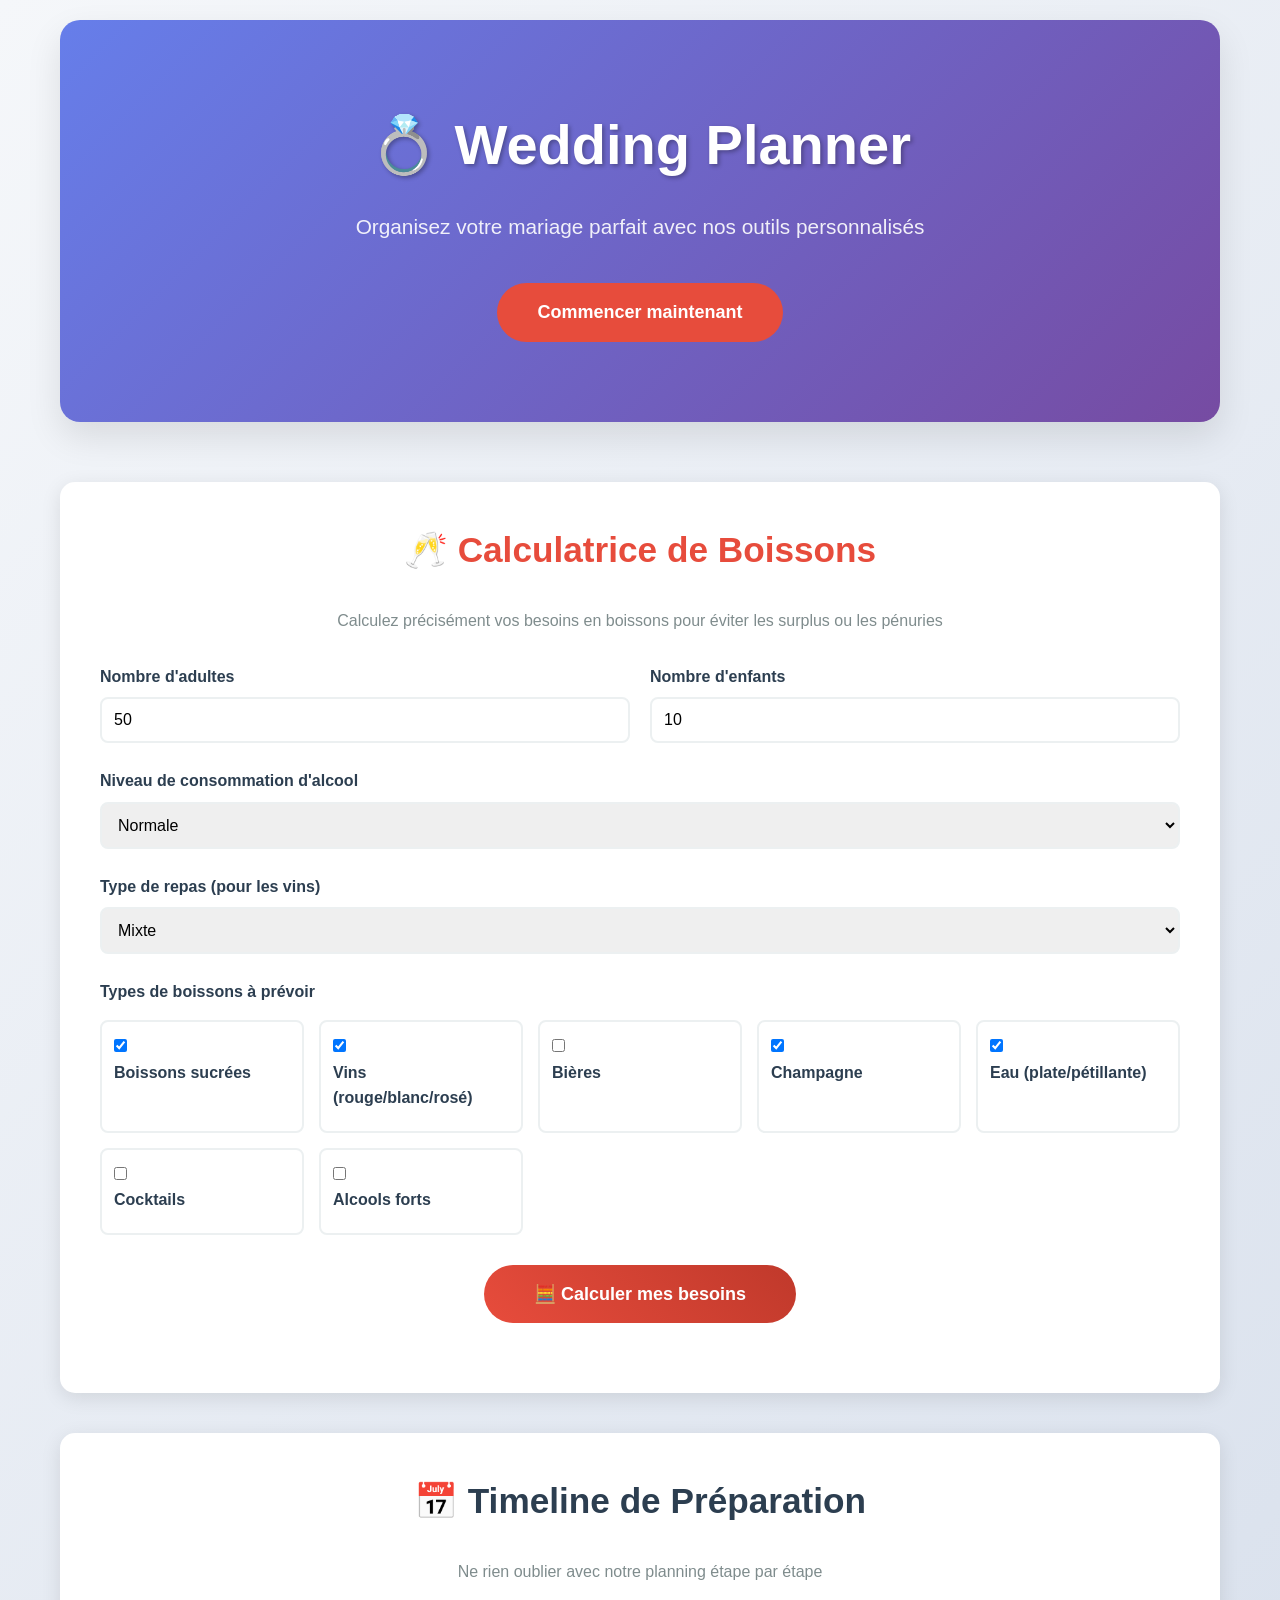
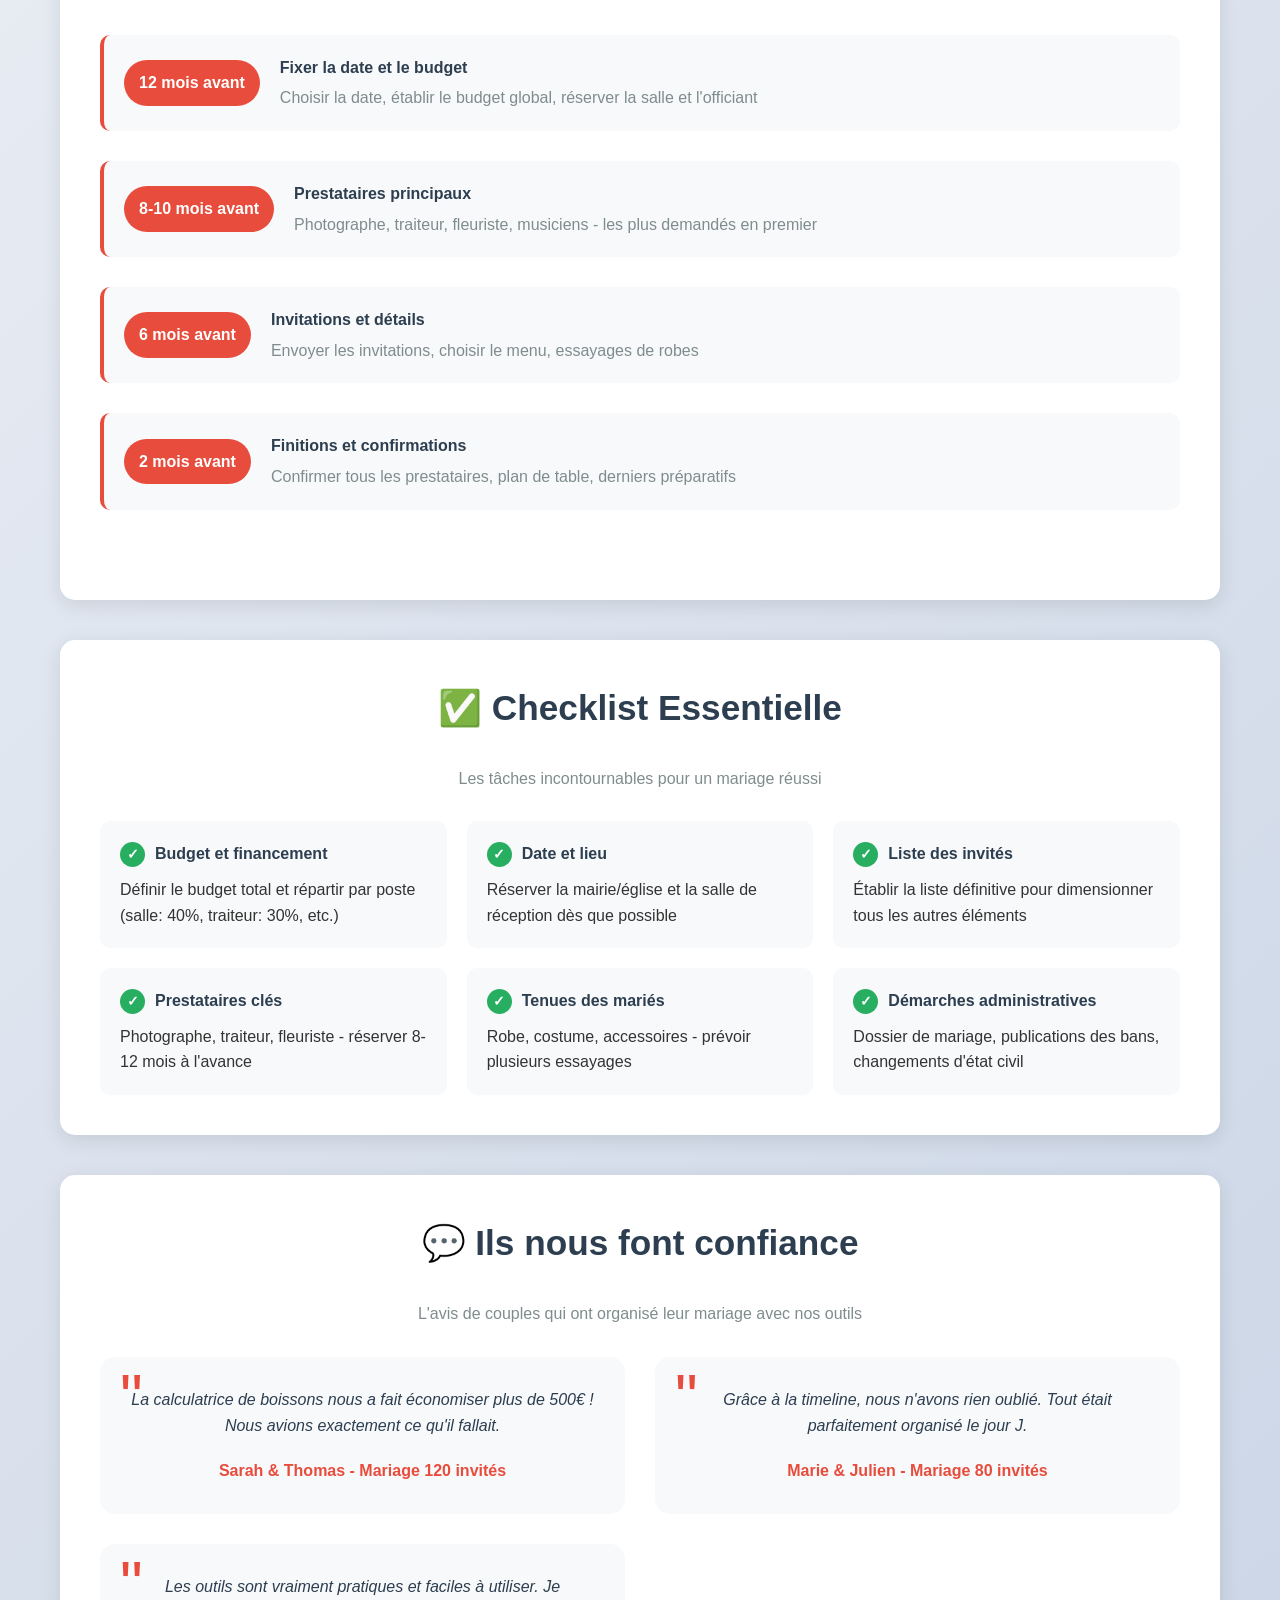
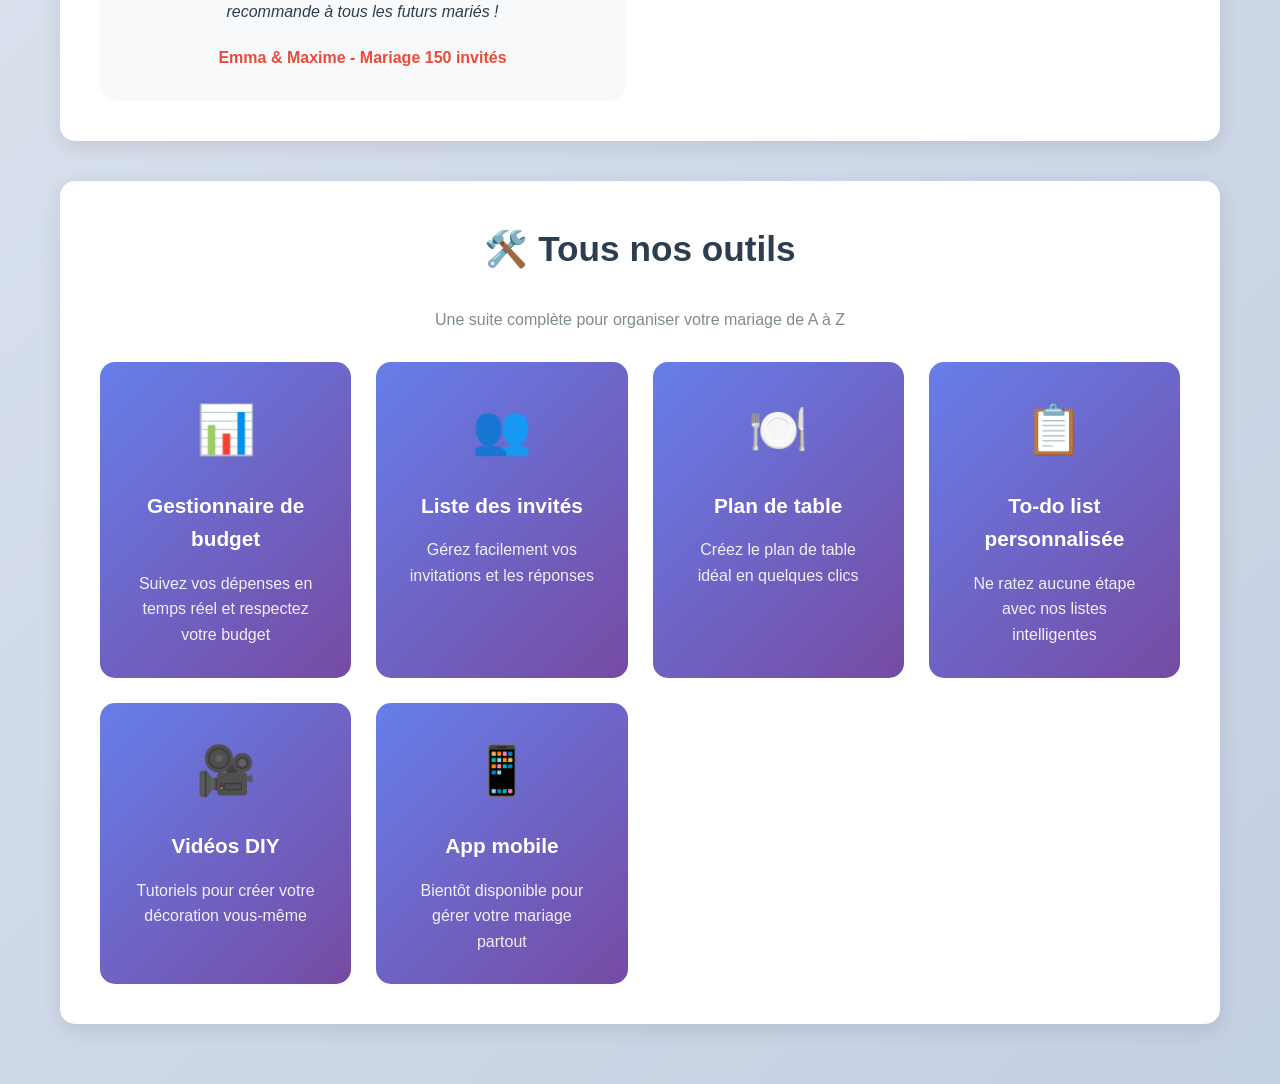
==== index.html @ 95bd2146 "premier depot calculateur" ====
<!DOCTYPE html>
<html lang="fr">
<head>
    <meta charset="UTF-8">
    <meta name="viewport" content="width=device-width, initial-scale=1.0">
    <link rel="stylesheet" href="style.css">
    <link rel="icon" href="favicon.ico" type="image/x-icon">
    <meta name="description" content="Calculatrice de boissons pour votre mariage. Estimez vos besoins en boissons alcoolisées et non alcoolisées en fonction du nombre d'invités et de leurs préférences.">
    <meta name="keywords" content="mariage, calculatrice de boissons, estimation de boissons, mariage parfait, planification de mariage, boissons alcoolisées, boissons non alcoolisées">
    <title>Wedding Planner - Calculatrice de boissons</title>
   
</head>
<body>
    <div class="container">
        <!-- Hero Section -->
        <div class="hero">
            <h1>💍 Wedding Planner</h1>
            <p>Organisez votre mariage parfait avec nos outils personnalisés</p>
            <a href="#calculator" class="hero-cta">Commencer maintenant</a>
        </div>

        <!-- Calculatrice de boissons -->
        <div class="section calculator" id="calculator">
            <h2>🥂 Calculatrice de Boissons</h2>
            <p style="text-align: center; margin-bottom: 30px; color: #7f8c8d;">
                Calculez précisément vos besoins en boissons pour éviter les surplus ou les pénuries
            </p>
            
            <div class="form-row">
                <div class="form-group">
                    <label for="adults">Nombre d'adultes</label>
                    <input type="number" id="adults" min="1" value="50" required>
                </div>
                <div class="form-group">
                    <label for="children">Nombre d'enfants</label>
                    <input type="number" id="children" min="0" value="10">
                </div>
            </div>

            <div class="form-group">
                <label for="alcoholLevel">Niveau de consommation d'alcool</label>
                <select id="alcoholLevel" required>
                    <option value="none">Sans alcool</option>
                    <option value="low">Faible</option>
                    <option value="normal" selected>Normale</option>
                    <option value="high">Élevée</option>
                </select>
            </div>

            <div class="form-group" id="mealTypeGroup">
                <label for="mealType">Type de repas (pour les vins)</label>
                <select id="mealType">
                    <option value="mixed" selected>Mixte</option>
                    <option value="red-meat">Viande rouge</option>
                    <option value="fish-poultry">Poisson/Volaille</option>
                    <option value="vegetarian">Végétarien</option>
                </select>
            </div>

            <div class="drinks-selection">
                <label>Types de boissons à prévoir</label>
                <div class="drinks-grid">
                    <div class="drink-option tooltip" data-drink="soft">
                        <input type="checkbox" id="soft" checked>
                        <label for="soft">Boissons sucrées</label>
                        <span class="tooltiptext">Sodas, jus de fruits, limonades. Idéal pour les enfants et non-buveurs.</span>
                    </div>
                    
                    <div class="drink-option tooltip" data-drink="wine">
                        <input type="checkbox" id="wine" checked>
                        <label for="wine">Vins (rouge/blanc/rosé)</label>
                        <span class="tooltiptext">Vin rouge pour viandes, blanc pour poissons, rosé pour l'apéritif.</span>
                    </div>
                    
                    <div class="drink-option tooltip" data-drink="beer">
                        <input type="checkbox" id="beer">
                        <label for="beer">Bières</label>
                        <span class="tooltiptext">Bières en canettes ou fût. Rafraîchissant pour l'été.</span>
                    </div>
                    
                    <div class="drink-option tooltip" data-drink="champagne">
                        <input type="checkbox" id="champagne" checked>
                        <label for="champagne">Champagne</label>
                        <span class="tooltiptext">Pour le vin d'honneur et les toasts. 2 coupes par personne max.</span>
                    </div>
                    
                    <div class="drink-option tooltip" data-drink="water">
                        <input type="checkbox" id="water" checked>
                        <label for="water">Eau (plate/pétillante)</label>
                        <span class="tooltiptext">Indispensable ! 70% plate, 30% pétillante.</span>
                    </div>
                    
                    <div class="drink-option tooltip" data-drink="cocktails">
                        <input type="checkbox" id="cocktails">
                        <label for="cocktails">Cocktails</label>
                        <span class="tooltiptext">Avec alcool fort. Pour l'apéritif ou la soirée dansante.</span>
                    </div>
                    
                    <div class="drink-option tooltip" data-drink="spirits">
                        <input type="checkbox" id="spirits">
                        <label for="spirits">Alcools forts</label>
                        <span class="tooltiptext">Whisky, vodka, rhum, tequila. Pour les cocktails ou digestifs.</span>
                    </div>
                </div>
            </div>

            <button class="calculate-btn" onclick="calculateDrinks()">
                🧮 Calculer mes besoins
            </button>

            <div class="results" id="results">
                <h3>📋 Vos besoins en boissons (marge 10% incluse)</h3>
                <div id="resultsList"></div>
                
                <div class="action-buttons">
                    <button class="btn btn-primary" onclick="acceptResults()">
                        ✅ Ces estimations me conviennent
                    </button>
                    <button class="btn btn-secondary" onclick="customizeResults()">
                        🎯 Je veux personnaliser
                    </button>
                </div>
            </div>
        </div>

        <!-- Timeline de mariage -->
        <div class="section">
            <h2>📅 Timeline de Préparation</h2>
            <p style="text-align: center; margin-bottom: 30px; color: #7f8c8d;">
                Ne rien oublier avec notre planning étape par étape
            </p>
            
            <div class="timeline">
                <div class="timeline-item">
                    <div class="timeline-date">12 mois avant</div>
                    <div class="timeline-content">
                        <h4>Fixer la date et le budget</h4>
                        <p>Choisir la date, établir le budget global, réserver la salle et l'officiant</p>
                    </div>
                </div>
                
                <div class="timeline-item">
                    <div class="timeline-date">8-10 mois avant</div>
                    <div class="timeline-content">
                        <h4>Prestataires principaux</h4>
                        <p>Photographe, traiteur, fleuriste, musiciens - les plus demandés en premier</p>
                    </div>
                </div>
                
                <div class="timeline-item">
                    <div class="timeline-date">6 mois avant</div>
                    <div class="timeline-content">
                        <h4>Invitations et détails</h4>
                        <p>Envoyer les invitations, choisir le menu, essayages de robes</p>
                    </div>
                </div>
                
                <div class="timeline-item">
                    <div class="timeline-date">2 mois avant</div>
                    <div class="timeline-content">
                        <h4>Finitions et confirmations</h4>
                        <p>Confirmer tous les prestataires, plan de table, derniers préparatifs</p>
                    </div>
                </div>
            </div>
        </div>

        <!-- Checklist rapide -->
        <div class="section">
            <h2>✅ Checklist Essentielle</h2>
            <p style="text-align: center; margin-bottom: 30px; color: #7f8c8d;">
                Les tâches incontournables pour un mariage réussi
            </p>
            
            <div class="checklist">
                <div class="checklist-item">
                    <h4>Budget et financement</h4>
                    <p>Définir le budget total et répartir par poste (salle: 40%, traiteur: 30%, etc.)</p>
                </div>
                
                <div class="checklist-item">
                    <h4>Date et lieu</h4>
                    <p>Réserver la mairie/église et la salle de réception dès que possible</p>
                </div>
                
                <div class="checklist-item">
                    <h4>Liste des invités</h4>
                    <p>Établir la liste définitive pour dimensionner tous les autres éléments</p>
                </div>
                
                <div class="checklist-item">
                    <h4>Prestataires clés</h4>
                    <p>Photographe, traiteur, fleuriste - réserver 8-12 mois à l'avance</p>
                </div>
                
                <div class="checklist-item">
                    <h4>Tenues des mariés</h4>
                    <p>Robe, costume, accessoires - prévoir plusieurs essayages</p>
                </div>
                
                <div class="checklist-item">
                    <h4>Démarches administratives</h4>
                    <p>Dossier de mariage, publications des bans, changements d'état civil</p>
                </div>
            </div>
        </div>

        <!-- Témoignages -->
        <div class="section">
            <h2>💬 Ils nous font confiance</h2>
            <p style="text-align: center; margin-bottom: 30px; color: #7f8c8d;">
                L'avis de couples qui ont organisé leur mariage avec nos outils
            </p>
            
            <div class="testimonials">
                <div class="testimonial">
                    <p>La calculatrice de boissons nous a fait économiser plus de 500€ ! Nous avions exactement ce qu'il fallait.</p>
                    <div class="testimonial-author">Sarah & Thomas - Mariage 120 invités</div>
                </div>
                
                <div class="testimonial">
                    <p>Grâce à la timeline, nous n'avons rien oublié. Tout était parfaitement organisé le jour J.</p>
                    <div class="testimonial-author">Marie & Julien - Mariage 80 invités</div>
                </div>
                
                <div class="testimonial">
                    <p>Les outils sont vraiment pratiques et faciles à utiliser. Je recommande à tous les futurs mariés !</p>
                    <div class="testimonial-author">Emma & Maxime - Mariage 150 invités</div>
                </div>
            </div>
        </div>

        <!-- Aperçu des outils -->
        <div class="section">
            <h2>🛠️ Tous nos outils</h2>
            <p style="text-align: center; margin-bottom: 30px; color: #7f8c8d;">
                Une suite complète pour organiser votre mariage de A à Z
            </p>
            
            <div class="tools-preview">
                <div class="tool-card">
                    <div class="tool-icon">📊</div>
                    <h4>Gestionnaire de budget</h4>
                    <p>Suivez vos dépenses en temps réel et respectez votre budget</p>
                </div>
                
                <div class="tool-card">
                    <div class="tool-icon">👥</div>
                    <h4>Liste des invités</h4>
                    <p>Gérez facilement vos invitations et les réponses</p>
                </div>
                
                <div class="tool-card">
                    <div class="tool-icon">🍽️</div>
                    <h4>Plan de table</h4>
                    <p>Créez le plan de table idéal en quelques clics</p>
                </div>
                
                <div class="tool-card">
                    <div class="tool-icon">📋</div>
                    <h4>To-do list personnalisée</h4>
                    <p>Ne ratez aucune étape avec nos listes intelligentes</p>
                </div>
                
                <div class="tool-card">
                    <div class="tool-icon">🎥</div>
                    <h4>Vidéos DIY</h4>
                    <p>Tutoriels pour créer votre décoration vous-même</p>
                </div>
                
                <div class="tool-card">
                    <div class="tool-icon">📱</div>
                    <h4>App mobile</h4>
                    <p>Bientôt disponible pour gérer votre mariage partout</p>
                </div>
            </div>
        </div>
    </div>

    <script src="script.js"></script>
</body>
</html>
---- style.css ----
* {
            margin: 0;
            padding: 0;
            box-sizing: border-box;
        }

        body {
            font-family: 'Segoe UI', Tahoma, Geneva, Verdana, sans-serif;
            line-height: 1.6;
            color: #333;
            background: linear-gradient(135deg, #f5f7fa 0%, #c3cfe2 100%);
        }

        .container {
            max-width: 1200px;
            margin: 0 auto;
            padding: 20px;
        }

        /* Hero Section */
        .hero {
            text-align: center;
            padding: 80px 0;
            background: linear-gradient(135deg, #667eea 0%, #764ba2 100%);
            border-radius: 20px;
            box-shadow: 0 15px 35px rgba(0,0,0,0.1);
            margin-bottom: 60px;
            color: white;
        }

        .hero h1 {
            font-size: 3.5rem;
            margin-bottom: 20px;
            text-shadow: 2px 2px 4px rgba(0,0,0,0.3);
        }

        .hero p {
            font-size: 1.3rem;
            margin-bottom: 40px;
            opacity: 0.9;
        }

        .hero-cta {
            display: inline-block;
            background: #e74c3c;
            color: white;
            padding: 15px 40px;
            border-radius: 50px;
            text-decoration: none;
            font-weight: 600;
            font-size: 18px;
            transition: all 0.3s;
        }

        .hero-cta:hover {
            transform: translateY(-3px);
            box-shadow: 0 10px 20px rgba(231, 76, 60, 0.3);
        }

        /* Section générale */
        .section {
            background: white;
            padding: 40px;
            border-radius: 15px;
            box-shadow: 0 5px 20px rgba(0,0,0,0.1);
            margin-bottom: 40px;
        }

        .section h2 {
            text-align: center;
            color: #2c3e50;
            margin-bottom: 30px;
            font-size: 2.2rem;
        }

        /* Calculatrice */
        .calculator h2 {
            color: #e74c3c;
        }

        .form-group {
            margin-bottom: 25px;
        }

        .form-row {
            display: flex;
            gap: 20px;
            margin-bottom: 25px;
        }

        .form-row .form-group {
            flex: 1;
            margin-bottom: 0;
        }

        label {
            display: block;
            margin-bottom: 8px;
            font-weight: 600;
            color: #2c3e50;
        }

        input, select {
            width: 100%;
            padding: 12px;
            border: 2px solid #ecf0f1;
            border-radius: 8px;
            font-size: 16px;
            transition: border-color 0.3s;
        }

        input:focus, select:focus {
            outline: none;
            border-color: #e74c3c;
        }

        .drinks-selection {
            margin: 25px 0;
        }

        .drinks-grid {
            display: grid;
            grid-template-columns: repeat(auto-fit, minmax(200px, 1fr));
            gap: 15px;
            margin-top: 15px;
        }

        .drink-option {
            display: flex;
            align-items: center;
            padding: 12px;
            border: 2px solid #ecf0f1;
            border-radius: 8px;
            transition: all 0.3s;
            cursor: pointer;
        }

        .drink-option:hover {
            border-color: #e74c3c;
            background-color: #ffeaa7;
        }

        .drink-option input[type="checkbox"] {
            width: auto;
            margin-right: 10px;
        }

        .drink-option.selected {
            border-color: #e74c3c;
            background-color: #fff5f5;
        }

        .tooltip {
            position: relative;
            display: inline-block;
        }

        .tooltip .tooltiptext {
            visibility: hidden;
            width: 250px;
            background-color: #2c3e50;
            color: white;
            text-align: center;
            border-radius: 8px;
            padding: 10px;
            position: absolute;
            z-index: 1;
            bottom: 125%;
            left: 50%;
            margin-left: -125px;
            opacity: 0;
            transition: opacity 0.3s;
            font-size: 14px;
        }

        .tooltip:hover .tooltiptext {
            visibility: visible;
            opacity: 1;
        }

        .calculate-btn {
            background: linear-gradient(45deg, #e74c3c, #c0392b);
            color: white;
            padding: 18px 50px;
            border: none;
            border-radius: 50px;
            font-size: 18px;
            font-weight: 600;
            cursor: pointer;
            transition: transform 0.3s;
            display: block;
            margin: 30px auto;
        }

        .calculate-btn:hover {
            transform: translateY(-3px);
            box-shadow: 0 10px 25px rgba(231, 76, 60, 0.4);
        }

        /* Résultats */
        .results {
            background: #f8f9fa;
            padding: 30px;
            border-radius: 15px;
            margin-top: 30px;
            display: none;
        }

        .results.show {
            display: block;
            animation: slideIn 0.5s ease-out;
        }

        @keyframes slideIn {
            from { opacity: 0; transform: translateY(20px); }
            to { opacity: 1; transform: translateY(0); }
        }

        .results h3 {
            color: #2c3e50;
            margin-bottom: 20px;
            font-size: 1.5rem;
        }

        .drink-result {
            display: flex;
            justify-content: space-between;
            align-items: center;
            padding: 15px;
            background: white;
            margin-bottom: 10px;
            border-radius: 8px;
            border-left: 4px solid #e74c3c;
        }

        .drink-name {
            font-weight: 600;
            color: #2c3e50;
        }

        .drink-quantity {
            font-size: 1.1rem;
            color: #e74c3c;
            font-weight: 600;
        }

        .action-buttons {
            display: flex;
            gap: 20px;
            justify-content: center;
            margin-top: 30px;
        }

        .btn {
            padding: 12px 30px;
            border: none;
            border-radius: 25px;
            font-size: 16px;
            font-weight: 600;
            cursor: pointer;
            transition: all 0.3s;
        }

        .btn-primary {
            background: #27ae60;
            color: white;
        }

        .btn-secondary {
            background: #3498db;
            color: white;
        }

        .btn:hover {
            transform: translateY(-2px);
            box-shadow: 0 5px 15px rgba(0,0,0,0.2);
        }

        /* Timeline de mariage */
        .timeline {
            position: relative;
            padding: 20px 0;
        }

        .timeline-item {
            display: flex;
            align-items: center;
            margin-bottom: 30px;
            padding: 20px;
            background: #f8f9fa;
            border-radius: 10px;
            border-left: 4px solid #e74c3c;
        }

        .timeline-date {
            background: #e74c3c;
            color: white;
            padding: 10px 15px;
            border-radius: 50px;
            font-weight: 600;
            margin-right: 20px;
            min-width: 120px;
            text-align: center;
        }

        .timeline-content h4 {
            color: #2c3e50;
            margin-bottom: 5px;
        }

        .timeline-content p {
            color: #7f8c8d;
        }

        /* Checklist */
        .checklist {
            display: grid;
            grid-template-columns: repeat(auto-fit, minmax(300px, 1fr));
            gap: 20px;
        }

        .checklist-item {
            background: #f8f9fa;
            padding: 20px;
            border-radius: 10px;
            transition: all 0.3s;
        }

        .checklist-item:hover {
            transform: translateY(-2px);
            box-shadow: 0 5px 15px rgba(0,0,0,0.1);
        }

        .checklist-item h4 {
            color: #2c3e50;
            margin-bottom: 10px;
            display: flex;
            align-items: center;
        }

        .checklist-item h4::before {
            content: "✓";
            background: #27ae60;
            color: white;
            border-radius: 50%;
            width: 25px;
            height: 25px;
            display: flex;
            align-items: center;
            justify-content: center;
            margin-right: 10px;
            font-size: 14px;
        }

        /* Témoignages */
        .testimonials {
            display: grid;
            grid-template-columns: repeat(auto-fit, minmax(350px, 1fr));
            gap: 30px;
        }

        .testimonial {
            background: #f8f9fa;
            padding: 30px;
            border-radius: 15px;
            text-align: center;
            position: relative;
        }

        .testimonial::before {
            content: '"';
            font-size: 4rem;
            color: #e74c3c;
            position: absolute;
            top: -10px;
            left: 20px;
        }

        .testimonial p {
            font-style: italic;
            margin-bottom: 20px;
            color: #2c3e50;
        }

        .testimonial-author {
            font-weight: 600;
            color: #e74c3c;
        }

        /* Aperçu des outils */
        .tools-preview {
            display: grid;
            grid-template-columns: repeat(auto-fit, minmax(250px, 1fr));
            gap: 25px;
        }

        .tool-card {
            background: linear-gradient(135deg, #667eea 0%, #764ba2 100%);
            color: white;
            padding: 30px;
            border-radius: 15px;
            text-align: center;
            transition: transform 0.3s;
        }

        .tool-card:hover {
            transform: translateY(-5px);
        }

        .tool-card h4 {
            font-size: 1.3rem;
            margin-bottom: 15px;
        }

        .tool-card p {
            opacity: 0.9;
        }

        .tool-icon {
            font-size: 3rem;
            margin-bottom: 20px;
        }

        .hidden {
            display: none !important;
        }

        /* Responsive */
        @media (max-width: 768px) {
            .hero h1 {
                font-size: 2.5rem;
            }
            
            .form-row {
                flex-direction: column;
            }
            
            .drinks-grid {
                grid-template-columns: 1fr;
            }
            
            .action-buttons {
                flex-direction: column;
            }
            
            .timeline-item {
                flex-direction: column;
                text-align: center;
            }
            
            .timeline-date {
                margin-right: 0;
                margin-bottom: 15px;
            }
        }
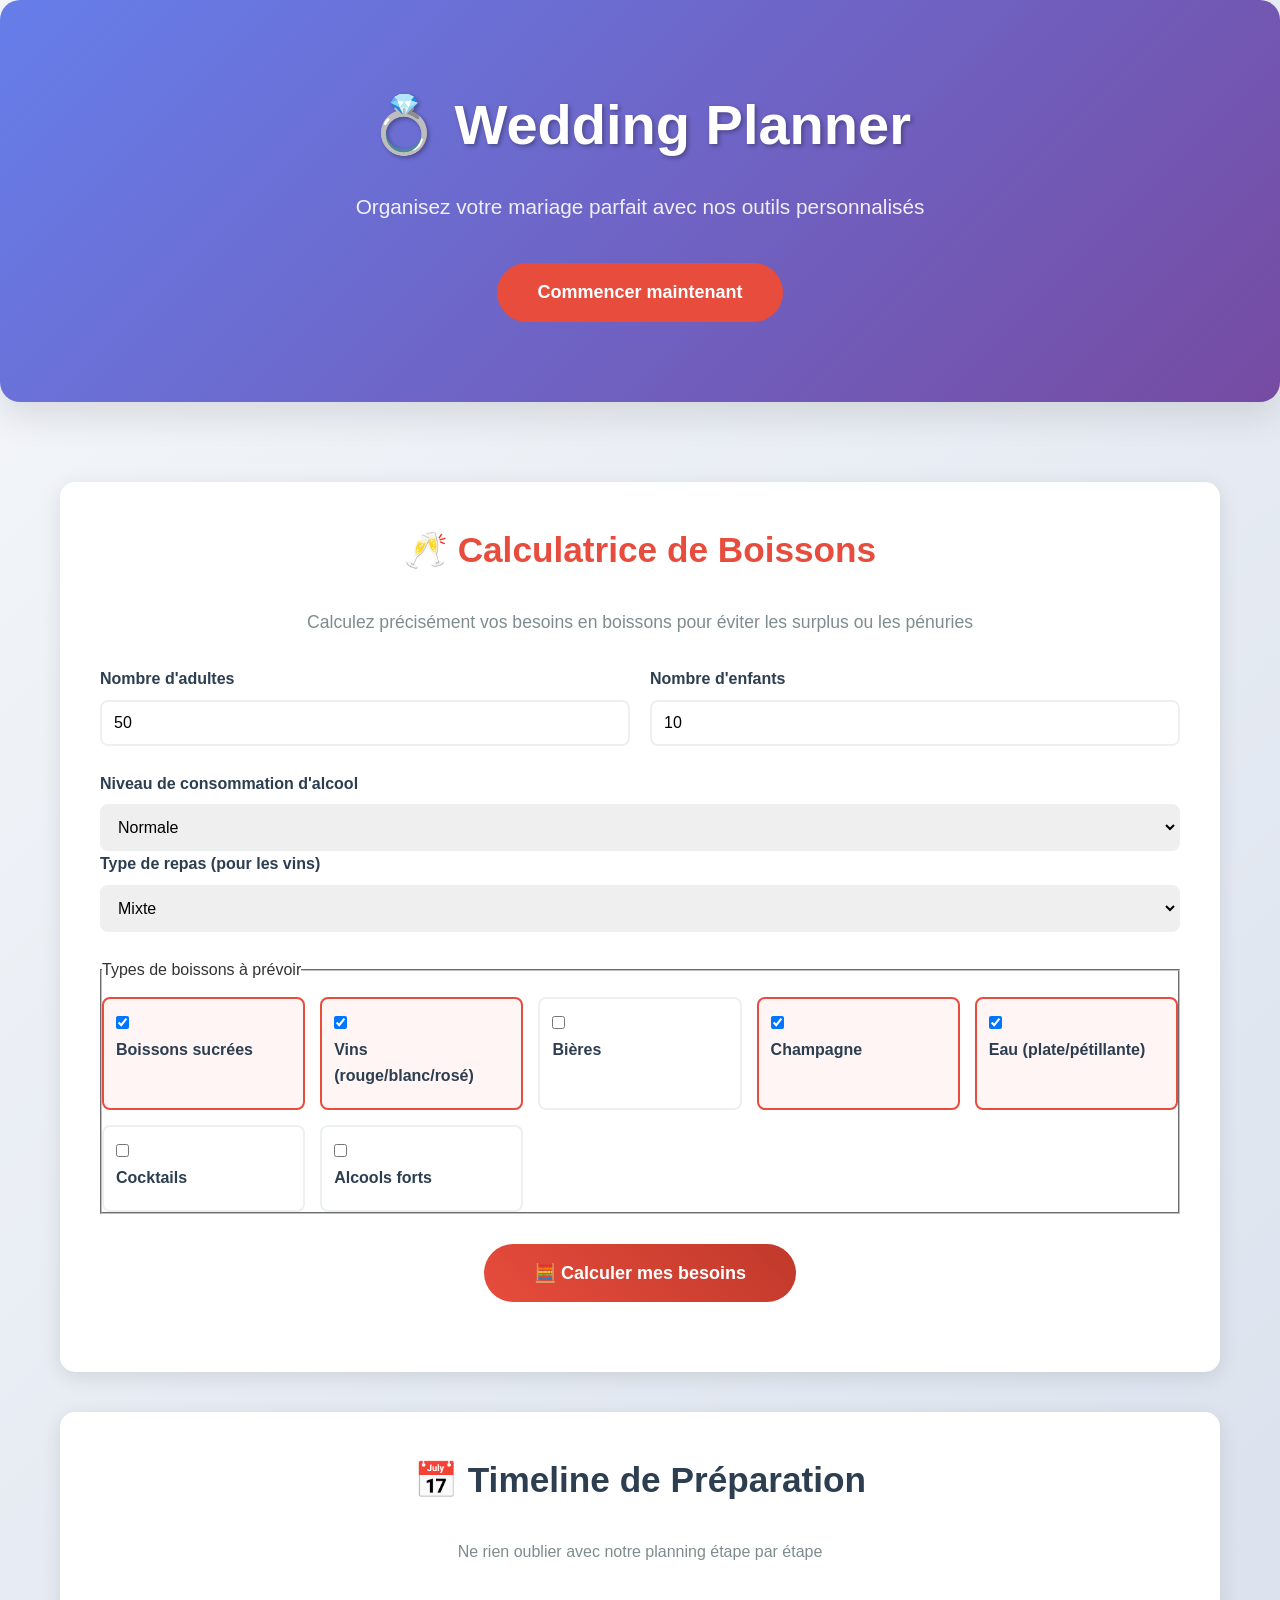
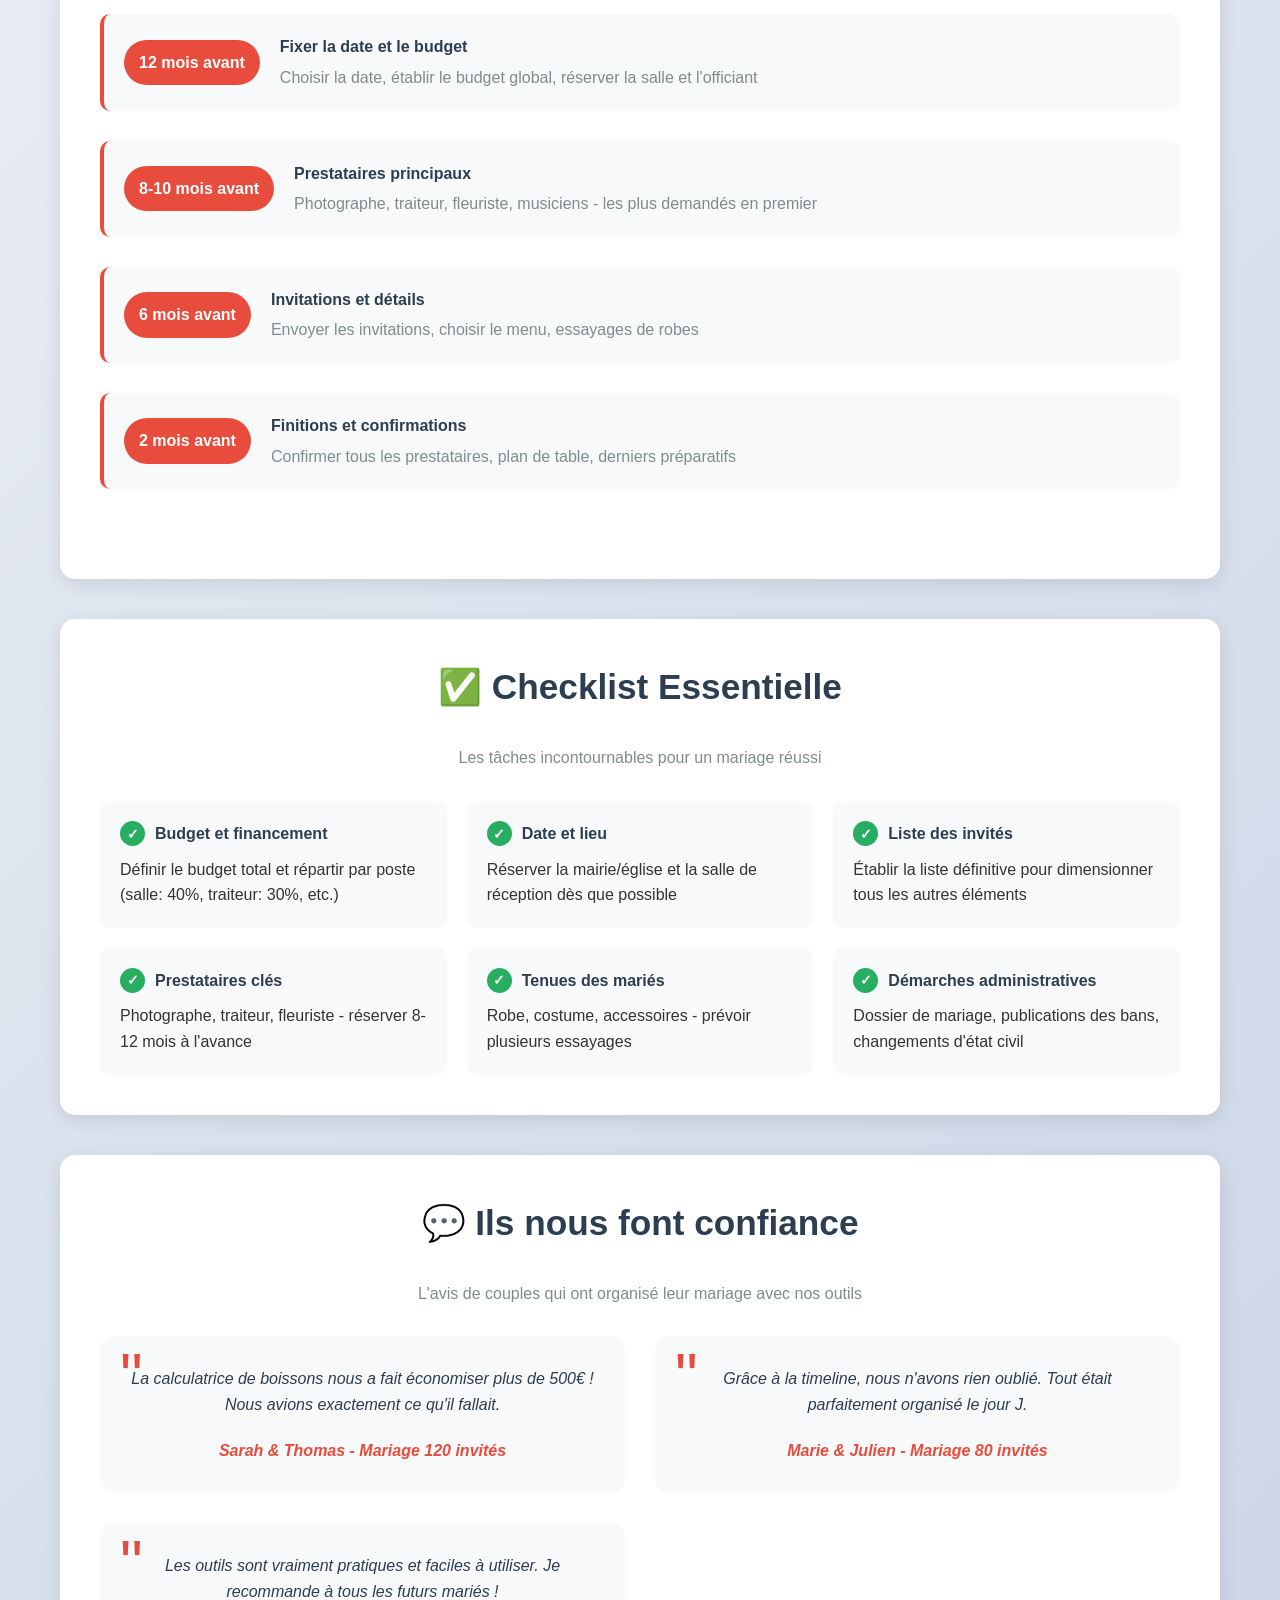
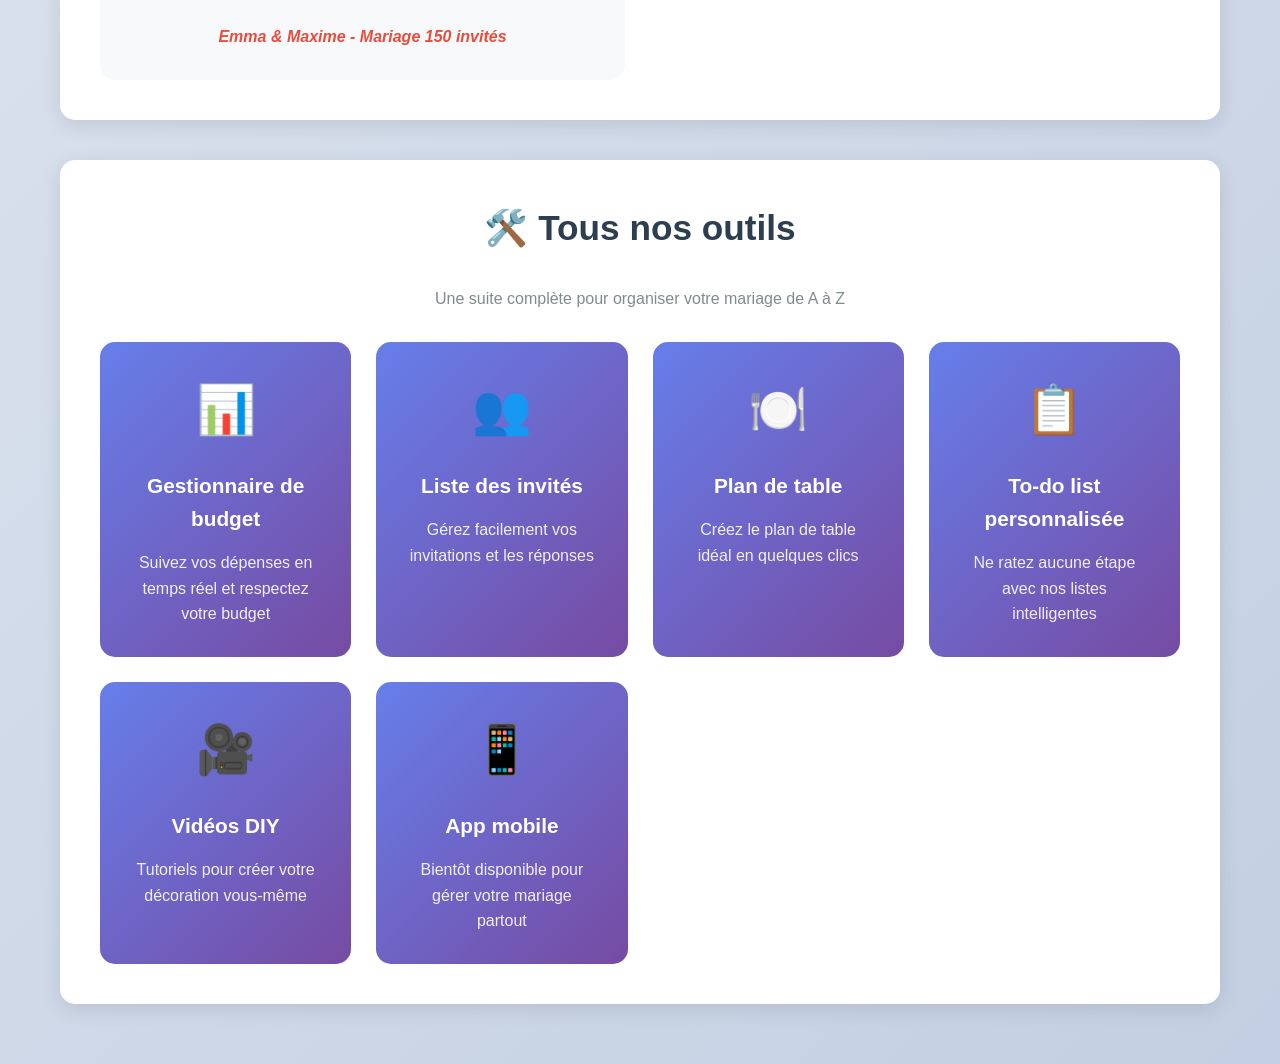
==== commit 1c93ba27: "ajustements" ====
--- a/index.html
+++ b/index.html
@@ -1,117 +1,125 @@
 <!DOCTYPE html>
 <html lang="fr">
+
 <head>
     <meta charset="UTF-8">
     <meta name="viewport" content="width=device-width, initial-scale=1.0">
     <link rel="stylesheet" href="style.css">
     <link rel="icon" href="favicon.ico" type="image/x-icon">
-    <meta name="description" content="Calculatrice de boissons pour votre mariage. Estimez vos besoins en boissons alcoolisées et non alcoolisées en fonction du nombre d'invités et de leurs préférences.">
-    <meta name="keywords" content="mariage, calculatrice de boissons, estimation de boissons, mariage parfait, planification de mariage, boissons alcoolisées, boissons non alcoolisées">
+    <meta name="description"
+        content="Calculatrice de boissons pour votre mariage. Estimez vos besoins en boissons alcoolisées et non alcoolisées en fonction du nombre d'invités et de leurs préférences.">
+    <meta name="keywords"
+        content="mariage, calculatrice de boissons, estimation de boissons, mariage parfait, planification de mariage, boissons alcoolisées, boissons non alcoolisées">
     <title>Wedding Planner - Calculatrice de boissons</title>
-   
 </head>
+
 <body>
-    <div class="container">
-        <!-- Hero Section -->
-        <div class="hero">
-            <h1>💍 Wedding Planner</h1>
-            <p>Organisez votre mariage parfait avec nos outils personnalisés</p>
-            <a href="#calculator" class="hero-cta">Commencer maintenant</a>
-        </div>
-
+    <header class="hero">
+        <h1>💍 Wedding Planner</h1>
+        <p>Organisez votre mariage parfait avec nos outils personnalisés</p>
+        <a href="#calculator" class="hero-cta">Commencer maintenant</a>
+    </header>
+
+    <main class="container">
         <!-- Calculatrice de boissons -->
-        <div class="section calculator" id="calculator">
+        <section class="section calculator" id="calculator">
             <h2>🥂 Calculatrice de Boissons</h2>
-            <p style="text-align: center; margin-bottom: 30px; color: #7f8c8d;">
+            <p>
                 Calculez précisément vos besoins en boissons pour éviter les surplus ou les pénuries
             </p>
-            
-            <div class="form-row">
+
+            <form>
+                <div class="form-row">
+                    <div class="form-group">
+                        <label for="adults">Nombre d'adultes</label>
+                        <input type="number" id="adults" min="1" value="50" required>
+                    </div>
+                    <div class="form-group">
+                        <label for="children">Nombre d'enfants</label>
+                        <input type="number" id="children" min="0" value="10">
+                    </div>
+                </div>
+
                 <div class="form-group">
-                    <label for="adults">Nombre d'adultes</label>
-                    <input type="number" id="adults" min="1" value="50" required>
-                </div>
-                <div class="form-group">
-                    <label for="children">Nombre d'enfants</label>
-                    <input type="number" id="children" min="0" value="10">
-                </div>
-            </div>
-
-            <div class="form-group">
-                <label for="alcoholLevel">Niveau de consommation d'alcool</label>
-                <select id="alcoholLevel" required>
-                    <option value="none">Sans alcool</option>
-                    <option value="low">Faible</option>
-                    <option value="normal" selected>Normale</option>
-                    <option value="high">Élevée</option>
-                </select>
-            </div>
-
-            <div class="form-group" id="mealTypeGroup">
-                <label for="mealType">Type de repas (pour les vins)</label>
-                <select id="mealType">
-                    <option value="mixed" selected>Mixte</option>
-                    <option value="red-meat">Viande rouge</option>
-                    <option value="fish-poultry">Poisson/Volaille</option>
-                    <option value="vegetarian">Végétarien</option>
-                </select>
-            </div>
-
-            <div class="drinks-selection">
-                <label>Types de boissons à prévoir</label>
-                <div class="drinks-grid">
-                    <div class="drink-option tooltip" data-drink="soft">
-                        <input type="checkbox" id="soft" checked>
-                        <label for="soft">Boissons sucrées</label>
-                        <span class="tooltiptext">Sodas, jus de fruits, limonades. Idéal pour les enfants et non-buveurs.</span>
-                    </div>
-                    
-                    <div class="drink-option tooltip" data-drink="wine">
-                        <input type="checkbox" id="wine" checked>
-                        <label for="wine">Vins (rouge/blanc/rosé)</label>
-                        <span class="tooltiptext">Vin rouge pour viandes, blanc pour poissons, rosé pour l'apéritif.</span>
-                    </div>
-                    
-                    <div class="drink-option tooltip" data-drink="beer">
-                        <input type="checkbox" id="beer">
-                        <label for="beer">Bières</label>
-                        <span class="tooltiptext">Bières en canettes ou fût. Rafraîchissant pour l'été.</span>
-                    </div>
-                    
-                    <div class="drink-option tooltip" data-drink="champagne">
-                        <input type="checkbox" id="champagne" checked>
-                        <label for="champagne">Champagne</label>
-                        <span class="tooltiptext">Pour le vin d'honneur et les toasts. 2 coupes par personne max.</span>
-                    </div>
-                    
-                    <div class="drink-option tooltip" data-drink="water">
-                        <input type="checkbox" id="water" checked>
-                        <label for="water">Eau (plate/pétillante)</label>
-                        <span class="tooltiptext">Indispensable ! 70% plate, 30% pétillante.</span>
-                    </div>
-                    
-                    <div class="drink-option tooltip" data-drink="cocktails">
-                        <input type="checkbox" id="cocktails">
-                        <label for="cocktails">Cocktails</label>
-                        <span class="tooltiptext">Avec alcool fort. Pour l'apéritif ou la soirée dansante.</span>
-                    </div>
-                    
-                    <div class="drink-option tooltip" data-drink="spirits">
-                        <input type="checkbox" id="spirits">
-                        <label for="spirits">Alcools forts</label>
-                        <span class="tooltiptext">Whisky, vodka, rhum, tequila. Pour les cocktails ou digestifs.</span>
-                    </div>
-                </div>
-            </div>
-
-            <button class="calculate-btn" onclick="calculateDrinks()">
-                🧮 Calculer mes besoins
-            </button>
-
-            <div class="results" id="results">
+                    <label for="alcoholLevel">Niveau de consommation d'alcool</label>
+                    <select id="alcoholLevel" required>
+                        <option value="none">Sans alcool</option>
+                        <option value="low">Faible</option>
+                        <option value="normal" selected>Normale</option>
+                        <option value="high">Élevée</option>
+                    </select>
+                </div>
+
+                <div class="form-group" id="mealTypeGroup">
+                    <label for="mealType">Type de repas (pour les vins)</label>
+                    <select id="mealType">
+                        <option value="mixed" selected>Mixte</option>
+                        <option value="red-meat">Viande rouge</option>
+                        <option value="fish-poultry">Poisson/Volaille</option>
+                        <option value="vegetarian">Végétarien</option>
+                    </select>
+                </div>
+
+                <fieldset class="drinks-selection">
+                    <legend>Types de boissons à prévoir</legend>
+                    <div class="drinks-grid">
+                        <div class="drink-option tooltip" data-drink="soft">
+                            <input type="checkbox" id="soft" checked>
+                            <label for="soft">Boissons sucrées</label>
+                            <span class="tooltiptext">Sodas, jus de fruits, limonades. Idéal pour les enfants et
+                                non-buveurs.</span>
+                        </div>
+
+                        <div class="drink-option tooltip" data-drink="wine">
+                            <input type="checkbox" id="wine" checked>
+                            <label for="wine">Vins (rouge/blanc/rosé)</label>
+                            <span class="tooltiptext">Vin rouge pour viandes, blanc pour poissons, rosé pour
+                                l'apéritif.</span>
+                        </div>
+
+                        <div class="drink-option tooltip" data-drink="beer">
+                            <input type="checkbox" id="beer">
+                            <label for="beer">Bières</label>
+                            <span class="tooltiptext">Bières en canettes ou fût. Rafraîchissant pour l'été.</span>
+                        </div>
+
+                        <div class="drink-option tooltip" data-drink="champagne">
+                            <input type="checkbox" id="champagne" checked>
+                            <label for="champagne">Champagne</label>
+                            <span class="tooltiptext">Pour le vin d'honneur et les toasts. 2 coupes par personne
+                                max.</span>
+                        </div>
+
+                        <div class="drink-option tooltip" data-drink="water">
+                            <input type="checkbox" id="water" checked>
+                            <label for="water">Eau (plate/pétillante)</label>
+                            <span class="tooltiptext">Indispensable ! 70% plate, 30% pétillante.</span>
+                        </div>
+
+                        <div class="drink-option tooltip" data-drink="cocktails">
+                            <input type="checkbox" id="cocktails">
+                            <label for="cocktails">Cocktails</label>
+                            <span class="tooltiptext">Avec alcool fort. Pour l'apéritif ou la soirée dansante.</span>
+                        </div>
+
+                        <div class="drink-option tooltip" data-drink="spirits">
+                            <input type="checkbox" id="spirits">
+                            <label for="spirits">Alcools forts</label>
+                            <span class="tooltiptext">Whisky, vodka, rhum, tequila. Pour les cocktails ou
+                                digestifs.</span>
+                        </div>
+                    </div>
+                </fieldset>
+
+                <button type="button" class="calculate-btn" onclick="calculateDrinks()">
+                    🧮 Calculer mes besoins
+                </button>
+            </form>
+
+            <aside class="results" id="results">
                 <h3>📋 Vos besoins en boissons (marge 10% incluse)</h3>
                 <div id="resultsList"></div>
-                
+
                 <div class="action-buttons">
                     <button class="btn btn-primary" onclick="acceptResults()">
                         ✅ Ces estimations me conviennent
@@ -120,163 +128,171 @@
                         🎯 Je veux personnaliser
                     </button>
                 </div>
-            </div>
-        </div>
+            </aside>
+        </section>
 
         <!-- Timeline de mariage -->
-        <div class="section">
+        <section class="section">
             <h2>📅 Timeline de Préparation</h2>
             <p style="text-align: center; margin-bottom: 30px; color: #7f8c8d;">
                 Ne rien oublier avec notre planning étape par étape
             </p>
-            
-            <div class="timeline">
-                <div class="timeline-item">
-                    <div class="timeline-date">12 mois avant</div>
+
+            <article class="timeline">
+                <div class="timeline-item">
+                    <time class="timeline-date">12 mois avant</time>
                     <div class="timeline-content">
                         <h4>Fixer la date et le budget</h4>
                         <p>Choisir la date, établir le budget global, réserver la salle et l'officiant</p>
                     </div>
                 </div>
-                
-                <div class="timeline-item">
-                    <div class="timeline-date">8-10 mois avant</div>
+
+                <div class="timeline-item">
+                    <time class="timeline-date">8-10 mois avant</time>
                     <div class="timeline-content">
                         <h4>Prestataires principaux</h4>
                         <p>Photographe, traiteur, fleuriste, musiciens - les plus demandés en premier</p>
                     </div>
                 </div>
-                
-                <div class="timeline-item">
-                    <div class="timeline-date">6 mois avant</div>
+
+                <div class="timeline-item">
+                    <time class="timeline-date">6 mois avant</time>
                     <div class="timeline-content">
                         <h4>Invitations et détails</h4>
                         <p>Envoyer les invitations, choisir le menu, essayages de robes</p>
                     </div>
                 </div>
-                
-                <div class="timeline-item">
-                    <div class="timeline-date">2 mois avant</div>
+
+                <div class="timeline-item">
+                    <time class="timeline-date">2 mois avant</time>
                     <div class="timeline-content">
                         <h4>Finitions et confirmations</h4>
                         <p>Confirmer tous les prestataires, plan de table, derniers préparatifs</p>
                     </div>
                 </div>
-            </div>
-        </div>
+            </article>
+        </section>
 
         <!-- Checklist rapide -->
-        <div class="section">
+        <section class="section">
             <h2>✅ Checklist Essentielle</h2>
             <p style="text-align: center; margin-bottom: 30px; color: #7f8c8d;">
                 Les tâches incontournables pour un mariage réussi
             </p>
-            
-            <div class="checklist">
+
+            <article class="checklist">
                 <div class="checklist-item">
                     <h4>Budget et financement</h4>
                     <p>Définir le budget total et répartir par poste (salle: 40%, traiteur: 30%, etc.)</p>
                 </div>
-                
+
                 <div class="checklist-item">
                     <h4>Date et lieu</h4>
                     <p>Réserver la mairie/église et la salle de réception dès que possible</p>
                 </div>
-                
+
                 <div class="checklist-item">
                     <h4>Liste des invités</h4>
                     <p>Établir la liste définitive pour dimensionner tous les autres éléments</p>
                 </div>
-                
+
                 <div class="checklist-item">
                     <h4>Prestataires clés</h4>
                     <p>Photographe, traiteur, fleuriste - réserver 8-12 mois à l'avance</p>
                 </div>
-                
+
                 <div class="checklist-item">
                     <h4>Tenues des mariés</h4>
                     <p>Robe, costume, accessoires - prévoir plusieurs essayages</p>
                 </div>
-                
+
                 <div class="checklist-item">
                     <h4>Démarches administratives</h4>
                     <p>Dossier de mariage, publications des bans, changements d'état civil</p>
                 </div>
-            </div>
-        </div>
+            </article>
+        </section>
 
         <!-- Témoignages -->
-        <div class="section">
+        <section class="section">
             <h2>💬 Ils nous font confiance</h2>
             <p style="text-align: center; margin-bottom: 30px; color: #7f8c8d;">
                 L'avis de couples qui ont organisé leur mariage avec nos outils
             </p>
-            
-            <div class="testimonials">
-                <div class="testimonial">
-                    <p>La calculatrice de boissons nous a fait économiser plus de 500€ ! Nous avions exactement ce qu'il fallait.</p>
-                    <div class="testimonial-author">Sarah & Thomas - Mariage 120 invités</div>
-                </div>
-                
-                <div class="testimonial">
-                    <p>Grâce à la timeline, nous n'avons rien oublié. Tout était parfaitement organisé le jour J.</p>
-                    <div class="testimonial-author">Marie & Julien - Mariage 80 invités</div>
-                </div>
-                
-                <div class="testimonial">
-                    <p>Les outils sont vraiment pratiques et faciles à utiliser. Je recommande à tous les futurs mariés !</p>
-                    <div class="testimonial-author">Emma & Maxime - Mariage 150 invités</div>
-                </div>
-            </div>
-        </div>
+
+            <aside class="testimonials">
+                <blockquote class="testimonial">
+                    <p>La calculatrice de boissons nous a fait économiser plus de 500€ ! Nous avions exactement ce
+                        qu'il fallait.</p>
+                    <cite class="testimonial-author">Sarah & Thomas - Mariage 120 invités</cite>
+                </blockquote>
+
+                <blockquote class="testimonial">
+                    <p>Grâce à la timeline, nous n'avons rien oublié. Tout était parfaitement organisé le jour J.
+                    </p>
+                    <cite class="testimonial-author">Marie & Julien - Mariage 80 invités</cite>
+                </blockquote>
+
+                <blockquote class="testimonial">
+                    <p>Les outils sont vraiment pratiques et faciles à utiliser. Je recommande à tous les futurs
+                        mariés !</p>
+                    <cite class="testimonial-author">Emma & Maxime - Mariage 150 invités</cite>
+                </blockquote>
+            </aside>
+        </section>
 
         <!-- Aperçu des outils -->
-        <div class="section">
+        <section class="section">
             <h2>🛠️ Tous nos outils</h2>
             <p style="text-align: center; margin-bottom: 30px; color: #7f8c8d;">
                 Une suite complète pour organiser votre mariage de A à Z
             </p>
-            
-            <div class="tools-preview">
+
+            <article class="tools-preview">
                 <div class="tool-card">
                     <div class="tool-icon">📊</div>
                     <h4>Gestionnaire de budget</h4>
                     <p>Suivez vos dépenses en temps réel et respectez votre budget</p>
                 </div>
-                
+
                 <div class="tool-card">
                     <div class="tool-icon">👥</div>
                     <h4>Liste des invités</h4>
                     <p>Gérez facilement vos invitations et les réponses</p>
                 </div>
-                
+
                 <div class="tool-card">
                     <div class="tool-icon">🍽️</div>
                     <h4>Plan de table</h4>
                     <p>Créez le plan de table idéal en quelques clics</p>
                 </div>
-                
+
                 <div class="tool-card">
                     <div class="tool-icon">📋</div>
                     <h4>To-do list personnalisée</h4>
                     <p>Ne ratez aucune étape avec nos listes intelligentes</p>
                 </div>
-                
+
                 <div class="tool-card">
                     <div class="tool-icon">🎥</div>
                     <h4>Vidéos DIY</h4>
                     <p>Tutoriels pour créer votre décoration vous-même</p>
                 </div>
-                
+
                 <div class="tool-card">
                     <div class="tool-icon">📱</div>
                     <h4>App mobile</h4>
                     <p>Bientôt disponible pour gérer votre mariage partout</p>
                 </div>
-            </div>
-        </div>
-    </div>
+            </article>
+        </section>
+    </main>
+
+    <footer>
+        <!-- Espace pour ajouter un footer si nécessaire -->
+    </footer>
 
     <script src="script.js"></script>
 </body>
+
 </html>
--- a/style.css
+++ b/style.css
@@ -78,6 +78,13 @@
         .calculator h2 {
             color: #e74c3c;
         }
+        .calculator p {
+            color: #7f8c8d;
+            margin-bottom: 30px;
+            font-size: 1.1rem;
+            text-align: center;
+            margin-bottom: 30px;
+        };
 
         .form-group {
             margin-bottom: 25px;
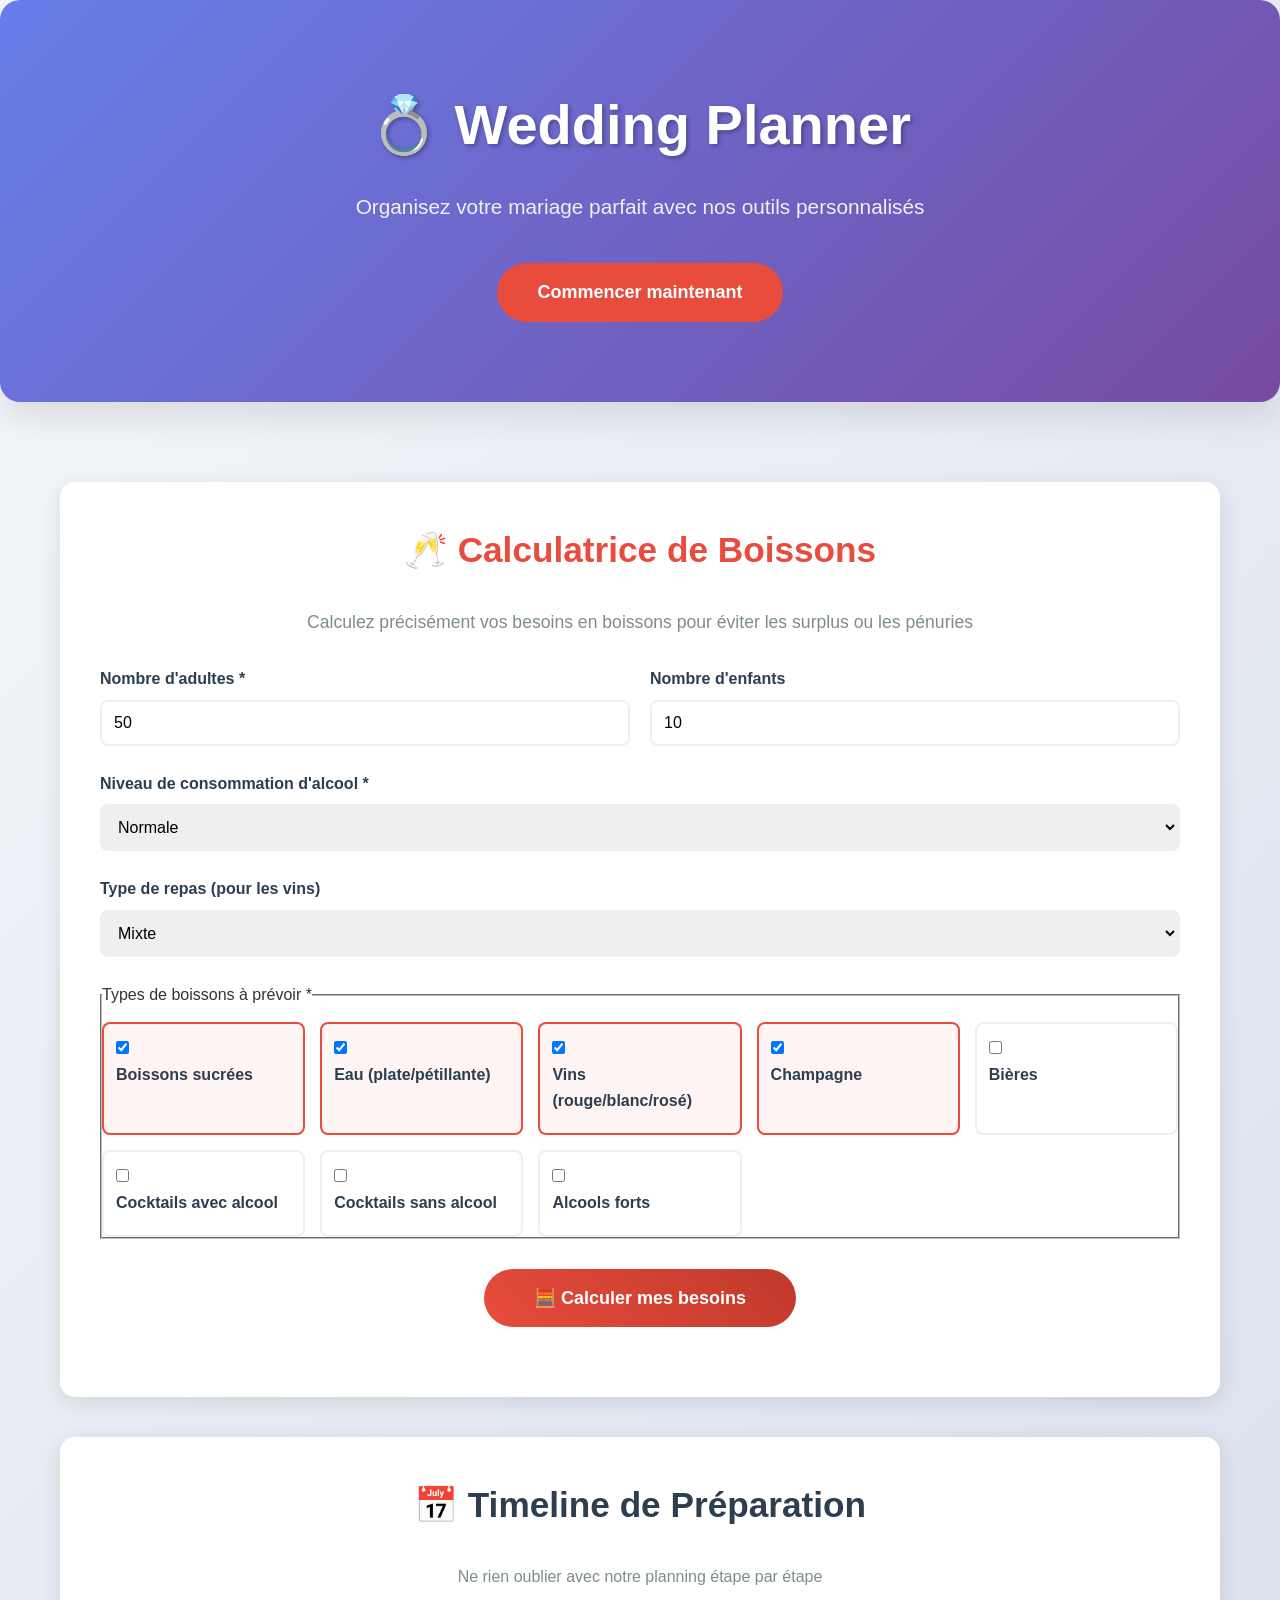
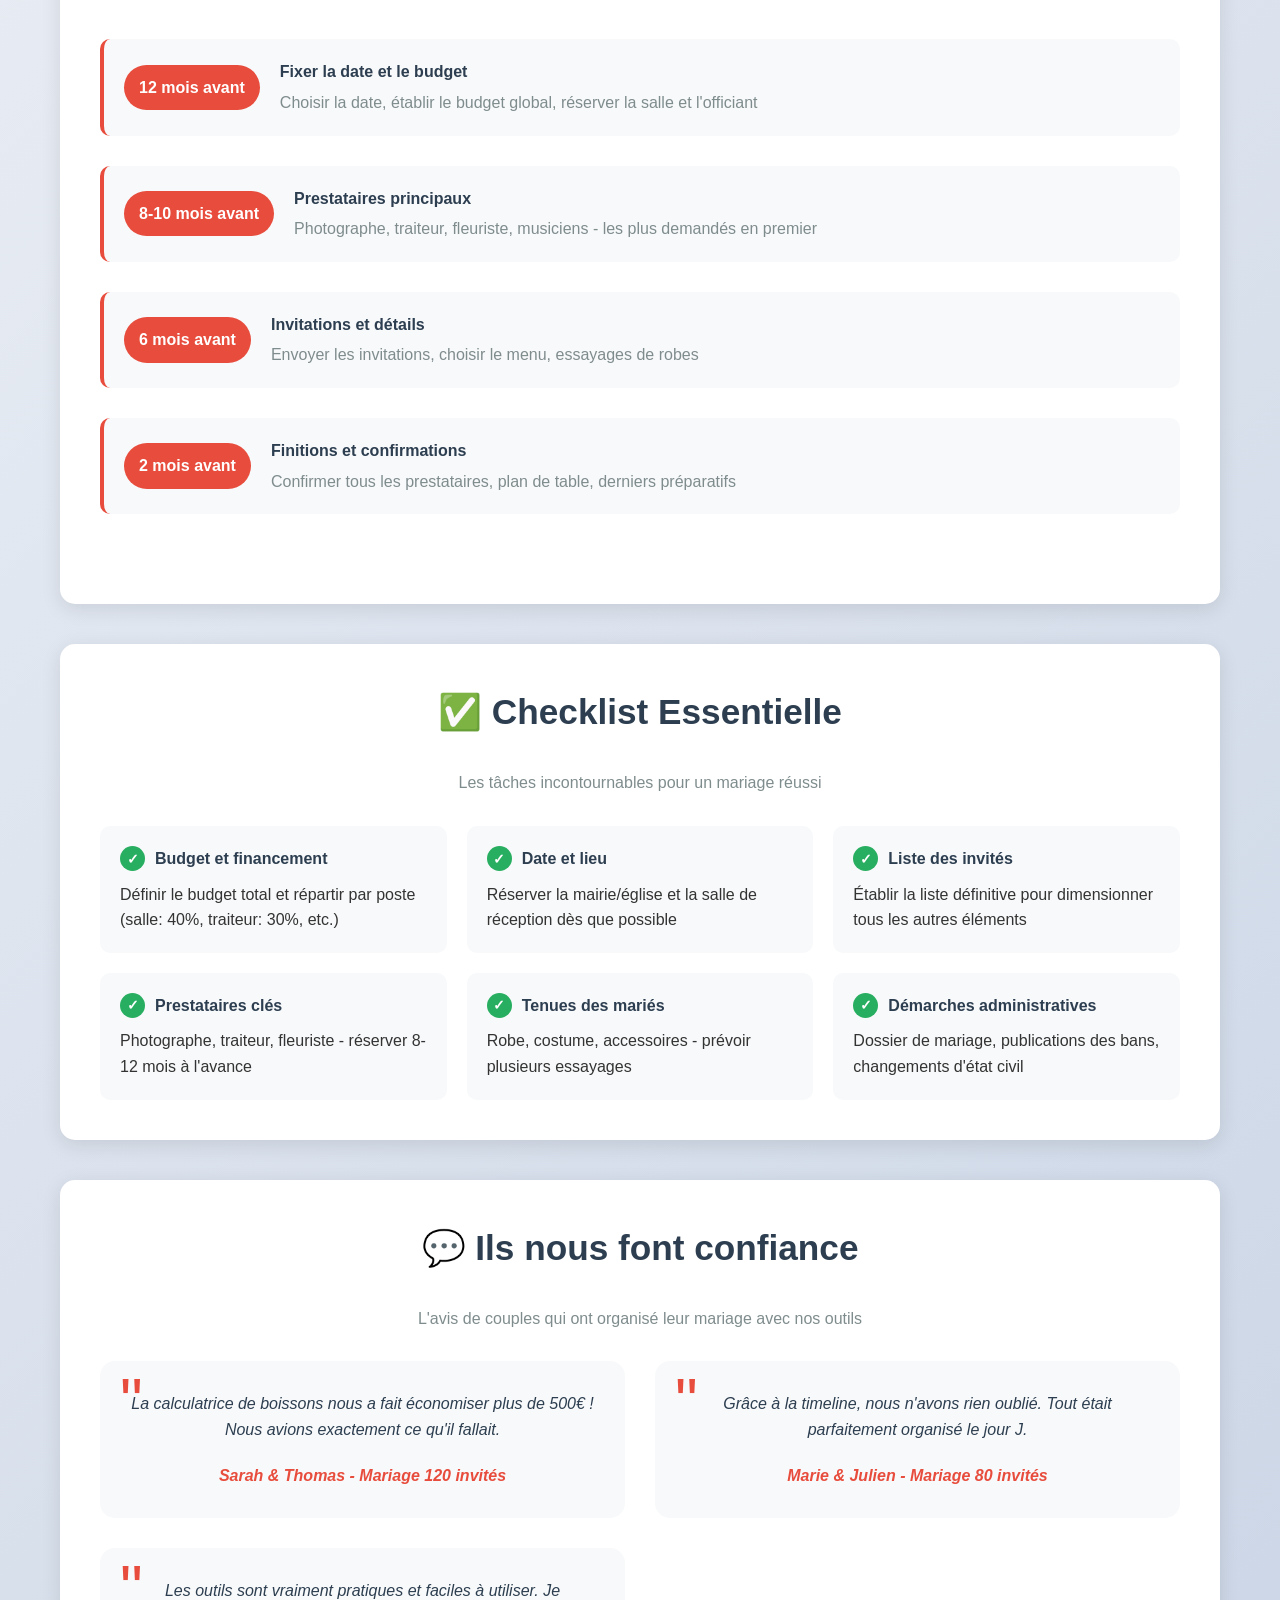
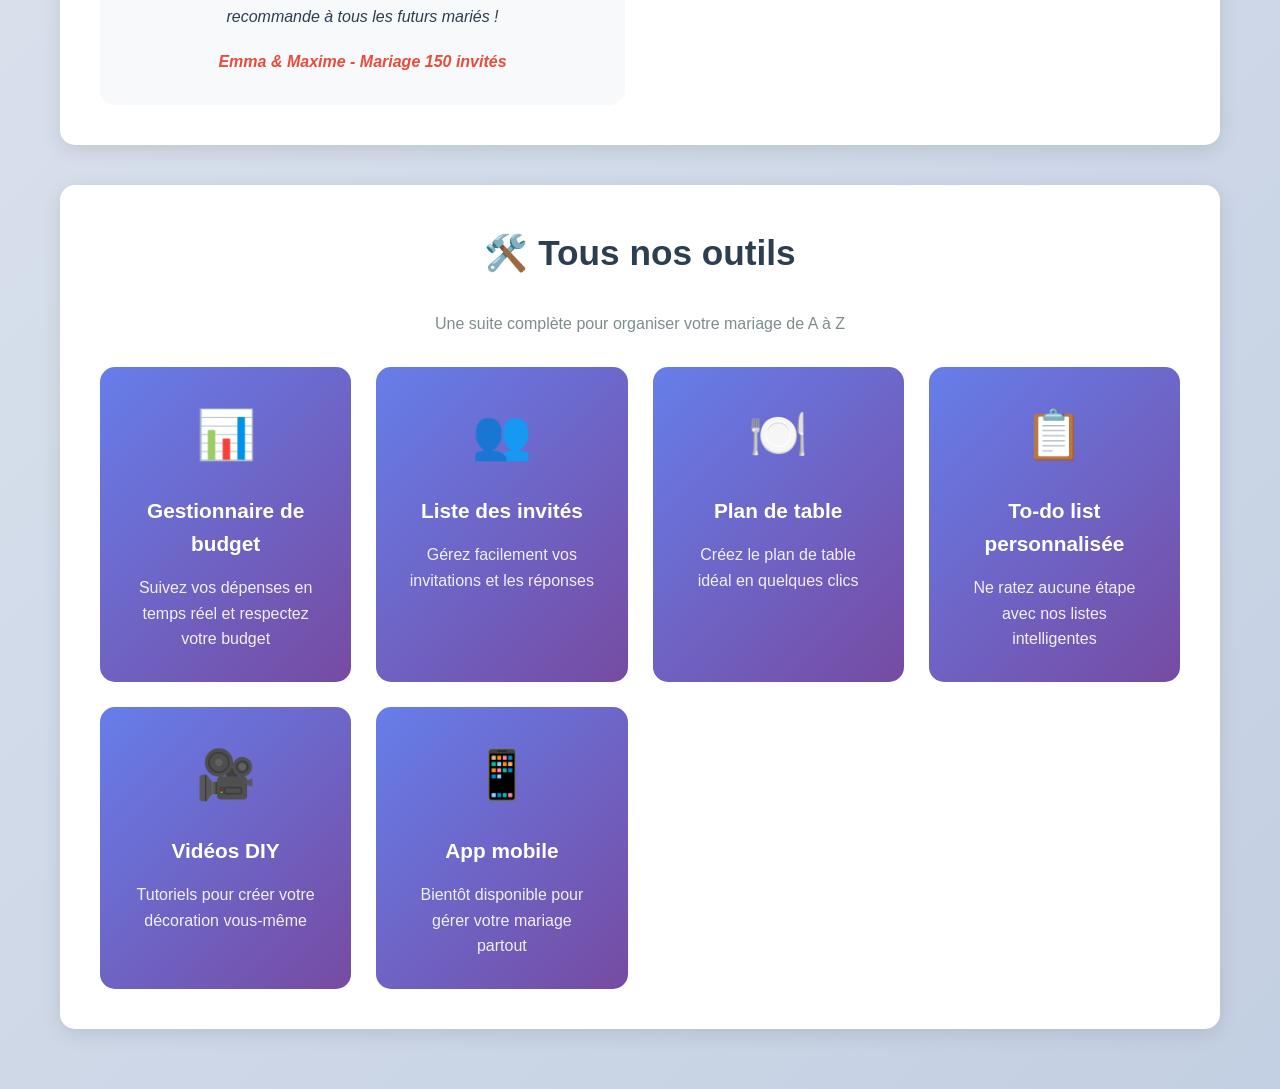
==== commit cfa3fa43: "amelioration script calcul" ====
--- a/index.html
+++ b/index.html
@@ -14,6 +14,7 @@
 </head>
 
 <body>
+    <!-- En-tête principal avec titre et call-to-action -->
     <header class="hero">
         <h1>💍 Wedding Planner</h1>
         <p>Organisez votre mariage parfait avec nos outils personnalisés</p>
@@ -21,18 +22,22 @@
     </header>
 
     <main class="container">
-        <!-- Calculatrice de boissons -->
+        <!-- Section principale de la calculatrice de boissons -->
         <section class="section calculator" id="calculator">
             <h2>🥂 Calculatrice de Boissons</h2>
             <p>
                 Calculez précisément vos besoins en boissons pour éviter les surplus ou les pénuries
             </p>
 
-            <form>
+            <!-- Formulaire principal de calcul -->
+            <form id="drinksForm">
+                <!-- Ligne avec nombre d'adultes et d'enfants -->
                 <div class="form-row">
                     <div class="form-group">
-                        <label for="adults">Nombre d'adultes</label>
+                        <label for="adults">Nombre d'adultes *</label>
                         <input type="number" id="adults" min="1" value="50" required>
+                        <!-- Message d'erreur pour la validation du nombre d'adultes -->
+                        <span class="error-message" id="adultsError"></span>
                     </div>
                     <div class="form-group">
                         <label for="children">Nombre d'enfants</label>
@@ -40,8 +45,9 @@
                     </div>
                 </div>
 
+                <!-- Sélection du niveau de consommation d'alcool -->
                 <div class="form-group">
-                    <label for="alcoholLevel">Niveau de consommation d'alcool</label>
+                    <label for="alcoholLevel">Niveau de consommation d'alcool *</label>
                     <select id="alcoholLevel" required>
                         <option value="none">Sans alcool</option>
                         <option value="low">Faible</option>
@@ -50,6 +56,7 @@
                     </select>
                 </div>
 
+                <!-- Type de repas (masqué si sans alcool) -->
                 <div class="form-group" id="mealTypeGroup">
                     <label for="mealType">Type de repas (pour les vins)</label>
                     <select id="mealType">
@@ -60,66 +67,81 @@
                     </select>
                 </div>
 
+                <!-- Sélection des types de boissons -->
                 <fieldset class="drinks-selection">
-                    <legend>Types de boissons à prévoir</legend>
-                    <div class="drinks-grid">
-                        <div class="drink-option tooltip" data-drink="soft">
+                    <legend>Types de boissons à prévoir *</legend>
+                    <div class="drinks-grid" id="drinksGrid">
+                        <!-- Boissons non alcoolisées (toujours visibles) -->
+                        <div class="drink-option tooltip" data-drink="soft" data-category="non-alcoholic">
                             <input type="checkbox" id="soft" checked>
                             <label for="soft">Boissons sucrées</label>
                             <span class="tooltiptext">Sodas, jus de fruits, limonades. Idéal pour les enfants et
                                 non-buveurs.</span>
                         </div>
 
-                        <div class="drink-option tooltip" data-drink="wine">
+                        <div class="drink-option tooltip" data-drink="water" data-category="non-alcoholic">
+                            <input type="checkbox" id="water" checked>
+                            <label for="water">Eau (plate/pétillante)</label>
+                            <span class="tooltiptext">Indispensable ! 70% plate, 30% pétillante.</span>
+                        </div>
+
+                        <!-- Boissons alcoolisées (masquées si sans alcool) -->
+                        <div class="drink-option tooltip alcoholic-drink" data-drink="wine" data-category="alcoholic">
                             <input type="checkbox" id="wine" checked>
                             <label for="wine">Vins (rouge/blanc/rosé)</label>
                             <span class="tooltiptext">Vin rouge pour viandes, blanc pour poissons, rosé pour
                                 l'apéritif.</span>
                         </div>
 
-                        <div class="drink-option tooltip" data-drink="beer">
-                            <input type="checkbox" id="beer">
-                            <label for="beer">Bières</label>
-                            <span class="tooltiptext">Bières en canettes ou fût. Rafraîchissant pour l'été.</span>
-                        </div>
-
-                        <div class="drink-option tooltip" data-drink="champagne">
+                        <div class="drink-option tooltip alcoholic-drink" data-drink="champagne" data-category="alcoholic">
                             <input type="checkbox" id="champagne" checked>
                             <label for="champagne">Champagne</label>
                             <span class="tooltiptext">Pour le vin d'honneur et les toasts. 2 coupes par personne
                                 max.</span>
                         </div>
 
-                        <div class="drink-option tooltip" data-drink="water">
-                            <input type="checkbox" id="water" checked>
-                            <label for="water">Eau (plate/pétillante)</label>
-                            <span class="tooltiptext">Indispensable ! 70% plate, 30% pétillante.</span>
-                        </div>
-
-                        <div class="drink-option tooltip" data-drink="cocktails">
-                            <input type="checkbox" id="cocktails">
-                            <label for="cocktails">Cocktails</label>
+                        <div class="drink-option tooltip alcoholic-drink" data-drink="beer" data-category="alcoholic">
+                            <input type="checkbox" id="beer">
+                            <label for="beer">Bières</label>
+                            <span class="tooltiptext">Bières en canettes ou fût. Rafraîchissant pour l'été.</span>
+                        </div>
+
+                        <!-- Cocktails séparés en deux options distinctes -->
+                        <div class="drink-option tooltip alcoholic-drink" data-drink="cocktails-alcoholic" data-category="alcoholic">
+                            <input type="checkbox" id="cocktails-alcoholic">
+                            <label for="cocktails-alcoholic">Cocktails avec alcool</label>
                             <span class="tooltiptext">Avec alcool fort. Pour l'apéritif ou la soirée dansante.</span>
                         </div>
 
-                        <div class="drink-option tooltip" data-drink="spirits">
+                        <div class="drink-option tooltip" data-drink="cocktails-non-alcoholic" data-category="non-alcoholic">
+                            <input type="checkbox" id="cocktails-non-alcoholic">
+                            <label for="cocktails-non-alcoholic">Cocktails sans alcool</label>
+                            <span class="tooltiptext">Mocktails et boissons rafraîchissantes pour tous.</span>
+                        </div>
+
+                        <div class="drink-option tooltip alcoholic-drink" data-drink="spirits" data-category="alcoholic">
                             <input type="checkbox" id="spirits">
                             <label for="spirits">Alcools forts</label>
                             <span class="tooltiptext">Whisky, vodka, rhum, tequila. Pour les cocktails ou
                                 digestifs.</span>
                         </div>
                     </div>
+                    <!-- Message d'erreur si aucune boisson n'est sélectionnée -->
+                    <span class="error-message" id="drinksError"></span>
                 </fieldset>
 
+                <!-- Bouton de calcul principal -->
                 <button type="button" class="calculate-btn" onclick="calculateDrinks()">
                     🧮 Calculer mes besoins
                 </button>
             </form>
 
+            <!-- Section des résultats calculés -->
             <aside class="results" id="results">
-                <h3>📋 Vos besoins en boissons (marge 10% incluse)</h3>
+                <h3>📋 Vos besoins en boissons</h3>
                 <div id="resultsList"></div>
 
+                <!-- Boutons d'action après calcul -->
                 <div class="action-buttons">
                     <button class="btn btn-primary" onclick="acceptResults()">
                         ✅ Ces estimations me conviennent
@@ -288,10 +310,12 @@
         </section>
     </main>
 
+    <!-- Pied de page -->
     <footer>
         <!-- Espace pour ajouter un footer si nécessaire -->
     </footer>
 
+    <!-- Script principal -->
     <script src="script.js"></script>
 </body>
 
--- a/style.css
+++ b/style.css
@@ -1,463 +1,782 @@
-
-        * {
-            margin: 0;
-            padding: 0;
-            box-sizing: border-box;
-        }
-
-        body {
-            font-family: 'Segoe UI', Tahoma, Geneva, Verdana, sans-serif;
-            line-height: 1.6;
-            color: #333;
-            background: linear-gradient(135deg, #f5f7fa 0%, #c3cfe2 100%);
-        }
-
-        .container {
-            max-width: 1200px;
-            margin: 0 auto;
-            padding: 20px;
-        }
-
-        /* Hero Section */
-        .hero {
-            text-align: center;
-            padding: 80px 0;
-            background: linear-gradient(135deg, #667eea 0%, #764ba2 100%);
-            border-radius: 20px;
-            box-shadow: 0 15px 35px rgba(0,0,0,0.1);
-            margin-bottom: 60px;
-            color: white;
-        }
-
-        .hero h1 {
-            font-size: 3.5rem;
-            margin-bottom: 20px;
-            text-shadow: 2px 2px 4px rgba(0,0,0,0.3);
-        }
-
-        .hero p {
-            font-size: 1.3rem;
-            margin-bottom: 40px;
-            opacity: 0.9;
-        }
-
-        .hero-cta {
-            display: inline-block;
-            background: #e74c3c;
-            color: white;
-            padding: 15px 40px;
-            border-radius: 50px;
-            text-decoration: none;
-            font-weight: 600;
-            font-size: 18px;
-            transition: all 0.3s;
-        }
-
-        .hero-cta:hover {
-            transform: translateY(-3px);
-            box-shadow: 0 10px 20px rgba(231, 76, 60, 0.3);
-        }
-
-        /* Section générale */
-        .section {
-            background: white;
-            padding: 40px;
-            border-radius: 15px;
-            box-shadow: 0 5px 20px rgba(0,0,0,0.1);
-            margin-bottom: 40px;
-        }
-
-        .section h2 {
-            text-align: center;
-            color: #2c3e50;
-            margin-bottom: 30px;
-            font-size: 2.2rem;
-        }
-
-        /* Calculatrice */
-        .calculator h2 {
-            color: #e74c3c;
-        }
-        .calculator p {
-            color: #7f8c8d;
-            margin-bottom: 30px;
-            font-size: 1.1rem;
-            text-align: center;
-            margin-bottom: 30px;
-        };
-
-        .form-group {
-            margin-bottom: 25px;
-        }
-
-        .form-row {
-            display: flex;
-            gap: 20px;
-            margin-bottom: 25px;
-        }
-
-        .form-row .form-group {
-            flex: 1;
-            margin-bottom: 0;
-        }
-
-        label {
-            display: block;
-            margin-bottom: 8px;
-            font-weight: 600;
-            color: #2c3e50;
-        }
-
-        input, select {
-            width: 100%;
-            padding: 12px;
-            border: 2px solid #ecf0f1;
-            border-radius: 8px;
-            font-size: 16px;
-            transition: border-color 0.3s;
-        }
-
-        input:focus, select:focus {
-            outline: none;
-            border-color: #e74c3c;
-        }
-
-        .drinks-selection {
-            margin: 25px 0;
-        }
-
-        .drinks-grid {
-            display: grid;
-            grid-template-columns: repeat(auto-fit, minmax(200px, 1fr));
-            gap: 15px;
-            margin-top: 15px;
-        }
-
-        .drink-option {
-            display: flex;
-            align-items: center;
-            padding: 12px;
-            border: 2px solid #ecf0f1;
-            border-radius: 8px;
-            transition: all 0.3s;
-            cursor: pointer;
-        }
-
-        .drink-option:hover {
-            border-color: #e74c3c;
-            background-color: #ffeaa7;
-        }
-
-        .drink-option input[type="checkbox"] {
-            width: auto;
-            margin-right: 10px;
-        }
-
-        .drink-option.selected {
-            border-color: #e74c3c;
-            background-color: #fff5f5;
-        }
-
-        .tooltip {
-            position: relative;
-            display: inline-block;
-        }
-
-        .tooltip .tooltiptext {
-            visibility: hidden;
-            width: 250px;
-            background-color: #2c3e50;
-            color: white;
-            text-align: center;
-            border-radius: 8px;
-            padding: 10px;
-            position: absolute;
-            z-index: 1;
-            bottom: 125%;
-            left: 50%;
-            margin-left: -125px;
-            opacity: 0;
-            transition: opacity 0.3s;
-            font-size: 14px;
-        }
-
-        .tooltip:hover .tooltiptext {
-            visibility: visible;
-            opacity: 1;
-        }
-
-        .calculate-btn {
-            background: linear-gradient(45deg, #e74c3c, #c0392b);
-            color: white;
-            padding: 18px 50px;
-            border: none;
-            border-radius: 50px;
-            font-size: 18px;
-            font-weight: 600;
-            cursor: pointer;
-            transition: transform 0.3s;
-            display: block;
-            margin: 30px auto;
-        }
-
-        .calculate-btn:hover {
-            transform: translateY(-3px);
-            box-shadow: 0 10px 25px rgba(231, 76, 60, 0.4);
-        }
-
-        /* Résultats */
-        .results {
-            background: #f8f9fa;
-            padding: 30px;
-            border-radius: 15px;
-            margin-top: 30px;
-            display: none;
-        }
-
-        .results.show {
-            display: block;
-            animation: slideIn 0.5s ease-out;
-        }
-
-        @keyframes slideIn {
-            from { opacity: 0; transform: translateY(20px); }
-            to { opacity: 1; transform: translateY(0); }
-        }
-
-        .results h3 {
-            color: #2c3e50;
-            margin-bottom: 20px;
-            font-size: 1.5rem;
-        }
-
-        .drink-result {
-            display: flex;
-            justify-content: space-between;
-            align-items: center;
-            padding: 15px;
-            background: white;
-            margin-bottom: 10px;
-            border-radius: 8px;
-            border-left: 4px solid #e74c3c;
-        }
-
-        .drink-name {
-            font-weight: 600;
-            color: #2c3e50;
-        }
-
-        .drink-quantity {
-            font-size: 1.1rem;
-            color: #e74c3c;
-            font-weight: 600;
-        }
-
-        .action-buttons {
-            display: flex;
-            gap: 20px;
-            justify-content: center;
-            margin-top: 30px;
-        }
-
-        .btn {
-            padding: 12px 30px;
-            border: none;
-            border-radius: 25px;
-            font-size: 16px;
-            font-weight: 600;
-            cursor: pointer;
-            transition: all 0.3s;
-        }
-
-        .btn-primary {
-            background: #27ae60;
-            color: white;
-        }
-
-        .btn-secondary {
-            background: #3498db;
-            color: white;
-        }
-
-        .btn:hover {
-            transform: translateY(-2px);
-            box-shadow: 0 5px 15px rgba(0,0,0,0.2);
-        }
-
-        /* Timeline de mariage */
-        .timeline {
-            position: relative;
-            padding: 20px 0;
-        }
-
-        .timeline-item {
-            display: flex;
-            align-items: center;
-            margin-bottom: 30px;
-            padding: 20px;
-            background: #f8f9fa;
-            border-radius: 10px;
-            border-left: 4px solid #e74c3c;
-        }
-
-        .timeline-date {
-            background: #e74c3c;
-            color: white;
-            padding: 10px 15px;
-            border-radius: 50px;
-            font-weight: 600;
-            margin-right: 20px;
-            min-width: 120px;
-            text-align: center;
-        }
-
-        .timeline-content h4 {
-            color: #2c3e50;
-            margin-bottom: 5px;
-        }
-
-        .timeline-content p {
-            color: #7f8c8d;
-        }
-
-        /* Checklist */
-        .checklist {
-            display: grid;
-            grid-template-columns: repeat(auto-fit, minmax(300px, 1fr));
-            gap: 20px;
-        }
-
-        .checklist-item {
-            background: #f8f9fa;
-            padding: 20px;
-            border-radius: 10px;
-            transition: all 0.3s;
-        }
-
-        .checklist-item:hover {
-            transform: translateY(-2px);
-            box-shadow: 0 5px 15px rgba(0,0,0,0.1);
-        }
-
-        .checklist-item h4 {
-            color: #2c3e50;
-            margin-bottom: 10px;
-            display: flex;
-            align-items: center;
-        }
-
-        .checklist-item h4::before {
-            content: "✓";
-            background: #27ae60;
-            color: white;
-            border-radius: 50%;
-            width: 25px;
-            height: 25px;
-            display: flex;
-            align-items: center;
-            justify-content: center;
-            margin-right: 10px;
-            font-size: 14px;
-        }
-
-        /* Témoignages */
-        .testimonials {
-            display: grid;
-            grid-template-columns: repeat(auto-fit, minmax(350px, 1fr));
-            gap: 30px;
-        }
-
-        .testimonial {
-            background: #f8f9fa;
-            padding: 30px;
-            border-radius: 15px;
-            text-align: center;
-            position: relative;
-        }
-
-        .testimonial::before {
-            content: '"';
-            font-size: 4rem;
-            color: #e74c3c;
-            position: absolute;
-            top: -10px;
-            left: 20px;
-        }
-
-        .testimonial p {
-            font-style: italic;
-            margin-bottom: 20px;
-            color: #2c3e50;
-        }
-
-        .testimonial-author {
-            font-weight: 600;
-            color: #e74c3c;
-        }
-
-        /* Aperçu des outils */
-        .tools-preview {
-            display: grid;
-            grid-template-columns: repeat(auto-fit, minmax(250px, 1fr));
-            gap: 25px;
-        }
-
-        .tool-card {
-            background: linear-gradient(135deg, #667eea 0%, #764ba2 100%);
-            color: white;
-            padding: 30px;
-            border-radius: 15px;
-            text-align: center;
-            transition: transform 0.3s;
-        }
-
-        .tool-card:hover {
-            transform: translateY(-5px);
-        }
-
-        .tool-card h4 {
-            font-size: 1.3rem;
-            margin-bottom: 15px;
-        }
-
-        .tool-card p {
-            opacity: 0.9;
-        }
-
-        .tool-icon {
-            font-size: 3rem;
-            margin-bottom: 20px;
-        }
-
-        .hidden {
-            display: none !important;
-        }
-
-        /* Responsive */
-        @media (max-width: 768px) {
-            .hero h1 {
-                font-size: 2.5rem;
-            }
-            
-            .form-row {
-                flex-direction: column;
-            }
-            
-            .drinks-grid {
-                grid-template-columns: 1fr;
-            }
-            
-            .action-buttons {
-                flex-direction: column;
-            }
-            
-            .timeline-item {
-                flex-direction: column;
-                text-align: center;
-            }
-            
-            .timeline-date {
-                margin-right: 0;
-                margin-bottom: 15px;
-            }
-        }+/* ============================================================================
+   RÉINITIALISATION ET STYLES DE BASE
+   ============================================================================ */
+
+* {
+    margin: 0;
+    padding: 0;
+    box-sizing: border-box;
+}
+
+body {
+    font-family: 'Segoe UI', Tahoma, Geneva, Verdana, sans-serif;
+    line-height: 1.6;
+    color: #333;
+    background: linear-gradient(135deg, #f5f7fa 0%, #c3cfe2 100%);
+}
+
+.container {
+    max-width: 1200px;
+    margin: 0 auto;
+    padding: 20px;
+}
+
+/* ============================================================================
+   SECTION HERO
+   ============================================================================ */
+
+.hero {
+    text-align: center;
+    padding: 80px 0;
+    background: linear-gradient(135deg, #667eea 0%, #764ba2 100%);
+    border-radius: 20px;
+    box-shadow: 0 15px 35px rgba(0,0,0,0.1);
+    margin-bottom: 60px;
+    color: white;
+}
+
+.hero h1 {
+    font-size: 3.5rem;
+    margin-bottom: 20px;
+    text-shadow: 2px 2px 4px rgba(0,0,0,0.3);
+}
+
+.hero p {
+    font-size: 1.3rem;
+    margin-bottom: 40px;
+    opacity: 0.9;
+}
+
+.hero-cta {
+    display: inline-block;
+    background: #e74c3c;
+    color: white;
+    padding: 15px 40px;
+    border-radius: 50px;
+    text-decoration: none;
+    font-weight: 600;
+    font-size: 18px;
+    transition: all 0.3s;
+}
+
+.hero-cta:hover {
+    transform: translateY(-3px);
+    box-shadow: 0 10px 20px rgba(231, 76, 60, 0.3);
+}
+
+/* ============================================================================
+   SECTIONS GÉNÉRALES
+   ============================================================================ */
+
+.section {
+    background: white;
+    padding: 40px;
+    border-radius: 15px;
+    box-shadow: 0 5px 20px rgba(0,0,0,0.1);
+    margin-bottom: 40px;
+}
+
+.section h2 {
+    text-align: center;
+    color: #2c3e50;
+    margin-bottom: 30px;
+    font-size: 2.2rem;
+}
+
+/* ============================================================================
+   CALCULATRICE
+   ============================================================================ */
+
+.calculator h2 {
+    color: #e74c3c;
+}
+
+.calculator p {
+    color: #7f8c8d;
+    margin-bottom: 30px;
+    font-size: 1.1rem;
+    text-align: center;
+    margin-bottom: 30px;
+}
+
+.form-group {
+    margin-bottom: 25px;
+}
+
+.form-row {
+    display: flex;
+    gap: 20px;
+    margin-bottom: 25px;
+}
+
+.form-row .form-group {
+    flex: 1;
+    margin-bottom: 0;
+}
+
+label {
+    display: block;
+    margin-bottom: 8px;
+    font-weight: 600;
+    color: #2c3e50;
+}
+
+input, select {
+    width: 100%;
+    padding: 12px;
+    border: 2px solid #ecf0f1;
+    border-radius: 8px;
+    font-size: 16px;
+    transition: border-color 0.3s;
+}
+
+input:focus, select:focus {
+    outline: none;
+    border-color: #e74c3c;
+}
+
+/* ============================================================================
+   MESSAGES D'ERREUR
+   ============================================================================ */
+
+.error-message {
+    display: none;
+    color: #e74c3c;
+    font-size: 14px;
+    margin-top: 5px;
+    font-weight: 500;
+}
+
+.error-message:not(:empty) {
+    display: block;
+}
+
+/* ============================================================================
+   SÉLECTION DES BOISSONS
+   ============================================================================ */
+
+.drinks-selection {
+    margin: 25px 0;
+}
+
+.drinks-grid {
+    display: grid;
+    grid-template-columns: repeat(auto-fit, minmax(200px, 1fr));
+    gap: 15px;
+    margin-top: 15px;
+}
+
+.drink-option {
+    display: flex;
+    align-items: center;
+    padding: 12px;
+    border: 2px solid #ecf0f1;
+    border-radius: 8px;
+    transition: all 0.3s;
+    cursor: pointer;
+}
+
+.drink-option:hover {
+    border-color: #e74c3c;
+    background-color: #ffeaa7;
+}
+
+.drink-option input[type="checkbox"] {
+    width: auto;
+    margin-right: 10px;
+}
+
+.drink-option.selected {
+    border-color: #e74c3c;
+    background-color: #fff5f5;
+}
+
+/* ============================================================================
+   TOOLTIPS
+   ============================================================================ */
+
+.tooltip {
+    position: relative;
+    display: inline-block;
+}
+
+.tooltip .tooltiptext {
+    visibility: hidden;
+    width: 250px;
+    background-color: #2c3e50;
+    color: white;
+    text-align: center;
+    border-radius: 8px;
+    padding: 10px;
+    position: absolute;
+    z-index: 1;
+    bottom: 125%;
+    left: 50%;
+    margin-left: -125px;
+    opacity: 0;
+    transition: opacity 0.3s;
+    font-size: 14px;
+}
+
+.tooltip:hover .tooltiptext {
+    visibility: visible;
+    opacity: 1;
+}
+
+/* ============================================================================
+   BOUTON DE CALCUL
+   ============================================================================ */
+
+.calculate-btn {
+    background: linear-gradient(45deg, #e74c3c, #c0392b);
+    color: white;
+    padding: 18px 50px;
+    border: none;
+    border-radius: 50px;
+    font-size: 18px;
+    font-weight: 600;
+    cursor: pointer;
+    transition: transform 0.3s;
+    display: block;
+    margin: 30px auto;
+}
+
+.calculate-btn:hover {
+    transform: translateY(-3px);
+    box-shadow: 0 10px 25px rgba(231, 76, 60, 0.4);
+}
+
+/* ============================================================================
+   RÉSULTATS
+   ============================================================================ */
+
+.results {
+    background: #f8f9fa;
+    padding: 30px;
+    border-radius: 15px;
+    margin-top: 30px;
+    display: none;
+}
+
+.results.show {
+    display: block;
+    animation: slideIn 0.5s ease-out;
+}
+
+@keyframes slideIn {
+    from { opacity: 0; transform: translateY(20px); }
+    to { opacity: 1; transform: translateY(0); }
+}
+
+.results h3 {
+    color: #2c3e50;
+    margin-bottom: 20px;
+    font-size: 1.5rem;
+}
+
+/* ============================================================================
+   AFFICHAGE DES RÉSULTATS EN DEUX COLONNES
+   ============================================================================ */
+
+.results-container {
+    margin-bottom: 30px;
+}
+
+.results-header {
+    display: grid;
+    grid-template-columns: 1fr 1fr;
+    gap: 20px;
+    margin-bottom: 20px;
+    padding: 15px;
+    background: #e8f5e8;
+    border-radius: 10px;
+    border: 2px solid #27ae60;
+}
+
+.results-header h4 {
+    text-align: center;
+    color: #2c3e50;
+    font-size: 1.1rem;
+    margin: 0;
+}
+
+.results-grid {
+    display: flex;
+    flex-direction: column;
+    gap: 10px;
+}
+
+.result-item {
+    display: grid;
+    grid-template-columns: 1fr 1fr 1fr;
+    gap: 20px;
+    padding: 15px;
+    background: white;
+    border-radius: 8px;
+    border-left: 4px solid #e74c3c;
+    align-items: center;
+}
+
+.result-drink {
+    font-weight: 600;
+    color: #2c3e50;
+    font-size: 1rem;
+}
+
+.result-quantities {
+    display: grid;
+    grid-template-columns: 1fr 1fr;
+    gap: 15px;
+}
+
+.result-quantity-base {
+    font-size: 1rem;
+    color: #27ae60;
+    font-weight: 600;
+    text-align: center;
+    padding: 8px;
+    background: #f0f8f0;
+    border-radius: 5px;
+}
+
+.result-quantity-margin {
+    font-size: 1rem;
+    color: #e74c3c;
+    font-weight: 600;
+    text-align: center;
+    padding: 8px;
+    background: #fff5f5;
+    border-radius: 5px;
+}
+
+/* ============================================================================
+   SECTION DE CONSEILS
+   ============================================================================ */
+
+.tips-section {
+    background: #e8f5e8;
+    padding: 20px;
+    border-radius: 10px;
+    margin-top: 20px;
+}
+
+.tips-section h4 {
+    color: #2c3e50;
+    margin-bottom: 15px;
+    font-size: 1.2rem;
+}
+
+.tips-list {
+    list-style: none;
+    padding: 0;
+}
+
+.tips-list li {
+    padding: 8px 0;
+    color: #2c3e50;
+    border-bottom: 1px solid #d5e8d5;
+}
+
+.tips-list li:last-child {
+    border-bottom: none;
+}
+
+/* ============================================================================
+   BOUTONS D'ACTION
+   ============================================================================ */
+
+.action-buttons {
+    display: flex;
+    gap: 20px;
+    justify-content: center;
+    margin-top: 30px;
+}
+
+.btn {
+    padding: 12px 30px;
+    border: none;
+    border-radius: 25px;
+    font-size: 16px;
+    font-weight: 600;
+    cursor: pointer;
+    transition: all 0.3s;
+}
+
+.btn-primary {
+    background: #27ae60;
+    color: white;
+}
+
+.btn-secondary {
+    background: #3498db;
+    color: white;
+}
+
+.btn:hover {
+    transform: translateY(-2px);
+    box-shadow: 0 5px 15px rgba(0,0,0,0.2);
+}
+
+/* ============================================================================
+   MESSAGES DE CONFIRMATION
+   ============================================================================ */
+
+.confirmation-message {
+    margin-top: 30px;
+}
+
+.success-message {
+    background: #e8f5e8;
+    padding: 25px;
+    border-radius: 10px;
+    text-align: center;
+    border: 2px solid #27ae60;
+}
+
+.success-message h3 {
+    color: #27ae60;
+    margin-bottom: 15px;
+}
+
+.success-message p {
+    color: #2c3e50;
+    margin-bottom: 20px;
+}
+
+/* ============================================================================
+   FORMULAIRE D'EMAIL
+   ============================================================================ */
+
+.email-form {
+    margin-top: 30px;
+}
+
+.email-content {
+    background: #f8f9fa;
+    padding: 25px;
+    border-radius: 10px;
+    border: 2px solid #3498db;
+}
+
+.email-content h3 {
+    color: #2c3e50;
+    margin-bottom: 15px;
+    text-align: center;
+}
+
+.email-content p {
+    color: #7f8c8d;
+    margin-bottom: 20px;
+    text-align: center;
+}
+
+.email-input-group {
+    display: flex;
+    gap: 15px;
+    justify-content: center;
+    align-items: center;
+    margin-bottom: 20px;
+}
+
+.email-input-group input {
+    flex: 1;
+    max-width: 300px;
+    padding: 12px;
+    border: 2px solid #ecf0f1;
+    border-radius: 8px;
+    font-size: 16px;
+}
+
+.email-input-group input:focus {
+    outline: none;
+    border-color: #3498db;
+}
+
+.email-info {
+    background: #e3f2fd;
+    padding: 15px;
+    border-radius: 8px;
+    text-align: center;
+}
+
+.email-info p {
+    color: #1976d2;
+    margin: 0;
+    font-size: 14px;
+}
+
+.email-success {
+    background: #e8f5e8;
+    padding: 25px;
+    border-radius: 10px;
+    text-align: center;
+    border: 2px solid #27ae60;
+}
+
+.email-success h3 {
+    color: #27ae60;
+    margin-bottom: 15px;
+}
+
+.email-success p {
+    color: #2c3e50;
+    margin-bottom: 10px;
+}
+
+/* ============================================================================
+   SECTION DE PERSONNALISATION
+   ============================================================================ */
+
+.customize-section {
+    margin-top: 30px;
+}
+
+.customize-content {
+    background: #fff3e0;
+    padding: 25px;
+    border-radius: 10px;
+    border: 2px solid #ff9800;
+}
+
+.customize-content h3 {
+    color: #2c3e50;
+    margin-bottom: 15px;
+    text-align: center;
+}
+
+.customize-content p {
+    color: #7f8c8d;
+    margin-bottom: 20px;
+    text-align: center;
+}
+
+.customize-form {
+    max-width: 400px;
+    margin: 0 auto;
+}
+
+.factor-message {
+    margin-top: 15px;
+}
+
+/* ============================================================================
+   TIMELINE DE MARIAGE
+   ============================================================================ */
+
+.timeline {
+    position: relative;
+    padding: 20px 0;
+}
+
+.timeline-item {
+    display: flex;
+    align-items: center;
+    margin-bottom: 30px;
+    padding: 20px;
+    background: #f8f9fa;
+    border-radius: 10px;
+    border-left: 4px solid #e74c3c;
+}
+
+.timeline-date {
+    background: #e74c3c;
+    color: white;
+    padding: 10px 15px;
+    border-radius: 50px;
+    font-weight: 600;
+    margin-right: 20px;
+    min-width: 120px;
+    text-align: center;
+}
+
+.timeline-content h4 {
+    color: #2c3e50;
+    margin-bottom: 5px;
+}
+
+.timeline-content p {
+    color: #7f8c8d;
+}
+
+/* ============================================================================
+   CHECKLIST
+   ============================================================================ */
+
+.checklist {
+    display: grid;
+    grid-template-columns: repeat(auto-fit, minmax(300px, 1fr));
+    gap: 20px;
+}
+
+.checklist-item {
+    background: #f8f9fa;
+    padding: 20px;
+    border-radius: 10px;
+    transition: all 0.3s;
+}
+
+.checklist-item:hover {
+    transform: translateY(-2px);
+    box-shadow: 0 5px 15px rgba(0,0,0,0.1);
+}
+
+.checklist-item h4 {
+    color: #2c3e50;
+    margin-bottom: 10px;
+    display: flex;
+    align-items: center;
+}
+
+.checklist-item h4::before {
+    content: "✓";
+    background: #27ae60;
+    color: white;
+    border-radius: 50%;
+    width: 25px;
+    height: 25px;
+    display: flex;
+    align-items: center;
+    justify-content: center;
+    margin-right: 10px;
+    font-size: 14px;
+}
+
+/* ============================================================================
+   TÉMOIGNAGES
+   ============================================================================ */
+
+.testimonials {
+    display: grid;
+    grid-template-columns: repeat(auto-fit, minmax(350px, 1fr));
+    gap: 30px;
+}
+
+.testimonial {
+    background: #f8f9fa;
+    padding: 30px;
+    border-radius: 15px;
+    text-align: center;
+    position: relative;
+}
+
+.testimonial::before {
+    content: '"';
+    font-size: 4rem;
+    color: #e74c3c;
+    position: absolute;
+    top: -10px;
+    left: 20px;
+}
+
+.testimonial p {
+    font-style: italic;
+    margin-bottom: 20px;
+    color: #2c3e50;
+}
+
+.testimonial-author {
+    font-weight: 600;
+    color: #e74c3c;
+}
+
+/* ============================================================================
+   APERÇU DES OUTILS
+   ============================================================================ */
+
+.tools-preview {
+    display: grid;
+    grid-template-columns: repeat(auto-fit, minmax(250px, 1fr));
+    gap: 25px;
+}
+
+.tool-card {
+    background: linear-gradient(135deg, #667eea 0%, #764ba2 100%);
+    color: white;
+    padding: 30px;
+    border-radius: 15px;
+    text-align: center;
+    transition: transform 0.3s;
+}
+
+.tool-card:hover {
+    transform: translateY(-5px);
+}
+
+.tool-card h4 {
+    font-size: 1.3rem;
+    margin-bottom: 15px;
+}
+
+.tool-card p {
+    opacity: 0.9;
+}
+
+.tool-icon {
+    font-size: 3rem;
+    margin-bottom: 20px;
+}
+
+/* ============================================================================
+   UTILITAIRES
+   ============================================================================ */
+
+.hidden {
+    display: none !important;
+}
+
+/* ============================================================================
+   RESPONSIVE DESIGN
+   ============================================================================ */
+
+@media (max-width: 768px) {
+    .hero h1 {
+        font-size: 2.5rem;
+    }
+    
+    .form-row {
+        flex-direction: column;
+    }
+    
+    .drinks-grid {
+        grid-template-columns: 1fr;
+    }
+    
+    .action-buttons {
+        flex-direction: column;
+    }
+    
+    .timeline-item {
+        flex-direction: column;
+        text-align: center;
+    }
+    
+    .timeline-date {
+        margin-right: 0;
+        margin-bottom: 15px;
+    }
+    
+    /* Responsive pour les résultats */
+    .results-header {
+        grid-template-columns: 1fr;
+        gap: 10px;
+    }
+    
+    .result-item {
+        grid-template-columns: 1fr;
+        gap: 10px;
+    }
+    
+    .result-quantities {
+        grid-template-columns: 1fr;
+        gap: 10px;
+    }
+    
+    .email-input-group {
+        flex-direction: column;
+        align-items: stretch;
+    }
+    
+    .email-input-group input {
+        max-width: none;
+    }
+}
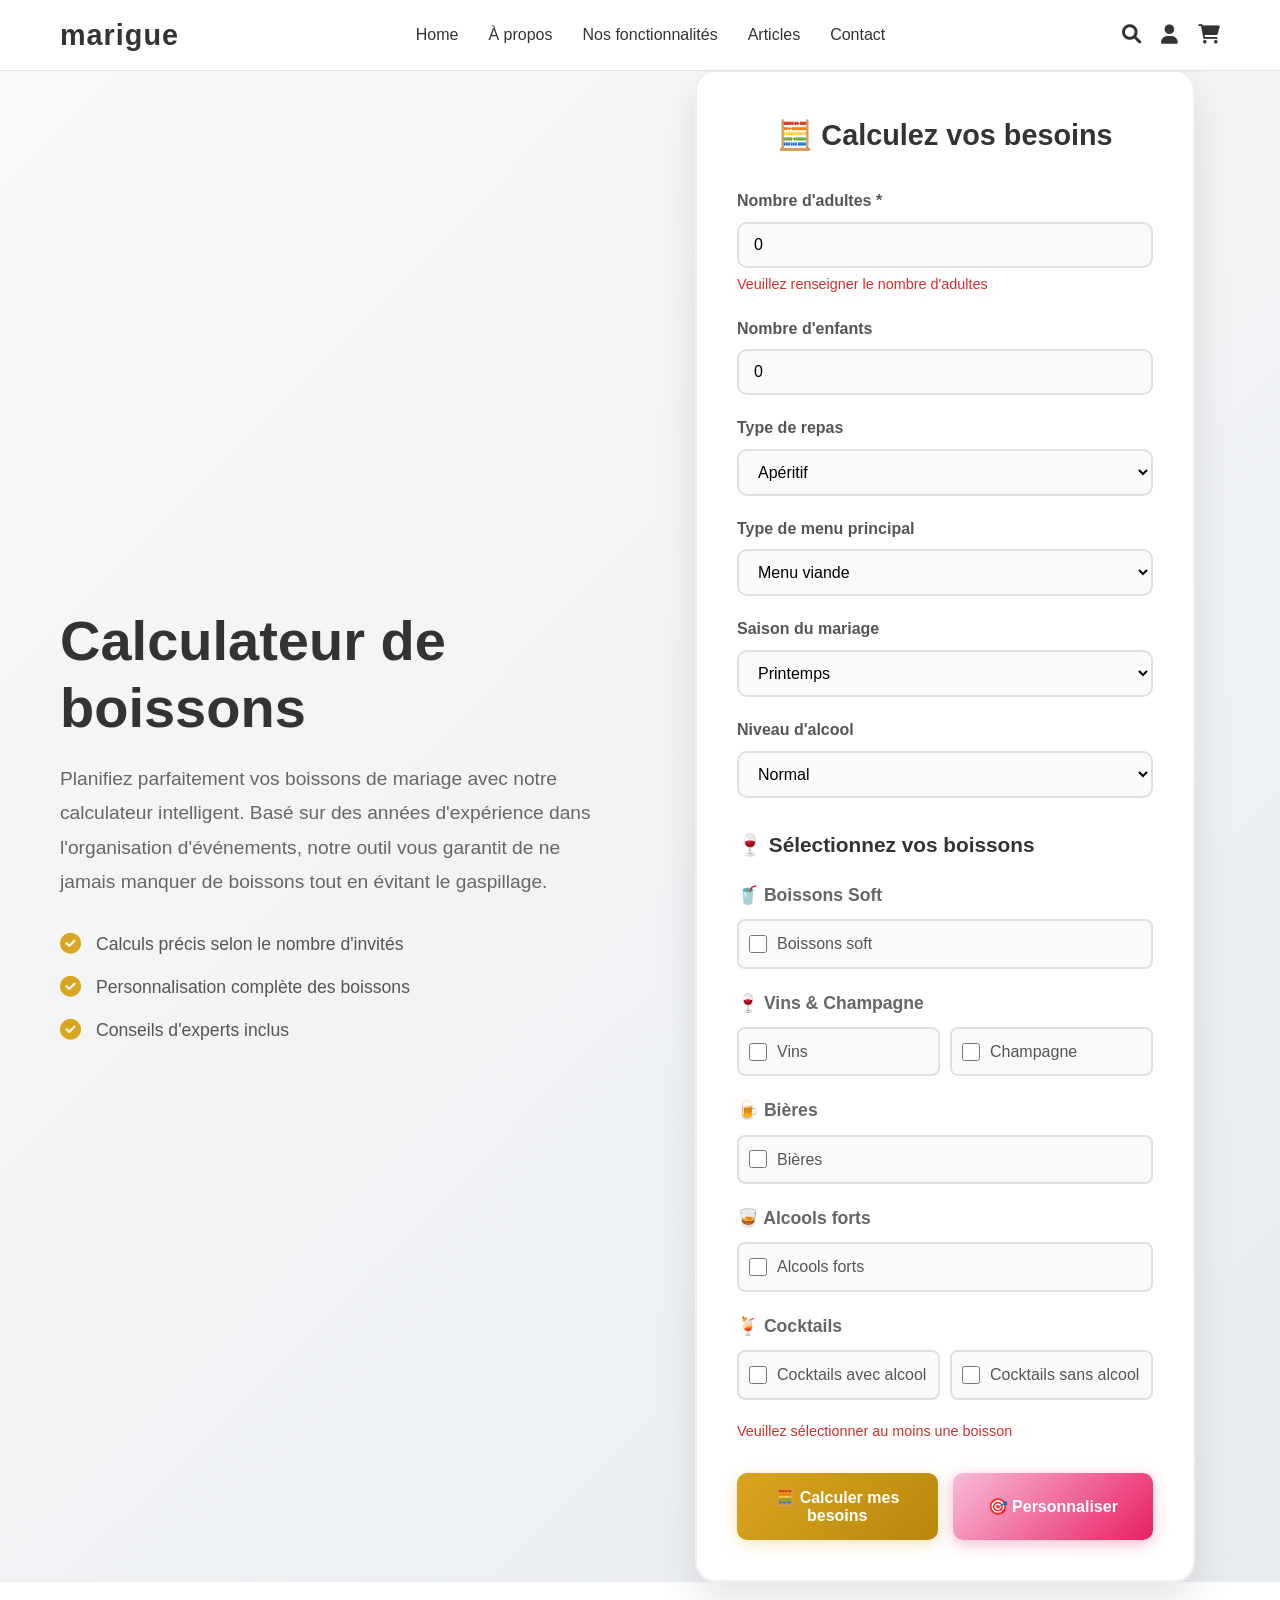
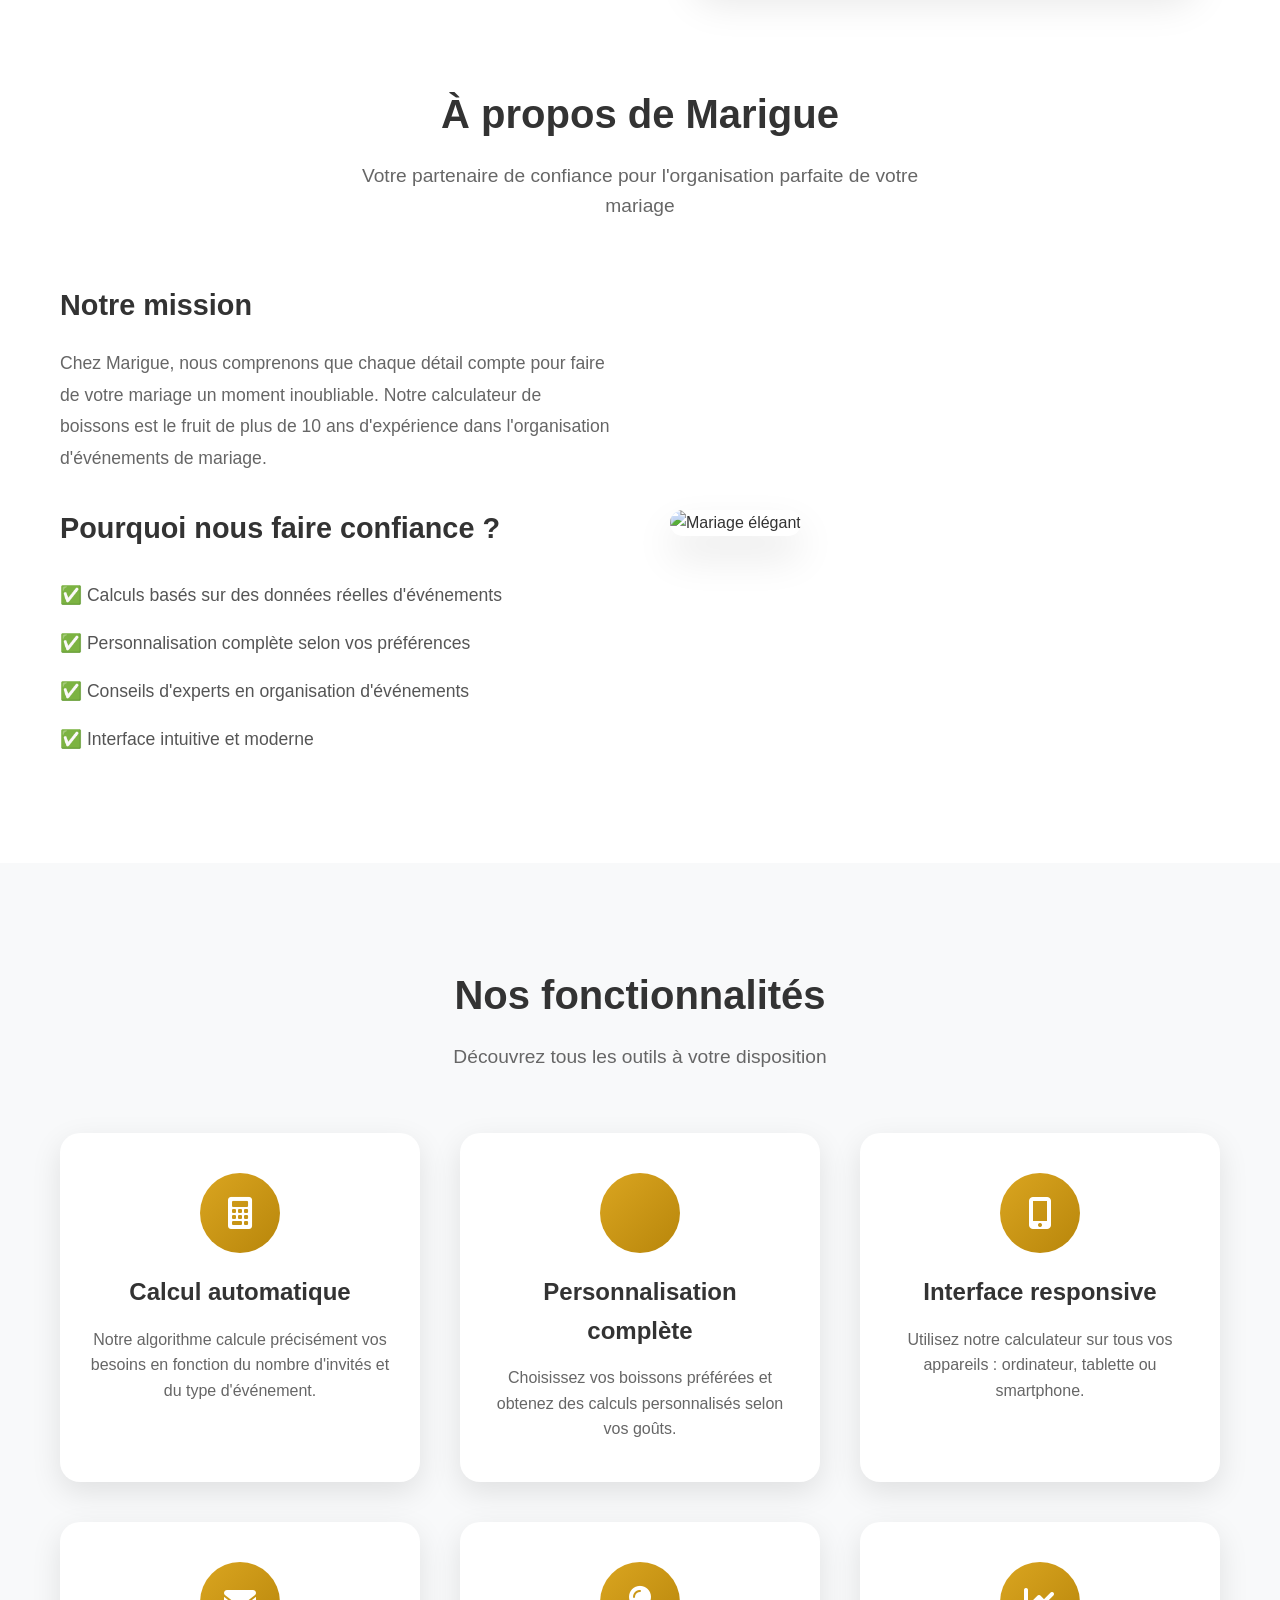
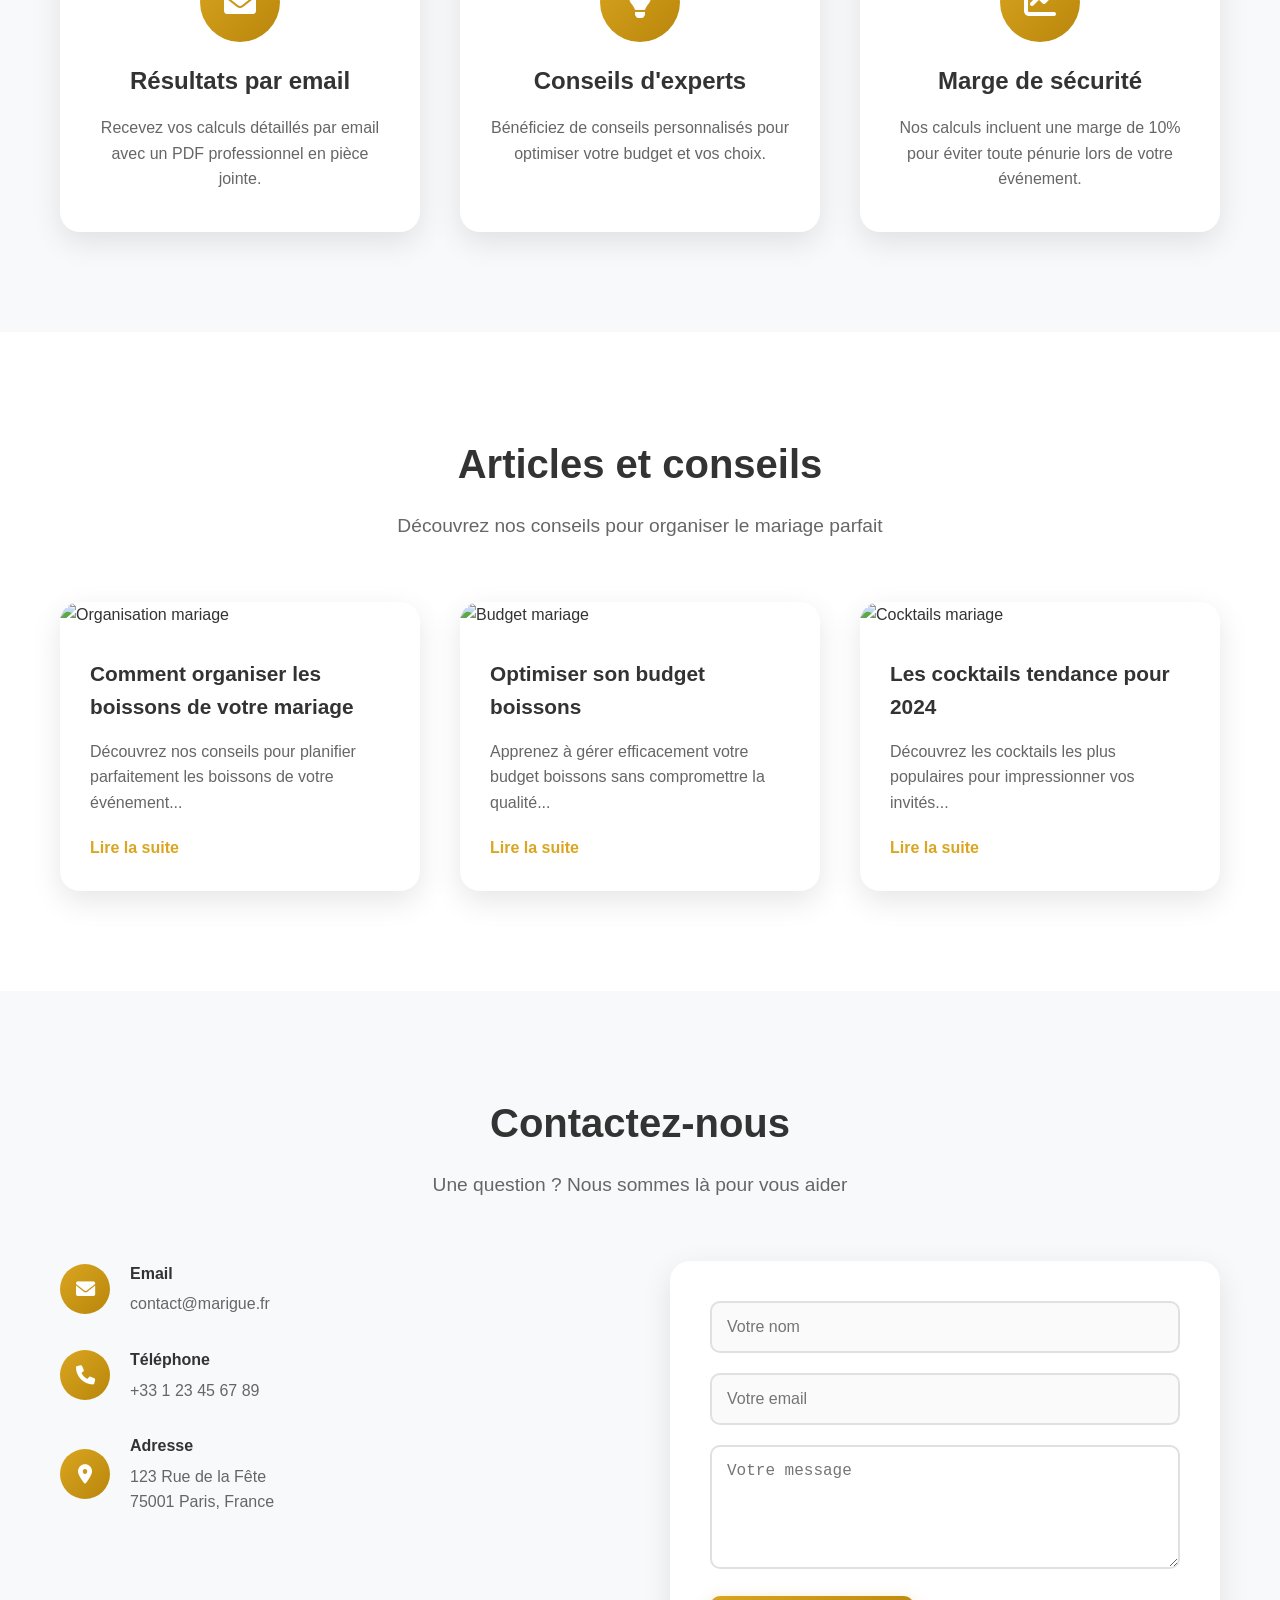
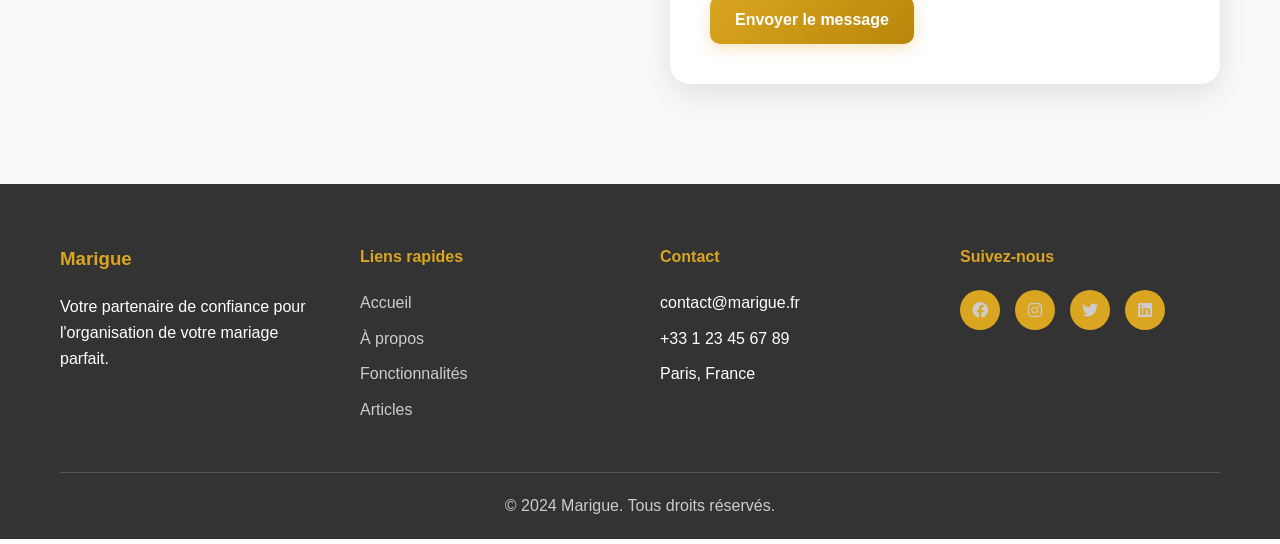
==== commit e9b29add: "ajustement et personnalisation" ====
--- a/index.html
+++ b/index.html
@@ -1,322 +1,460 @@
 <!DOCTYPE html>
 <html lang="fr">
-
 <head>
     <meta charset="UTF-8">
     <meta name="viewport" content="width=device-width, initial-scale=1.0">
+    <title>Marigue - Calculateur de Boissons pour Mariage</title>
     <link rel="stylesheet" href="style.css">
-    <link rel="icon" href="favicon.ico" type="image/x-icon">
-    <meta name="description"
-        content="Calculatrice de boissons pour votre mariage. Estimez vos besoins en boissons alcoolisées et non alcoolisées en fonction du nombre d'invités et de leurs préférences.">
-    <meta name="keywords"
-        content="mariage, calculatrice de boissons, estimation de boissons, mariage parfait, planification de mariage, boissons alcoolisées, boissons non alcoolisées">
-    <title>Wedding Planner - Calculatrice de boissons</title>
+    <link href="https://cdnjs.cloudflare.com/ajax/libs/font-awesome/6.0.0/css/all.min.css" rel="stylesheet">
 </head>
-
 <body>
-    <!-- En-tête principal avec titre et call-to-action -->
-    <header class="hero">
-        <h1>💍 Wedding Planner</h1>
-        <p>Organisez votre mariage parfait avec nos outils personnalisés</p>
-        <a href="#calculator" class="hero-cta">Commencer maintenant</a>
-    </header>
-
-    <main class="container">
-        <!-- Section principale de la calculatrice de boissons -->
-        <section class="section calculator" id="calculator">
-            <h2>🥂 Calculatrice de Boissons</h2>
-            <p>
-                Calculez précisément vos besoins en boissons pour éviter les surplus ou les pénuries
-            </p>
-
-            <!-- Formulaire principal de calcul -->
-            <form id="drinksForm">
-                <!-- Ligne avec nombre d'adultes et d'enfants -->
-                <div class="form-row">
-                    <div class="form-group">
-                        <label for="adults">Nombre d'adultes *</label>
-                        <input type="number" id="adults" min="1" value="50" required>
-                        <!-- Message d'erreur pour la validation du nombre d'adultes -->
-                        <span class="error-message" id="adultsError"></span>
-                    </div>
-                    <div class="form-group">
-                        <label for="children">Nombre d'enfants</label>
-                        <input type="number" id="children" min="0" value="10">
-                    </div>
-                </div>
-
-                <!-- Sélection du niveau de consommation d'alcool -->
-                <div class="form-group">
-                    <label for="alcoholLevel">Niveau de consommation d'alcool *</label>
-                    <select id="alcoholLevel" required>
-                        <option value="none">Sans alcool</option>
-                        <option value="low">Faible</option>
-                        <option value="normal" selected>Normale</option>
-                        <option value="high">Élevée</option>
-                    </select>
-                </div>
-
-                <!-- Type de repas (masqué si sans alcool) -->
-                <div class="form-group" id="mealTypeGroup">
-                    <label for="mealType">Type de repas (pour les vins)</label>
-                    <select id="mealType">
-                        <option value="mixed" selected>Mixte</option>
-                        <option value="red-meat">Viande rouge</option>
-                        <option value="fish-poultry">Poisson/Volaille</option>
-                        <option value="vegetarian">Végétarien</option>
-                    </select>
-                </div>
-
-                <!-- Sélection des types de boissons -->
-                <fieldset class="drinks-selection">
-                    <legend>Types de boissons à prévoir *</legend>
-                    <div class="drinks-grid" id="drinksGrid">
-                        <!-- Boissons non alcoolisées (toujours visibles) -->
-                        <div class="drink-option tooltip" data-drink="soft" data-category="non-alcoholic">
-                            <input type="checkbox" id="soft" checked>
-                            <label for="soft">Boissons sucrées</label>
-                            <span class="tooltiptext">Sodas, jus de fruits, limonades. Idéal pour les enfants et
-                                non-buveurs.</span>
-                        </div>
-
-                        <div class="drink-option tooltip" data-drink="water" data-category="non-alcoholic">
-                            <input type="checkbox" id="water" checked>
-                            <label for="water">Eau (plate/pétillante)</label>
-                            <span class="tooltiptext">Indispensable ! 70% plate, 30% pétillante.</span>
-                        </div>
-
-                        <!-- Boissons alcoolisées (masquées si sans alcool) -->
-                        <div class="drink-option tooltip alcoholic-drink" data-drink="wine" data-category="alcoholic">
-                            <input type="checkbox" id="wine" checked>
-                            <label for="wine">Vins (rouge/blanc/rosé)</label>
-                            <span class="tooltiptext">Vin rouge pour viandes, blanc pour poissons, rosé pour
-                                l'apéritif.</span>
-                        </div>
-
-                        <div class="drink-option tooltip alcoholic-drink" data-drink="champagne" data-category="alcoholic">
-                            <input type="checkbox" id="champagne" checked>
-                            <label for="champagne">Champagne</label>
-                            <span class="tooltiptext">Pour le vin d'honneur et les toasts. 2 coupes par personne
-                                max.</span>
-                        </div>
-
-                        <div class="drink-option tooltip alcoholic-drink" data-drink="beer" data-category="alcoholic">
-                            <input type="checkbox" id="beer">
-                            <label for="beer">Bières</label>
-                            <span class="tooltiptext">Bières en canettes ou fût. Rafraîchissant pour l'été.</span>
-                        </div>
-
-                        <!-- Cocktails séparés en deux options distinctes -->
-                        <div class="drink-option tooltip alcoholic-drink" data-drink="cocktails-alcoholic" data-category="alcoholic">
-                            <input type="checkbox" id="cocktails-alcoholic">
-                            <label for="cocktails-alcoholic">Cocktails avec alcool</label>
-                            <span class="tooltiptext">Avec alcool fort. Pour l'apéritif ou la soirée dansante.</span>
-                        </div>
-
-                        <div class="drink-option tooltip" data-drink="cocktails-non-alcoholic" data-category="non-alcoholic">
-                            <input type="checkbox" id="cocktails-non-alcoholic">
-                            <label for="cocktails-non-alcoholic">Cocktails sans alcool</label>
-                            <span class="tooltiptext">Mocktails et boissons rafraîchissantes pour tous.</span>
-                        </div>
-
-                        <div class="drink-option tooltip alcoholic-drink" data-drink="spirits" data-category="alcoholic">
-                            <input type="checkbox" id="spirits">
-                            <label for="spirits">Alcools forts</label>
-                            <span class="tooltiptext">Whisky, vodka, rhum, tequila. Pour les cocktails ou
-                                digestifs.</span>
-                        </div>
-                    </div>
-                    <!-- Message d'erreur si aucune boisson n'est sélectionnée -->
-                    <span class="error-message" id="drinksError"></span>
-                </fieldset>
-
-                <!-- Bouton de calcul principal -->
-                <button type="button" class="calculate-btn" onclick="calculateDrinks()">
-                    🧮 Calculer mes besoins
+    <!-- Navigation -->
+    <nav class="navbar">
+        <div class="nav-container">
+            <div class="nav-logo">
+                <a href="#home">marigue</a>
+            </div>
+            
+            <div class="nav-menu" id="nav-menu">
+                <a href="#home" class="nav-link">Home</a>
+                <a href="#about" class="nav-link">À propos</a>
+                <a href="#features" class="nav-link">Nos fonctionnalités</a>
+                <a href="#articles" class="nav-link">Articles</a>
+                <a href="#contact" class="nav-link">Contact</a>
+            </div>
+            
+            <div class="nav-icons">
+                <a href="#" class="nav-icon"><i class="fas fa-search"></i></a>
+                <a href="#" class="nav-icon"><i class="fas fa-user"></i></a>
+                <a href="#" class="nav-icon"><i class="fas fa-shopping-cart"></i></a>
+            </div>
+            
+            <div class="hamburger" id="hamburger">
+                <span class="bar"></span>
+                <span class="bar"></span>
+                <span class="bar"></span>
+            </div>
+        </div>
+    </nav>
+
+    <!-- Section Héro avec Calculateur -->
+    <section id="home" class="hero-section">
+        <div class="hero-container">
+            <div class="hero-content">
+                <div class="hero-text">
+                    <h1>Calculateur de boissons</h1>
+                    <p>Planifiez parfaitement vos boissons de mariage avec notre calculateur intelligent. Basé sur des années d'expérience dans l'organisation d'événements, notre outil vous garantit de ne jamais manquer de boissons tout en évitant le gaspillage.</p>
+                    <div class="hero-features">
+                        <div class="feature-item">
+                            <i class="fas fa-check-circle"></i>
+                            <span>Calculs précis selon le nombre d'invités</span>
+                        </div>
+                        <div class="feature-item">
+                            <i class="fas fa-check-circle"></i>
+                            <span>Personnalisation complète des boissons</span>
+                        </div>
+                        <div class="feature-item">
+                            <i class="fas fa-check-circle"></i>
+                            <span>Conseils d'experts inclus</span>
+                        </div>
+                    </div>
+                </div>
+                
+                <div class="calculator-container">
+                    <div class="calculator-card">
+                        <h2>🧮 Calculez vos besoins</h2>
+                        <form id="drinkCalculatorForm">
+                            <!-- Nombre d'invités -->
+                            <div class="form-group">
+                                <label for="adults">Nombre d'adultes *</label>
+                                <input type="number" id="adults" min="0" value="0" required>
+                                <span class="error-message" id="adultsError">Veuillez renseigner le nombre d'adultes</span>
+                            </div>
+                            
+                            <div class="form-group">
+                                <label for="children">Nombre d'enfants</label>
+                                <input type="number" id="children" min="0" value="0">
+                            </div>
+                            
+                            <!-- Type de repas -->
+                            <div class="form-group">
+                                <label for="mealType">Type de repas</label>
+                                <select id="mealType">
+                                    <option value="aperitif">Apéritif</option>
+                                    <option value="cocktail">Cocktail</option>
+                                    <option value="dinner">Dîner assis</option>
+                                    <option value="buffet">Buffet</option>
+                                </select>
+                            </div>
+                            
+                            <!-- Type de menu principal -->
+                            <div class="form-group">
+                                <label for="menuType">Type de menu principal</label>
+                                <select id="menuType">
+                                    <option value="meat-menu">Menu viande</option>
+                                    <option value="fish-menu">Menu poisson</option>
+                                </select>
+                            </div>
+                            
+                            <!-- Saison du mariage -->
+                            <div class="form-group">
+                                <label for="seasonType">Saison du mariage</label>
+                                <select id="seasonType">
+                                    <option value="spring">Printemps</option>
+                                    <option value="summer">Été</option>
+                                    <option value="autumn">Automne</option>
+                                    <option value="winter">Hiver</option>
+                                </select>
+                            </div>
+                            
+                            <!-- Niveau d'alcool -->
+                            <div class="form-group">
+                                <label for="alcoholLevel">Niveau d'alcool</label>
+                                <select id="alcoholLevel">
+                                    <option value="normal">Normal</option>
+                                    <option value="sans-alcool">Sans alcool</option>
+                                    <option value="tres-alcoolise">Très alcoolisé</option>
+                                </select>
+                            </div>
+                            
+                            <!-- Sélection des boissons -->
+                            <div class="drinks-section">
+                                <h3>🍷 Sélectionnez vos boissons</h3>
+                                
+                                <div class="drinks-category">
+                                    <h4>🥤 Boissons Soft</h4>
+                                    <div class="drinks-grid">
+                                        <label class="drink-checkbox">
+                                            <input type="checkbox" name="drinks" value="soft">
+                                            <span>Boissons soft</span>
+                                        </label>
+                                    </div>
+                                </div>
+                                
+                                <div class="drinks-category" id="alcoholicDrinks">
+                                    <h4>🍷 Vins & Champagne</h4>
+                                    <div class="drinks-grid">
+                                        <label class="drink-checkbox">
+                                            <input type="checkbox" name="drinks" value="wine">
+                                            <span>Vins</span>
+                                        </label>
+                                        <label class="drink-checkbox">
+                                            <input type="checkbox" name="drinks" value="champagne">
+                                            <span>Champagne</span>
+                                        </label>
+                                    </div>
+                                </div>
+                                
+                                <div class="drinks-category" id="alcoholicDrinks2">
+                                    <h4>🍺 Bières</h4>
+                                    <div class="drinks-grid">
+                                        <label class="drink-checkbox">
+                                            <input type="checkbox" name="drinks" value="beer">
+                                            <span>Bières</span>
+                                        </label>
+                                    </div>
+                                </div>
+                                
+                                <div class="drinks-category" id="alcoholicDrinks3">
+                                    <h4>🥃 Alcools forts</h4>
+                                    <div class="drinks-grid">
+                                        <label class="drink-checkbox">
+                                            <input type="checkbox" name="drinks" value="strong-alcohol">
+                                            <span>Alcools forts</span>
+                                        </label>
+                                    </div>
+                                </div>
+                                
+                                <div class="drinks-category">
+                                    <h4>🍹 Cocktails</h4>
+                                    <div class="drinks-grid">
+                                        <label class="drink-checkbox">
+                                            <input type="checkbox" name="drinks" value="cocktails-alcohol">
+                                            <span>Cocktails avec alcool</span>
+                                        </label>
+                                        <label class="drink-checkbox">
+                                            <input type="checkbox" name="drinks" value="cocktails-no-alcohol">
+                                            <span>Cocktails sans alcool</span>
+                                        </label>
+                                    </div>
+                                </div>
+                                
+                                <span class="error-message" id="drinksError">Veuillez sélectionner au moins une boisson</span>
+                            </div>
+                            
+                            <!-- Boutons d'action -->
+                            <div class="action-buttons">
+                                <button type="button" class="btn btn-primary" onclick="calculateDrinks()">
+                                    🧮 Calculer mes besoins
+                                </button>
+                                <button type="button" class="btn btn-secondary" onclick="window.location.href='drinkCalculPerso.html'">
+                                    🎯 Personnaliser
+                                </button>
+                            </div>
+                        </form>
+                    </div>
+                </div>
+            </div>
+        </div>
+    </section>
+
+    <!-- Section À propos -->
+    <section id="about" class="about-section">
+        <div class="container">
+            <div class="section-header">
+                <h2>À propos de Marigue</h2>
+                <p>Votre partenaire de confiance pour l'organisation parfaite de votre mariage</p>
+            </div>
+            <div class="about-content">
+                <div class="about-text">
+                    <h3>Notre mission</h3>
+                    <p>Chez Marigue, nous comprenons que chaque détail compte pour faire de votre mariage un moment inoubliable. Notre calculateur de boissons est le fruit de plus de 10 ans d'expérience dans l'organisation d'événements de mariage.</p>
+                    
+                    <h3>Pourquoi nous faire confiance ?</h3>
+                    <ul>
+                        <li>✅ Calculs basés sur des données réelles d'événements</li>
+                        <li>✅ Personnalisation complète selon vos préférences</li>
+                        <li>✅ Conseils d'experts en organisation d'événements</li>
+                        <li>✅ Interface intuitive et moderne</li>
+                    </ul>
+                </div>
+                <div class="about-image">
+                    <img src="https://images.unsplash.com/photo-1519225421980-715cb0215aed?ixlib=rb-4.0.3&auto=format&fit=crop&w=800&q=80" alt="Mariage élégant">
+                </div>
+            </div>
+        </div>
+    </section>
+
+    <!-- Section Fonctionnalités -->
+    <section id="features" class="features-section">
+        <div class="container">
+            <div class="section-header">
+                <h2>Nos fonctionnalités</h2>
+                <p>Découvrez tous les outils à votre disposition</p>
+            </div>
+            <div class="features-grid">
+                <div class="feature-card">
+                    <div class="feature-icon">
+                        <i class="fas fa-calculator"></i>
+                    </div>
+                    <h3>Calcul automatique</h3>
+                    <p>Notre algorithme calcule précisément vos besoins en fonction du nombre d'invités et du type d'événement.</p>
+                </div>
+                
+                <div class="feature-card">
+                    <div class="feature-icon">
+                        <i class="fas fa-customize"></i>
+                    </div>
+                    <h3>Personnalisation complète</h3>
+                    <p>Choisissez vos boissons préférées et obtenez des calculs personnalisés selon vos goûts.</p>
+                </div>
+                
+                <div class="feature-card">
+                    <div class="feature-icon">
+                        <i class="fas fa-mobile-alt"></i>
+                    </div>
+                    <h3>Interface responsive</h3>
+                    <p>Utilisez notre calculateur sur tous vos appareils : ordinateur, tablette ou smartphone.</p>
+                </div>
+                
+                <div class="feature-card">
+                    <div class="feature-icon">
+                        <i class="fas fa-envelope"></i>
+                    </div>
+                    <h3>Résultats par email</h3>
+                    <p>Recevez vos calculs détaillés par email avec un PDF professionnel en pièce jointe.</p>
+                </div>
+                
+                <div class="feature-card">
+                    <div class="feature-icon">
+                        <i class="fas fa-lightbulb"></i>
+                    </div>
+                    <h3>Conseils d'experts</h3>
+                    <p>Bénéficiez de conseils personnalisés pour optimiser votre budget et vos choix.</p>
+                </div>
+                
+                <div class="feature-card">
+                    <div class="feature-icon">
+                        <i class="fas fa-chart-line"></i>
+                    </div>
+                    <h3>Marge de sécurité</h3>
+                    <p>Nos calculs incluent une marge de 10% pour éviter toute pénurie lors de votre événement.</p>
+                </div>
+            </div>
+        </div>
+    </section>
+
+    <!-- Section Articles -->
+    <section id="articles" class="articles-section">
+        <div class="container">
+            <div class="section-header">
+                <h2>Articles et conseils</h2>
+                <p>Découvrez nos conseils pour organiser le mariage parfait</p>
+            </div>
+            <div class="articles-grid">
+                <article class="article-card">
+                    <div class="article-image">
+                        <img src="https://images.unsplash.com/photo-1519225421980-715cb0215aed?ixlib=rb-4.0.3&auto=format&fit=crop&w=600&q=80" alt="Organisation mariage">
+                    </div>
+                    <div class="article-content">
+                        <h3>Comment organiser les boissons de votre mariage</h3>
+                        <p>Découvrez nos conseils pour planifier parfaitement les boissons de votre événement...</p>
+                        <a href="#" class="read-more">Lire la suite</a>
+                    </div>
+                </article>
+                
+                <article class="article-card">
+                    <div class="article-image">
+                        <img src="https://images.unsplash.com/photo-1519225421980-715cb0215aed?ixlib=rb-4.0.3&auto=format&fit=crop&w=600&q=80" alt="Budget mariage">
+                    </div>
+                    <div class="article-content">
+                        <h3>Optimiser son budget boissons</h3>
+                        <p>Apprenez à gérer efficacement votre budget boissons sans compromettre la qualité...</p>
+                        <a href="#" class="read-more">Lire la suite</a>
+                    </div>
+                </article>
+                
+                <article class="article-card">
+                    <div class="article-image">
+                        <img src="https://images.unsplash.com/photo-1519225421980-715cb0215aed?ixlib=rb-4.0.3&auto=format&fit=crop&w=600&q=80" alt="Cocktails mariage">
+                    </div>
+                    <div class="article-content">
+                        <h3>Les cocktails tendance pour 2024</h3>
+                        <p>Découvrez les cocktails les plus populaires pour impressionner vos invités...</p>
+                        <a href="#" class="read-more">Lire la suite</a>
+                    </div>
+                </article>
+            </div>
+        </div>
+    </section>
+
+    <!-- Section Contact -->
+    <section id="contact" class="contact-section">
+        <div class="container">
+            <div class="section-header">
+                <h2>Contactez-nous</h2>
+                <p>Une question ? Nous sommes là pour vous aider</p>
+            </div>
+            <div class="contact-content">
+                <div class="contact-info">
+                    <div class="contact-item">
+                        <i class="fas fa-envelope"></i>
+                        <div>
+                            <h4>Email</h4>
+                            <p>contact@marigue.fr</p>
+                        </div>
+                    </div>
+                    <div class="contact-item">
+                        <i class="fas fa-phone"></i>
+                        <div>
+                            <h4>Téléphone</h4>
+                            <p>+33 1 23 45 67 89</p>
+                        </div>
+                    </div>
+                    <div class="contact-item">
+                        <i class="fas fa-map-marker-alt"></i>
+                        <div>
+                            <h4>Adresse</h4>
+                            <p>123 Rue de la Fête<br>75001 Paris, France</p>
+                        </div>
+                    </div>
+                </div>
+                <div class="contact-form">
+                    <form>
+                        <div class="form-group">
+                            <input type="text" placeholder="Votre nom" required>
+                        </div>
+                        <div class="form-group">
+                            <input type="email" placeholder="Votre email" required>
+                        </div>
+                        <div class="form-group">
+                            <textarea placeholder="Votre message" rows="5" required></textarea>
+                        </div>
+                        <button type="submit" class="btn btn-primary">Envoyer le message</button>
+                    </form>
+                </div>
+            </div>
+        </div>
+    </section>
+
+    <!-- Footer -->
+    <footer class="footer">
+        <div class="container">
+            <div class="footer-content">
+                <div class="footer-section">
+                    <h3>Marigue</h3>
+                    <p>Votre partenaire de confiance pour l'organisation de votre mariage parfait.</p>
+                </div>
+                <div class="footer-section">
+                    <h4>Liens rapides</h4>
+                    <ul>
+                        <li><a href="#home">Accueil</a></li>
+                        <li><a href="#about">À propos</a></li>
+                        <li><a href="#features">Fonctionnalités</a></li>
+                        <li><a href="#articles">Articles</a></li>
+                    </ul>
+                </div>
+                <div class="footer-section">
+                    <h4>Contact</h4>
+                    <ul>
+                        <li>contact@marigue.fr</li>
+                        <li>+33 1 23 45 67 89</li>
+                        <li>Paris, France</li>
+                    </ul>
+                </div>
+                <div class="footer-section">
+                    <h4>Suivez-nous</h4>
+                    <div class="social-links">
+                        <a href="#"><i class="fab fa-facebook"></i></a>
+                        <a href="#"><i class="fab fa-instagram"></i></a>
+                        <a href="#"><i class="fab fa-twitter"></i></a>
+                        <a href="#"><i class="fab fa-linkedin"></i></a>
+                    </div>
+                </div>
+            </div>
+            <div class="footer-bottom">
+                <p>&copy; 2024 Marigue. Tous droits réservés.</p>
+            </div>
+        </div>
+    </footer>
+
+    <!-- Section des résultats (masquée par défaut) -->
+    <div class="results-overlay" id="resultsOverlay">
+        <div class="results-modal">
+            <div class="results-header">
+                <h3>📊 Vos besoins en boissons</h3>
+                <button class="close-results" onclick="closeResults()">×</button>
+            </div>
+            
+            <div class="results-content" id="resultsContent">
+                <!-- Les résultats seront générés ici -->
+            </div>
+            
+            <div class="results-actions">
+                <button class="btn btn-primary" onclick="showEmailForm()">
+                    📧 Recevoir par email
                 </button>
-            </form>
-
-            <!-- Section des résultats calculés -->
-            <aside class="results" id="results">
-                <h3>📋 Vos besoins en boissons</h3>
-                <div id="resultsList"></div>
-
-                <!-- Boutons d'action après calcul -->
-                <div class="action-buttons">
-                    <button class="btn btn-primary" onclick="acceptResults()">
-                        ✅ Ces estimations me conviennent
+                <button class="btn btn-secondary" onclick="resetCalculator()">
+                    🔄 Nouveau calcul
+                </button>
+            </div>
+            
+            <!-- Formulaire email -->
+            <div class="email-form" id="emailForm">
+                <h4>📧 Envoyer les résultats par email</h4>
+                <input type="email" class="email-input" id="emailInput" placeholder="Votre adresse email" required>
+                <div class="email-buttons">
+                    <button class="btn btn-primary" onclick="sendEmail()">
+                        📤 Envoyer
                     </button>
-                    <button class="btn btn-secondary" onclick="customizeResults()">
-                        🎯 Je veux personnaliser
+                    <button class="btn btn-secondary" onclick="hideEmailForm()">
+                        ❌ Annuler
                     </button>
                 </div>
-            </aside>
-        </section>
-
-        <!-- Timeline de mariage -->
-        <section class="section">
-            <h2>📅 Timeline de Préparation</h2>
-            <p style="text-align: center; margin-bottom: 30px; color: #7f8c8d;">
-                Ne rien oublier avec notre planning étape par étape
-            </p>
-
-            <article class="timeline">
-                <div class="timeline-item">
-                    <time class="timeline-date">12 mois avant</time>
-                    <div class="timeline-content">
-                        <h4>Fixer la date et le budget</h4>
-                        <p>Choisir la date, établir le budget global, réserver la salle et l'officiant</p>
-                    </div>
-                </div>
-
-                <div class="timeline-item">
-                    <time class="timeline-date">8-10 mois avant</time>
-                    <div class="timeline-content">
-                        <h4>Prestataires principaux</h4>
-                        <p>Photographe, traiteur, fleuriste, musiciens - les plus demandés en premier</p>
-                    </div>
-                </div>
-
-                <div class="timeline-item">
-                    <time class="timeline-date">6 mois avant</time>
-                    <div class="timeline-content">
-                        <h4>Invitations et détails</h4>
-                        <p>Envoyer les invitations, choisir le menu, essayages de robes</p>
-                    </div>
-                </div>
-
-                <div class="timeline-item">
-                    <time class="timeline-date">2 mois avant</time>
-                    <div class="timeline-content">
-                        <h4>Finitions et confirmations</h4>
-                        <p>Confirmer tous les prestataires, plan de table, derniers préparatifs</p>
-                    </div>
-                </div>
-            </article>
-        </section>
-
-        <!-- Checklist rapide -->
-        <section class="section">
-            <h2>✅ Checklist Essentielle</h2>
-            <p style="text-align: center; margin-bottom: 30px; color: #7f8c8d;">
-                Les tâches incontournables pour un mariage réussi
-            </p>
-
-            <article class="checklist">
-                <div class="checklist-item">
-                    <h4>Budget et financement</h4>
-                    <p>Définir le budget total et répartir par poste (salle: 40%, traiteur: 30%, etc.)</p>
-                </div>
-
-                <div class="checklist-item">
-                    <h4>Date et lieu</h4>
-                    <p>Réserver la mairie/église et la salle de réception dès que possible</p>
-                </div>
-
-                <div class="checklist-item">
-                    <h4>Liste des invités</h4>
-                    <p>Établir la liste définitive pour dimensionner tous les autres éléments</p>
-                </div>
-
-                <div class="checklist-item">
-                    <h4>Prestataires clés</h4>
-                    <p>Photographe, traiteur, fleuriste - réserver 8-12 mois à l'avance</p>
-                </div>
-
-                <div class="checklist-item">
-                    <h4>Tenues des mariés</h4>
-                    <p>Robe, costume, accessoires - prévoir plusieurs essayages</p>
-                </div>
-
-                <div class="checklist-item">
-                    <h4>Démarches administratives</h4>
-                    <p>Dossier de mariage, publications des bans, changements d'état civil</p>
-                </div>
-            </article>
-        </section>
-
-        <!-- Témoignages -->
-        <section class="section">
-            <h2>💬 Ils nous font confiance</h2>
-            <p style="text-align: center; margin-bottom: 30px; color: #7f8c8d;">
-                L'avis de couples qui ont organisé leur mariage avec nos outils
-            </p>
-
-            <aside class="testimonials">
-                <blockquote class="testimonial">
-                    <p>La calculatrice de boissons nous a fait économiser plus de 500€ ! Nous avions exactement ce
-                        qu'il fallait.</p>
-                    <cite class="testimonial-author">Sarah & Thomas - Mariage 120 invités</cite>
-                </blockquote>
-
-                <blockquote class="testimonial">
-                    <p>Grâce à la timeline, nous n'avons rien oublié. Tout était parfaitement organisé le jour J.
-                    </p>
-                    <cite class="testimonial-author">Marie & Julien - Mariage 80 invités</cite>
-                </blockquote>
-
-                <blockquote class="testimonial">
-                    <p>Les outils sont vraiment pratiques et faciles à utiliser. Je recommande à tous les futurs
-                        mariés !</p>
-                    <cite class="testimonial-author">Emma & Maxime - Mariage 150 invités</cite>
-                </blockquote>
-            </aside>
-        </section>
-
-        <!-- Aperçu des outils -->
-        <section class="section">
-            <h2>🛠️ Tous nos outils</h2>
-            <p style="text-align: center; margin-bottom: 30px; color: #7f8c8d;">
-                Une suite complète pour organiser votre mariage de A à Z
-            </p>
-
-            <article class="tools-preview">
-                <div class="tool-card">
-                    <div class="tool-icon">📊</div>
-                    <h4>Gestionnaire de budget</h4>
-                    <p>Suivez vos dépenses en temps réel et respectez votre budget</p>
-                </div>
-
-                <div class="tool-card">
-                    <div class="tool-icon">👥</div>
-                    <h4>Liste des invités</h4>
-                    <p>Gérez facilement vos invitations et les réponses</p>
-                </div>
-
-                <div class="tool-card">
-                    <div class="tool-icon">🍽️</div>
-                    <h4>Plan de table</h4>
-                    <p>Créez le plan de table idéal en quelques clics</p>
-                </div>
-
-                <div class="tool-card">
-                    <div class="tool-icon">📋</div>
-                    <h4>To-do list personnalisée</h4>
-                    <p>Ne ratez aucune étape avec nos listes intelligentes</p>
-                </div>
-
-                <div class="tool-card">
-                    <div class="tool-icon">🎥</div>
-                    <h4>Vidéos DIY</h4>
-                    <p>Tutoriels pour créer votre décoration vous-même</p>
-                </div>
-
-                <div class="tool-card">
-                    <div class="tool-icon">📱</div>
-                    <h4>App mobile</h4>
-                    <p>Bientôt disponible pour gérer votre mariage partout</p>
-                </div>
-            </article>
-        </section>
-    </main>
-
-    <!-- Pied de page -->
-    <footer>
-        <!-- Espace pour ajouter un footer si nécessaire -->
-    </footer>
-
-    <!-- Script principal -->
+            </div>
+        </div>
+    </div>
+
     <script src="script.js"></script>
 </body>
-
 </html>
--- a/style.css
+++ b/style.css
@@ -1,5 +1,5 @@
 /* ============================================================================
-   RÉINITIALISATION ET STYLES DE BASE
+   RESET ET BASE
    ============================================================================ */
 
 * {
@@ -12,271 +12,735 @@
     font-family: 'Segoe UI', Tahoma, Geneva, Verdana, sans-serif;
     line-height: 1.6;
     color: #333;
-    background: linear-gradient(135deg, #f5f7fa 0%, #c3cfe2 100%);
+    background-color: #ffffff;
 }
 
 .container {
     max-width: 1200px;
     margin: 0 auto;
-    padding: 20px;
-}
-
-/* ============================================================================
-   SECTION HERO
-   ============================================================================ */
-
-.hero {
+    padding: 0 20px;
+}
+
+/* ============================================================================
+   NAVIGATION
+   ============================================================================ */
+
+.navbar {
+    position: fixed;
+    top: 0;
+    width: 100%;
+    background: rgba(255, 255, 255, 0.95);
+    backdrop-filter: blur(10px);
+    border-bottom: 1px solid rgba(0, 0, 0, 0.1);
+    z-index: 1000;
+    transition: all 0.3s ease;
+}
+
+.nav-container {
+    max-width: 1200px;
+    margin: 0 auto;
+    padding: 0 20px;
+    display: flex;
+    justify-content: space-between;
+    align-items: center;
+    height: 70px;
+}
+
+.nav-logo a {
+    font-size: 1.8rem;
+    font-weight: 700;
+    color: #333;
+    text-decoration: none;
+    letter-spacing: 1px;
+}
+
+.nav-menu {
+    display: flex;
+    gap: 30px;
+    align-items: center;
+}
+
+.nav-link {
+    color: #333;
+    text-decoration: none;
+    font-weight: 500;
+    transition: color 0.3s ease;
+    position: relative;
+}
+
+.nav-link:hover {
+    color: #daa520;
+}
+
+.nav-link::after {
+    content: '';
+    position: absolute;
+    width: 0;
+    height: 2px;
+    bottom: -5px;
+    left: 0;
+    background-color: #daa520;
+    transition: width 0.3s ease;
+}
+
+.nav-link:hover::after {
+    width: 100%;
+}
+
+.nav-icons {
+    display: flex;
+    gap: 20px;
+    align-items: center;
+}
+
+.nav-icon {
+    color: #333;
+    font-size: 1.2rem;
+    transition: color 0.3s ease;
+}
+
+.nav-icon:hover {
+    color: #daa520;
+}
+
+.hamburger {
+    display: none;
+    flex-direction: column;
+    cursor: pointer;
+}
+
+.bar {
+    width: 25px;
+    height: 3px;
+    background-color: #333;
+    margin: 3px 0;
+    transition: 0.3s;
+}
+
+/* ============================================================================
+   SECTION HÉRO
+   ============================================================================ */
+
+.hero-section {
+    min-height: 100vh;
+    background: linear-gradient(135deg, #f8f9fa 0%, #e9ecef 100%);
+    padding-top: 70px;
+    display: flex;
+    align-items: center;
+}
+
+.hero-container {
+    max-width: 1200px;
+    margin: 0 auto;
+    padding: 0 20px;
+}
+
+.hero-content {
+    display: grid;
+    grid-template-columns: 1fr 1fr;
+    gap: 60px;
+    align-items: center;
+    min-height: calc(100vh - 70px);
+}
+
+.hero-text h1 {
+    font-size: 3.5rem;
+    font-weight: 700;
+    color: #333;
+    margin-bottom: 20px;
+    line-height: 1.2;
+}
+
+.hero-text p {
+    font-size: 1.2rem;
+    color: #666;
+    margin-bottom: 30px;
+    line-height: 1.8;
+}
+
+.hero-features {
+    display: flex;
+    flex-direction: column;
+    gap: 15px;
+}
+
+.feature-item {
+    display: flex;
+    align-items: center;
+    gap: 15px;
+    font-size: 1.1rem;
+    color: #555;
+}
+
+.feature-item i {
+    color: #daa520;
+    font-size: 1.3rem;
+}
+
+/* ============================================================================
+   CALCULATEUR
+   ============================================================================ */
+
+.calculator-container {
+    display: flex;
+    justify-content: center;
+    align-items: center;
+}
+
+.calculator-card {
+    background: #ffffff;
+    border-radius: 20px;
+    padding: 40px;
+    box-shadow: 0 20px 40px rgba(0, 0, 0, 0.1);
+    border: 2px solid #f0f0f0;
+    width: 100%;
+    max-width: 500px;
+}
+
+.calculator-card h2 {
     text-align: center;
-    padding: 80px 0;
-    background: linear-gradient(135deg, #667eea 0%, #764ba2 100%);
-    border-radius: 20px;
-    box-shadow: 0 15px 35px rgba(0,0,0,0.1);
-    margin-bottom: 60px;
-    color: white;
-}
-
-.hero h1 {
-    font-size: 3.5rem;
+    color: #333;
+    margin-bottom: 30px;
+    font-size: 1.8rem;
+}
+
+.form-group {
     margin-bottom: 20px;
-    text-shadow: 2px 2px 4px rgba(0,0,0,0.3);
-}
-
-.hero p {
-    font-size: 1.3rem;
-    margin-bottom: 40px;
-    opacity: 0.9;
-}
-
-.hero-cta {
-    display: inline-block;
-    background: #e74c3c;
-    color: white;
-    padding: 15px 40px;
-    border-radius: 50px;
-    text-decoration: none;
-    font-weight: 600;
-    font-size: 18px;
-    transition: all 0.3s;
-}
-
-.hero-cta:hover {
-    transform: translateY(-3px);
-    box-shadow: 0 10px 20px rgba(231, 76, 60, 0.3);
-}
-
-/* ============================================================================
-   SECTIONS GÉNÉRALES
-   ============================================================================ */
-
-.section {
-    background: white;
-    padding: 40px;
-    border-radius: 15px;
-    box-shadow: 0 5px 20px rgba(0,0,0,0.1);
-    margin-bottom: 40px;
-}
-
-.section h2 {
-    text-align: center;
-    color: #2c3e50;
-    margin-bottom: 30px;
-    font-size: 2.2rem;
-}
-
-/* ============================================================================
-   CALCULATRICE
-   ============================================================================ */
-
-.calculator h2 {
-    color: #e74c3c;
-}
-
-.calculator p {
-    color: #7f8c8d;
-    margin-bottom: 30px;
-    font-size: 1.1rem;
-    text-align: center;
-    margin-bottom: 30px;
-}
-
-.form-group {
-    margin-bottom: 25px;
-}
-
-.form-row {
-    display: flex;
-    gap: 20px;
-    margin-bottom: 25px;
-}
-
-.form-row .form-group {
-    flex: 1;
-    margin-bottom: 0;
-}
-
-label {
+}
+
+.form-group label {
     display: block;
     margin-bottom: 8px;
+    color: #555;
     font-weight: 600;
-    color: #2c3e50;
-}
-
-input, select {
+}
+
+.form-group input,
+.form-group select {
     width: 100%;
-    padding: 12px;
-    border: 2px solid #ecf0f1;
-    border-radius: 8px;
-    font-size: 16px;
-    transition: border-color 0.3s;
-}
-
-input:focus, select:focus {
+    padding: 12px 15px;
+    border: 2px solid #e0e0e0;
+    border-radius: 10px;
+    font-size: 1rem;
+    transition: all 0.3s ease;
+    background: #fafafa;
+}
+
+.form-group input:focus,
+.form-group select:focus {
     outline: none;
-    border-color: #e74c3c;
-}
-
-/* ============================================================================
-   MESSAGES D'ERREUR
-   ============================================================================ */
-
-.error-message {
-    display: none;
-    color: #e74c3c;
-    font-size: 14px;
-    margin-top: 5px;
-    font-weight: 500;
-}
-
-.error-message:not(:empty) {
-    display: block;
-}
-
-/* ============================================================================
-   SÉLECTION DES BOISSONS
-   ============================================================================ */
-
-.drinks-selection {
-    margin: 25px 0;
+    border-color: #daa520;
+    background: #ffffff;
+    box-shadow: 0 0 0 3px rgba(218, 165, 32, 0.1);
+}
+
+.drinks-section {
+    margin: 30px 0;
+}
+
+.drinks-section h3 {
+    color: #333;
+    margin-bottom: 20px;
+    font-size: 1.3rem;
+}
+
+.drinks-category {
+    margin-bottom: 20px;
+}
+
+.drinks-category h4 {
+    color: #666;
+    margin-bottom: 10px;
+    font-size: 1.1rem;
 }
 
 .drinks-grid {
     display: grid;
     grid-template-columns: repeat(auto-fit, minmax(200px, 1fr));
+    gap: 10px;
+}
+
+.drink-checkbox {
+    display: flex;
+    align-items: center;
+    gap: 10px;
+    padding: 10px;
+    border: 2px solid #e0e0e0;
+    border-radius: 8px;
+    cursor: pointer;
+    transition: all 0.3s ease;
+    background: #fafafa;
+}
+
+.drink-checkbox:hover {
+    border-color: #daa520;
+    background: #fff8e1;
+}
+
+.drink-checkbox input[type="checkbox"] {
+    width: 18px;
+    height: 18px;
+    accent-color: #daa520;
+}
+
+.drink-checkbox span {
+    font-weight: 500;
+    color: #555;
+}
+
+.action-buttons {
+    display: flex;
     gap: 15px;
-    margin-top: 15px;
-}
-
-.drink-option {
-    display: flex;
-    align-items: center;
-    padding: 12px;
-    border: 2px solid #ecf0f1;
-    border-radius: 8px;
-    transition: all 0.3s;
-    cursor: pointer;
-}
-
-.drink-option:hover {
-    border-color: #e74c3c;
-    background-color: #ffeaa7;
-}
-
-.drink-option input[type="checkbox"] {
-    width: auto;
-    margin-right: 10px;
-}
-
-.drink-option.selected {
-    border-color: #e74c3c;
-    background-color: #fff5f5;
-}
-
-/* ============================================================================
-   TOOLTIPS
-   ============================================================================ */
-
-.tooltip {
-    position: relative;
-    display: inline-block;
-}
-
-.tooltip .tooltiptext {
-    visibility: hidden;
-    width: 250px;
-    background-color: #2c3e50;
-    color: white;
-    text-align: center;
-    border-radius: 8px;
-    padding: 10px;
-    position: absolute;
-    z-index: 1;
-    bottom: 125%;
-    left: 50%;
-    margin-left: -125px;
-    opacity: 0;
-    transition: opacity 0.3s;
-    font-size: 14px;
-}
-
-.tooltip:hover .tooltiptext {
-    visibility: visible;
-    opacity: 1;
-}
-
-/* ============================================================================
-   BOUTON DE CALCUL
-   ============================================================================ */
-
-.calculate-btn {
-    background: linear-gradient(45deg, #e74c3c, #c0392b);
-    color: white;
-    padding: 18px 50px;
+    margin-top: 30px;
+}
+
+.btn {
+    flex: 1;
+    padding: 15px 25px;
     border: none;
-    border-radius: 50px;
-    font-size: 18px;
+    border-radius: 10px;
+    font-size: 1rem;
     font-weight: 600;
     cursor: pointer;
-    transition: transform 0.3s;
-    display: block;
-    margin: 30px auto;
-}
-
-.calculate-btn:hover {
-    transform: translateY(-3px);
-    box-shadow: 0 10px 25px rgba(231, 76, 60, 0.4);
-}
-
-/* ============================================================================
-   RÉSULTATS
-   ============================================================================ */
-
-.results {
+    transition: all 0.3s ease;
+    text-decoration: none;
+    display: inline-block;
+    text-align: center;
+}
+
+.btn-primary {
+    background: linear-gradient(135deg, #daa520, #b8860b);
+    color: white;
+    box-shadow: 0 4px 15px rgba(218, 165, 32, 0.3);
+}
+
+.btn-primary:hover {
+    transform: translateY(-2px);
+    box-shadow: 0 6px 20px rgba(218, 165, 32, 0.4);
+}
+
+.btn-secondary {
+    background: linear-gradient(135deg, #f8bbd9, #e91e63);
+    color: white;
+    box-shadow: 0 4px 15px rgba(233, 30, 99, 0.3);
+}
+
+.btn-secondary:hover {
+    transform: translateY(-2px);
+    box-shadow: 0 6px 20px rgba(233, 30, 99, 0.4);
+}
+
+.error-message {
+    color: #d32f2f;
+    font-size: 0.9rem;
+    margin-top: 5px;
+    display: none;
+}
+
+/* ============================================================================
+   SECTIONS GÉNÉRALES
+   ============================================================================ */
+
+.section-header {
+    text-align: center;
+    margin-bottom: 60px;
+}
+
+.section-header h2 {
+    font-size: 2.5rem;
+    color: #333;
+    margin-bottom: 15px;
+}
+
+.section-header p {
+    font-size: 1.2rem;
+    color: #666;
+    max-width: 600px;
+    margin: 0 auto;
+}
+
+/* ============================================================================
+   SECTION À PROPOS
+   ============================================================================ */
+
+.about-section {
+    padding: 100px 0;
+    background: #ffffff;
+}
+
+.about-content {
+    display: grid;
+    grid-template-columns: 1fr 1fr;
+    gap: 60px;
+    align-items: center;
+}
+
+.about-text h3 {
+    font-size: 1.8rem;
+    color: #333;
+    margin-bottom: 20px;
+}
+
+.about-text p {
+    font-size: 1.1rem;
+    color: #666;
+    margin-bottom: 30px;
+    line-height: 1.8;
+}
+
+.about-text ul {
+    list-style: none;
+}
+
+.about-text li {
+    padding: 10px 0;
+    font-size: 1.1rem;
+    color: #555;
+}
+
+.about-image img {
+    width: 100%;
+    border-radius: 20px;
+    box-shadow: 0 20px 40px rgba(0, 0, 0, 0.1);
+}
+
+/* ============================================================================
+   SECTION FONCTIONNALITÉS
+   ============================================================================ */
+
+.features-section {
+    padding: 100px 0;
     background: #f8f9fa;
+}
+
+.features-grid {
+    display: grid;
+    grid-template-columns: repeat(auto-fit, minmax(350px, 1fr));
+    gap: 40px;
+}
+
+.feature-card {
+    background: #ffffff;
+    padding: 40px 30px;
+    border-radius: 20px;
+    text-align: center;
+    box-shadow: 0 10px 30px rgba(0, 0, 0, 0.1);
+    transition: transform 0.3s ease;
+}
+
+.feature-card:hover {
+    transform: translateY(-10px);
+}
+
+.feature-icon {
+    width: 80px;
+    height: 80px;
+    background: linear-gradient(135deg, #daa520, #b8860b);
+    border-radius: 50%;
+    display: flex;
+    align-items: center;
+    justify-content: center;
+    margin: 0 auto 20px;
+}
+
+.feature-icon i {
+    font-size: 2rem;
+    color: white;
+}
+
+.feature-card h3 {
+    font-size: 1.5rem;
+    color: #333;
+    margin-bottom: 15px;
+}
+
+.feature-card p {
+    color: #666;
+    line-height: 1.6;
+}
+
+/* ============================================================================
+   SECTION ARTICLES
+   ============================================================================ */
+
+.articles-section {
+    padding: 100px 0;
+    background: #ffffff;
+}
+
+.articles-grid {
+    display: grid;
+    grid-template-columns: repeat(auto-fit, minmax(350px, 1fr));
+    gap: 40px;
+}
+
+.article-card {
+    background: #ffffff;
+    border-radius: 20px;
+    overflow: hidden;
+    box-shadow: 0 10px 30px rgba(0, 0, 0, 0.1);
+    transition: transform 0.3s ease;
+}
+
+.article-card:hover {
+    transform: translateY(-10px);
+}
+
+.article-image img {
+    width: 100%;
+    height: 200px;
+    object-fit: cover;
+}
+
+.article-content {
     padding: 30px;
-    border-radius: 15px;
-    margin-top: 30px;
+}
+
+.article-content h3 {
+    font-size: 1.3rem;
+    color: #333;
+    margin-bottom: 15px;
+}
+
+.article-content p {
+    color: #666;
+    margin-bottom: 20px;
+    line-height: 1.6;
+}
+
+.read-more {
+    color: #daa520;
+    text-decoration: none;
+    font-weight: 600;
+    transition: color 0.3s ease;
+}
+
+.read-more:hover {
+    color: #b8860b;
+}
+
+/* ============================================================================
+   SECTION CONTACT
+   ============================================================================ */
+
+.contact-section {
+    padding: 100px 0;
+    background: #f8f9fa;
+}
+
+.contact-content {
+    display: grid;
+    grid-template-columns: 1fr 1fr;
+    gap: 60px;
+}
+
+.contact-info {
+    display: flex;
+    flex-direction: column;
+    gap: 30px;
+}
+
+.contact-item {
+    display: flex;
+    align-items: center;
+    gap: 20px;
+}
+
+.contact-item i {
+    width: 50px;
+    height: 50px;
+    background: linear-gradient(135deg, #daa520, #b8860b);
+    border-radius: 50%;
+    display: flex;
+    align-items: center;
+    justify-content: center;
+    color: white;
+    font-size: 1.2rem;
+}
+
+.contact-item h4 {
+    color: #333;
+    margin-bottom: 5px;
+}
+
+.contact-item p {
+    color: #666;
+}
+
+.contact-form {
+    background: #ffffff;
+    padding: 40px;
+    border-radius: 20px;
+    box-shadow: 0 10px 30px rgba(0, 0, 0, 0.1);
+}
+
+.contact-form .form-group {
+    margin-bottom: 20px;
+}
+
+.contact-form input,
+.contact-form textarea {
+    width: 100%;
+    padding: 15px;
+    border: 2px solid #e0e0e0;
+    border-radius: 10px;
+    font-size: 1rem;
+    transition: all 0.3s ease;
+}
+
+.contact-form input:focus,
+.contact-form textarea:focus {
+    outline: none;
+    border-color: #daa520;
+    box-shadow: 0 0 0 3px rgba(218, 165, 32, 0.1);
+}
+
+/* ============================================================================
+   FOOTER
+   ============================================================================ */
+
+.footer {
+    background: #333;
+    color: white;
+    padding: 60px 0 20px;
+}
+
+.footer-content {
+    display: grid;
+    grid-template-columns: repeat(auto-fit, minmax(250px, 1fr));
+    gap: 40px;
+    margin-bottom: 40px;
+}
+
+.footer-section h3,
+.footer-section h4 {
+    margin-bottom: 20px;
+    color: #daa520;
+}
+
+.footer-section ul {
+    list-style: none;
+}
+
+.footer-section li {
+    margin-bottom: 10px;
+}
+
+.footer-section a {
+    color: #ccc;
+    text-decoration: none;
+    transition: color 0.3s ease;
+}
+
+.footer-section a:hover {
+    color: #daa520;
+}
+
+.social-links {
+    display: flex;
+    gap: 15px;
+}
+
+.social-links a {
+    width: 40px;
+    height: 40px;
+    background: #daa520;
+    border-radius: 50%;
+    display: flex;
+    align-items: center;
+    justify-content: center;
+    transition: background 0.3s ease;
+}
+
+.social-links a:hover {
+    background: #b8860b;
+}
+
+.footer-bottom {
+    text-align: center;
+    padding-top: 20px;
+    border-top: 1px solid #555;
+    color: #ccc;
+}
+
+/* ============================================================================
+   RÉSULTATS MODAL
+   ============================================================================ */
+
+.results-overlay {
+    position: fixed;
+    top: 0;
+    left: 0;
+    width: 100%;
+    height: 100%;
+    background: rgba(0, 0, 0, 0.5);
     display: none;
-}
-
-.results.show {
-    display: block;
-    animation: slideIn 0.5s ease-out;
-}
-
-@keyframes slideIn {
-    from { opacity: 0; transform: translateY(20px); }
-    to { opacity: 1; transform: translateY(0); }
-}
-
-.results h3 {
-    color: #2c3e50;
-    margin-bottom: 20px;
+    justify-content: center;
+    align-items: center;
+    z-index: 2000;
+    backdrop-filter: blur(5px);
+}
+
+.results-modal {
+    background: #ffffff;
+    border-radius: 20px;
+    width: 90%;
+    max-width: 800px;
+    max-height: 90vh;
+    overflow-y: auto;
+    box-shadow: 0 20px 40px rgba(0, 0, 0, 0.3);
+    animation: modalSlideIn 0.3s ease-out;
+}
+
+@keyframes modalSlideIn {
+    from {
+        opacity: 0;
+        transform: translateY(-50px) scale(0.9);
+    }
+    to {
+        opacity: 1;
+        transform: translateY(0) scale(1);
+    }
+}
+
+.results-header {
+    background: linear-gradient(135deg, #daa520, #b8860b);
+    color: white;
+    padding: 20px 30px;
+    border-radius: 20px 20px 0 0;
+    display: flex;
+    justify-content: space-between;
+    align-items: center;
+}
+
+.results-header h3 {
+    margin: 0;
     font-size: 1.5rem;
 }
 
-/* ============================================================================
-   AFFICHAGE DES RÉSULTATS EN DEUX COLONNES
-   ============================================================================ */
+.close-results {
+    background: none;
+    border: none;
+    color: white;
+    font-size: 2rem;
+    cursor: pointer;
+    padding: 0;
+    width: 30px;
+    height: 30px;
+    display: flex;
+    align-items: center;
+    justify-content: center;
+    border-radius: 50%;
+    transition: background-color 0.3s;
+}
+
+.close-results:hover {
+    background: rgba(255, 255, 255, 0.2);
+}
+
+.results-content {
+    padding: 30px;
+}
 
 .results-container {
     margin-bottom: 30px;
@@ -287,457 +751,188 @@
     grid-template-columns: 1fr 1fr;
     gap: 20px;
     margin-bottom: 20px;
+    background: #f8f9fa;
     padding: 15px;
-    background: #e8f5e8;
     border-radius: 10px;
-    border: 2px solid #27ae60;
-}
-
-.results-header h4 {
+}
+
+.results-column h4 {
     text-align: center;
-    color: #2c3e50;
+    color: #333;
+    margin: 0;
     font-size: 1.1rem;
-    margin: 0;
 }
 
 .results-grid {
-    display: flex;
-    flex-direction: column;
-    gap: 10px;
+    display: grid;
+    grid-template-columns: 1fr 1fr;
+    gap: 20px;
 }
 
 .result-item {
-    display: grid;
-    grid-template-columns: 1fr 1fr 1fr;
-    gap: 20px;
+    background: #ffffff;
+    border: 1px solid #e0e0e0;
+    border-radius: 10px;
     padding: 15px;
-    background: white;
-    border-radius: 8px;
-    border-left: 4px solid #e74c3c;
-    align-items: center;
+    margin-bottom: 10px;
 }
 
 .result-drink {
     font-weight: 600;
-    color: #2c3e50;
+    color: #333;
+    margin-bottom: 10px;
     font-size: 1rem;
 }
 
 .result-quantities {
-    display: grid;
-    grid-template-columns: 1fr 1fr;
+    display: flex;
+    flex-direction: column;
+    gap: 8px;
+}
+
+.result-quantity-base,
+.result-quantity-margin {
+    padding: 8px 12px;
+    border-radius: 6px;
+    font-size: 0.9rem;
+    font-weight: 500;
+}
+
+.result-quantity-base {
+    background: #e8f5e8;
+    color: #2e7d32;
+    border-left: 4px solid #4caf50;
+}
+
+.result-quantity-margin {
+    background: #fff3e0;
+    color: #f57c00;
+    border-left: 4px solid #ff9800;
+}
+
+.results-actions {
+    padding: 20px 30px;
+    border-top: 1px solid #e0e0e0;
+    display: flex;
     gap: 15px;
-}
-
-.result-quantity-base {
-    font-size: 1rem;
-    color: #27ae60;
-    font-weight: 600;
-    text-align: center;
-    padding: 8px;
-    background: #f0f8f0;
-    border-radius: 5px;
-}
-
-.result-quantity-margin {
-    font-size: 1rem;
-    color: #e74c3c;
-    font-weight: 600;
-    text-align: center;
-    padding: 8px;
-    background: #fff5f5;
-    border-radius: 5px;
-}
-
-/* ============================================================================
-   SECTION DE CONSEILS
-   ============================================================================ */
-
-.tips-section {
-    background: #e8f5e8;
-    padding: 20px;
-    border-radius: 10px;
-    margin-top: 20px;
-}
-
-.tips-section h4 {
-    color: #2c3e50;
-    margin-bottom: 15px;
-    font-size: 1.2rem;
-}
-
-.tips-list {
-    list-style: none;
-    padding: 0;
-}
-
-.tips-list li {
-    padding: 8px 0;
-    color: #2c3e50;
-    border-bottom: 1px solid #d5e8d5;
-}
-
-.tips-list li:last-child {
-    border-bottom: none;
-}
-
-/* ============================================================================
-   BOUTONS D'ACTION
-   ============================================================================ */
-
-.action-buttons {
-    display: flex;
-    gap: 20px;
     justify-content: center;
-    margin-top: 30px;
-}
-
-.btn {
-    padding: 12px 30px;
-    border: none;
-    border-radius: 25px;
-    font-size: 16px;
-    font-weight: 600;
-    cursor: pointer;
-    transition: all 0.3s;
-}
-
-.btn-primary {
-    background: #27ae60;
-    color: white;
-}
-
-.btn-secondary {
-    background: #3498db;
-    color: white;
-}
-
-.btn:hover {
-    transform: translateY(-2px);
-    box-shadow: 0 5px 15px rgba(0,0,0,0.2);
-}
-
-/* ============================================================================
-   MESSAGES DE CONFIRMATION
-   ============================================================================ */
-
-.confirmation-message {
-    margin-top: 30px;
-}
-
-.success-message {
-    background: #e8f5e8;
-    padding: 25px;
-    border-radius: 10px;
-    text-align: center;
-    border: 2px solid #27ae60;
-}
-
-.success-message h3 {
-    color: #27ae60;
-    margin-bottom: 15px;
-}
-
-.success-message p {
-    color: #2c3e50;
-    margin-bottom: 20px;
-}
-
-/* ============================================================================
-   FORMULAIRE D'EMAIL
-   ============================================================================ */
+}
 
 .email-form {
-    margin-top: 30px;
-}
-
-.email-content {
     background: #f8f9fa;
     padding: 25px;
-    border-radius: 10px;
-    border: 2px solid #3498db;
-}
-
-.email-content h3 {
-    color: #2c3e50;
+    border-radius: 15px;
+    margin: 20px 30px;
+    display: none;
+}
+
+.email-form h4 {
+    color: #333;
     margin-bottom: 15px;
     text-align: center;
 }
 
-.email-content p {
-    color: #7f8c8d;
-    margin-bottom: 20px;
-    text-align: center;
-}
-
-.email-input-group {
+.email-input {
+    width: 100%;
+    padding: 12px;
+    border: 2px solid #e0e0e0;
+    border-radius: 8px;
+    font-size: 1rem;
+    margin-bottom: 15px;
+}
+
+.email-input:focus {
+    outline: none;
+    border-color: #daa520;
+    box-shadow: 0 0 0 3px rgba(218, 165, 32, 0.1);
+}
+
+.email-buttons {
     display: flex;
     gap: 15px;
     justify-content: center;
-    align-items: center;
-    margin-bottom: 20px;
-}
-
-.email-input-group input {
-    flex: 1;
-    max-width: 300px;
-    padding: 12px;
-    border: 2px solid #ecf0f1;
-    border-radius: 8px;
-    font-size: 16px;
-}
-
-.email-input-group input:focus {
-    outline: none;
-    border-color: #3498db;
-}
-
-.email-info {
-    background: #e3f2fd;
-    padding: 15px;
-    border-radius: 8px;
-    text-align: center;
-}
-
-.email-info p {
-    color: #1976d2;
-    margin: 0;
-    font-size: 14px;
-}
-
-.email-success {
-    background: #e8f5e8;
-    padding: 25px;
-    border-radius: 10px;
-    text-align: center;
-    border: 2px solid #27ae60;
-}
-
-.email-success h3 {
-    color: #27ae60;
-    margin-bottom: 15px;
-}
-
-.email-success p {
-    color: #2c3e50;
-    margin-bottom: 10px;
-}
-
-/* ============================================================================
-   SECTION DE PERSONNALISATION
-   ============================================================================ */
-
-.customize-section {
-    margin-top: 30px;
-}
-
-.customize-content {
-    background: #fff3e0;
-    padding: 25px;
-    border-radius: 10px;
-    border: 2px solid #ff9800;
-}
-
-.customize-content h3 {
-    color: #2c3e50;
-    margin-bottom: 15px;
-    text-align: center;
-}
-
-.customize-content p {
-    color: #7f8c8d;
-    margin-bottom: 20px;
-    text-align: center;
-}
-
-.customize-form {
-    max-width: 400px;
-    margin: 0 auto;
-}
-
-.factor-message {
-    margin-top: 15px;
-}
-
-/* ============================================================================
-   TIMELINE DE MARIAGE
-   ============================================================================ */
-
-.timeline {
-    position: relative;
-    padding: 20px 0;
-}
-
-.timeline-item {
-    display: flex;
-    align-items: center;
-    margin-bottom: 30px;
-    padding: 20px;
-    background: #f8f9fa;
-    border-radius: 10px;
-    border-left: 4px solid #e74c3c;
-}
-
-.timeline-date {
-    background: #e74c3c;
-    color: white;
-    padding: 10px 15px;
-    border-radius: 50px;
-    font-weight: 600;
-    margin-right: 20px;
-    min-width: 120px;
-    text-align: center;
-}
-
-.timeline-content h4 {
-    color: #2c3e50;
-    margin-bottom: 5px;
-}
-
-.timeline-content p {
-    color: #7f8c8d;
-}
-
-/* ============================================================================
-   CHECKLIST
-   ============================================================================ */
-
-.checklist {
-    display: grid;
-    grid-template-columns: repeat(auto-fit, minmax(300px, 1fr));
-    gap: 20px;
-}
-
-.checklist-item {
-    background: #f8f9fa;
-    padding: 20px;
-    border-radius: 10px;
-    transition: all 0.3s;
-}
-
-.checklist-item:hover {
-    transform: translateY(-2px);
-    box-shadow: 0 5px 15px rgba(0,0,0,0.1);
-}
-
-.checklist-item h4 {
-    color: #2c3e50;
-    margin-bottom: 10px;
-    display: flex;
-    align-items: center;
-}
-
-.checklist-item h4::before {
-    content: "✓";
-    background: #27ae60;
-    color: white;
-    border-radius: 50%;
-    width: 25px;
-    height: 25px;
-    display: flex;
-    align-items: center;
-    justify-content: center;
-    margin-right: 10px;
-    font-size: 14px;
-}
-
-/* ============================================================================
-   TÉMOIGNAGES
-   ============================================================================ */
-
-.testimonials {
-    display: grid;
-    grid-template-columns: repeat(auto-fit, minmax(350px, 1fr));
-    gap: 30px;
-}
-
-.testimonial {
-    background: #f8f9fa;
-    padding: 30px;
-    border-radius: 15px;
-    text-align: center;
-    position: relative;
-}
-
-.testimonial::before {
-    content: '"';
-    font-size: 4rem;
-    color: #e74c3c;
-    position: absolute;
-    top: -10px;
-    left: 20px;
-}
-
-.testimonial p {
-    font-style: italic;
-    margin-bottom: 20px;
-    color: #2c3e50;
-}
-
-.testimonial-author {
-    font-weight: 600;
-    color: #e74c3c;
-}
-
-/* ============================================================================
-   APERÇU DES OUTILS
-   ============================================================================ */
-
-.tools-preview {
-    display: grid;
-    grid-template-columns: repeat(auto-fit, minmax(250px, 1fr));
-    gap: 25px;
-}
-
-.tool-card {
-    background: linear-gradient(135deg, #667eea 0%, #764ba2 100%);
-    color: white;
-    padding: 30px;
-    border-radius: 15px;
-    text-align: center;
-    transition: transform 0.3s;
-}
-
-.tool-card:hover {
-    transform: translateY(-5px);
-}
-
-.tool-card h4 {
-    font-size: 1.3rem;
-    margin-bottom: 15px;
-}
-
-.tool-card p {
-    opacity: 0.9;
-}
-
-.tool-icon {
-    font-size: 3rem;
-    margin-bottom: 20px;
-}
-
-/* ============================================================================
-   UTILITAIRES
-   ============================================================================ */
-
-.hidden {
-    display: none !important;
 }
 
 /* ============================================================================
    RESPONSIVE DESIGN
    ============================================================================ */
 
+@media (max-width: 1024px) {
+    .hero-content {
+        gap: 40px;
+    }
+    
+    .hero-text h1 {
+        font-size: 3rem;
+    }
+    
+    .about-content,
+    .contact-content {
+        gap: 40px;
+    }
+}
+
 @media (max-width: 768px) {
-    .hero h1 {
+    .nav-menu {
+        position: fixed;
+        left: -100%;
+        top: 70px;
+        flex-direction: column;
+        background-color: rgba(255, 255, 255, 0.95);
+        width: 100%;
+        text-align: center;
+        transition: 0.3s;
+        backdrop-filter: blur(10px);
+        padding: 20px 0;
+        box-shadow: 0 10px 20px rgba(0, 0, 0, 0.1);
+    }
+    
+    .nav-menu.active {
+        left: 0;
+    }
+    
+    .hamburger {
+        display: flex;
+    }
+    
+    .hamburger.active .bar:nth-child(2) {
+        opacity: 0;
+    }
+    
+    .hamburger.active .bar:nth-child(1) {
+        transform: translateY(8px) rotate(45deg);
+    }
+    
+    .hamburger.active .bar:nth-child(3) {
+        transform: translateY(-8px) rotate(-45deg);
+    }
+    
+    .hero-content {
+        grid-template-columns: 1fr;
+        gap: 40px;
+        text-align: center;
+    }
+    
+    .hero-text h1 {
         font-size: 2.5rem;
     }
     
-    .form-row {
-        flex-direction: column;
-    }
-    
-    .drinks-grid {
+    .hero-text p {
+        font-size: 1.1rem;
+    }
+    
+    .calculator-card {
+        padding: 30px 20px;
+    }
+    
+    .about-content,
+    .contact-content {
+        grid-template-columns: 1fr;
+        gap: 40px;
+    }
+    
+    .features-grid,
+    .articles-grid {
         grid-template-columns: 1fr;
     }
     
@@ -745,38 +940,57 @@
         flex-direction: column;
     }
     
-    .timeline-item {
+    .section-header h2 {
+        font-size: 2rem;
+    }
+    
+    .results-actions {
         flex-direction: column;
-        text-align: center;
-    }
-    
-    .timeline-date {
-        margin-right: 0;
-        margin-bottom: 15px;
-    }
-    
-    /* Responsive pour les résultats */
-    .results-header {
+    }
+    
+    .email-buttons {
+        flex-direction: column;
+    }
+    
+    .results-header,
+    .results-grid {
         grid-template-columns: 1fr;
-        gap: 10px;
-    }
-    
-    .result-item {
-        grid-template-columns: 1fr;
-        gap: 10px;
-    }
-    
-    .result-quantities {
-        grid-template-columns: 1fr;
-        gap: 10px;
-    }
-    
-    .email-input-group {
-        flex-direction: column;
-        align-items: stretch;
-    }
-    
-    .email-input-group input {
-        max-width: none;
+        gap: 15px;
+    }
+}
+
+@media (max-width: 480px) {
+    .container {
+        padding: 0 15px;
+    }
+    
+    .hero-text h1 {
+        font-size: 2rem;
+    }
+    
+    .hero-text p {
+        font-size: 1rem;
+    }
+    
+    .calculator-card {
+        padding: 20px 15px;
+    }
+    
+    .btn {
+        padding: 12px 20px;
+        font-size: 0.9rem;
+    }
+    
+    .section-header h2 {
+        font-size: 1.8rem;
+    }
+    
+    .feature-card,
+    .article-card {
+        padding: 20px;
+    }
+    
+    .contact-form {
+        padding: 20px;
     }
 }
